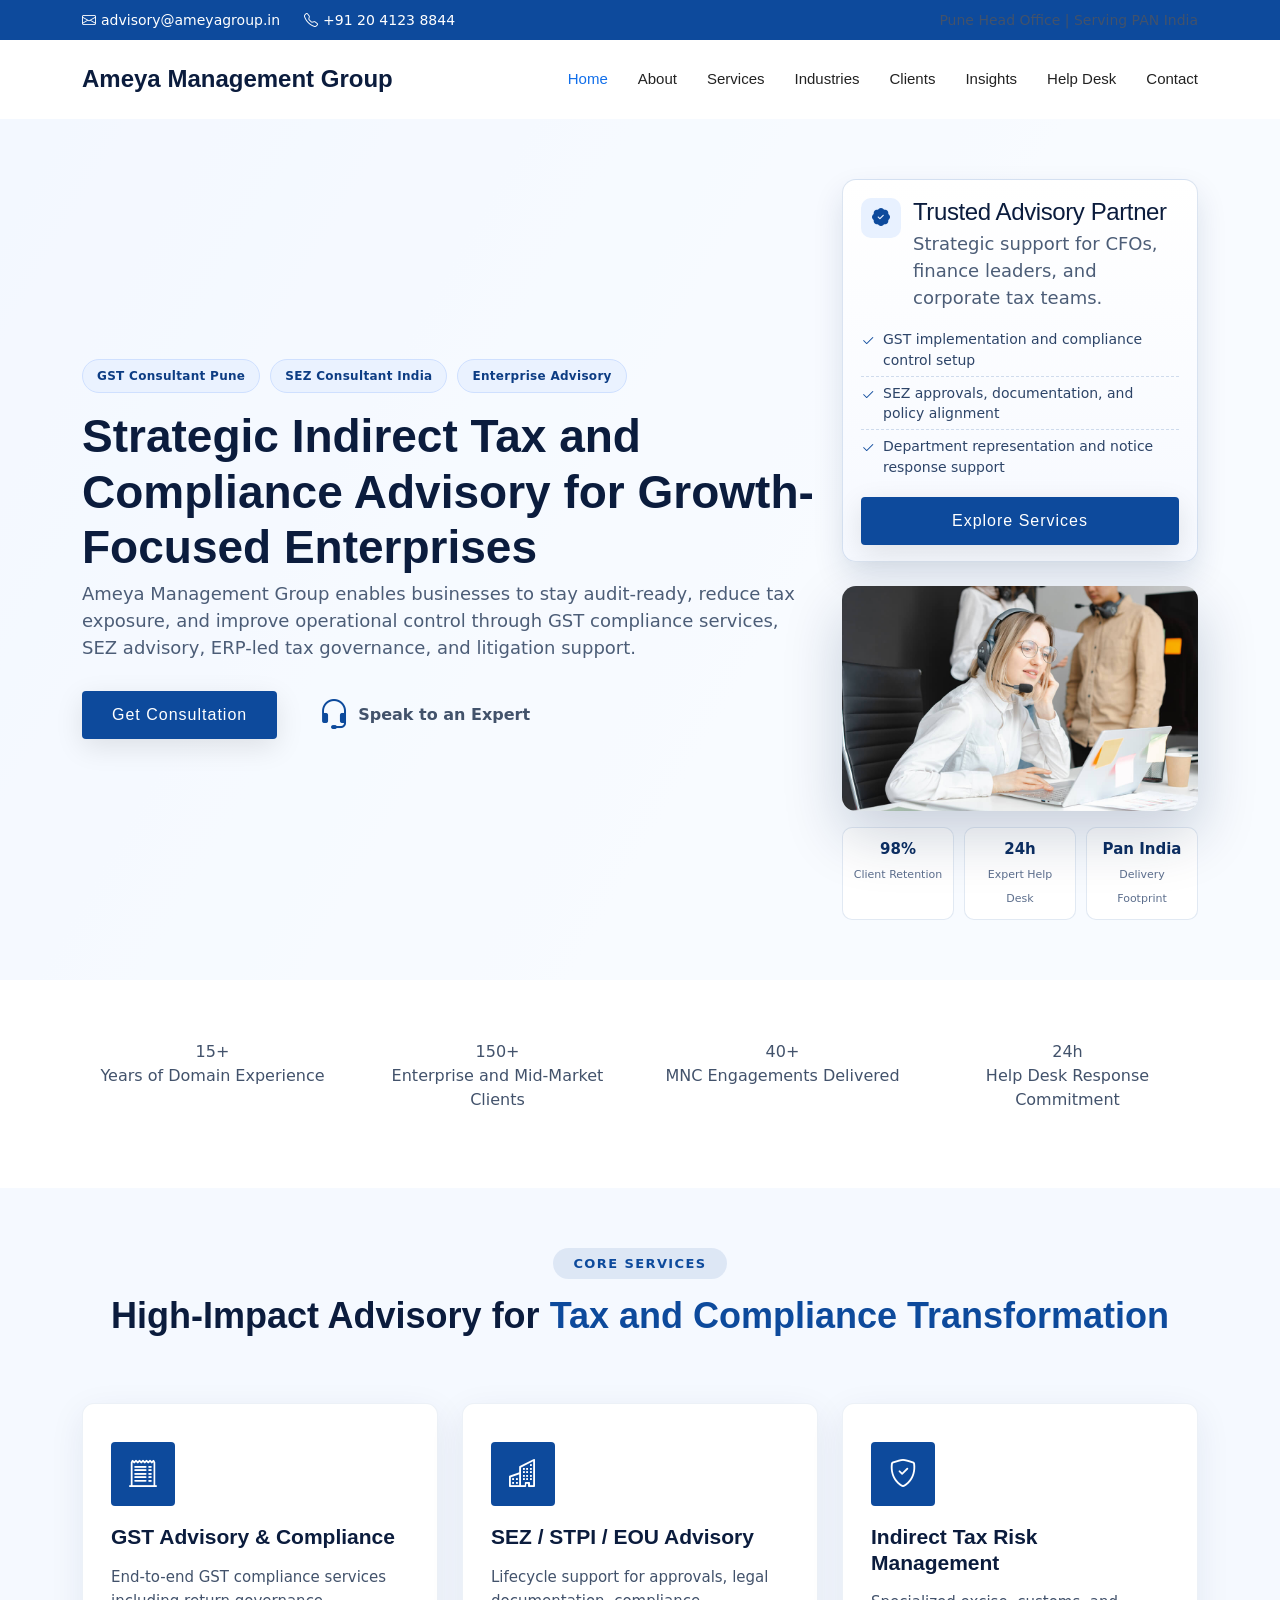
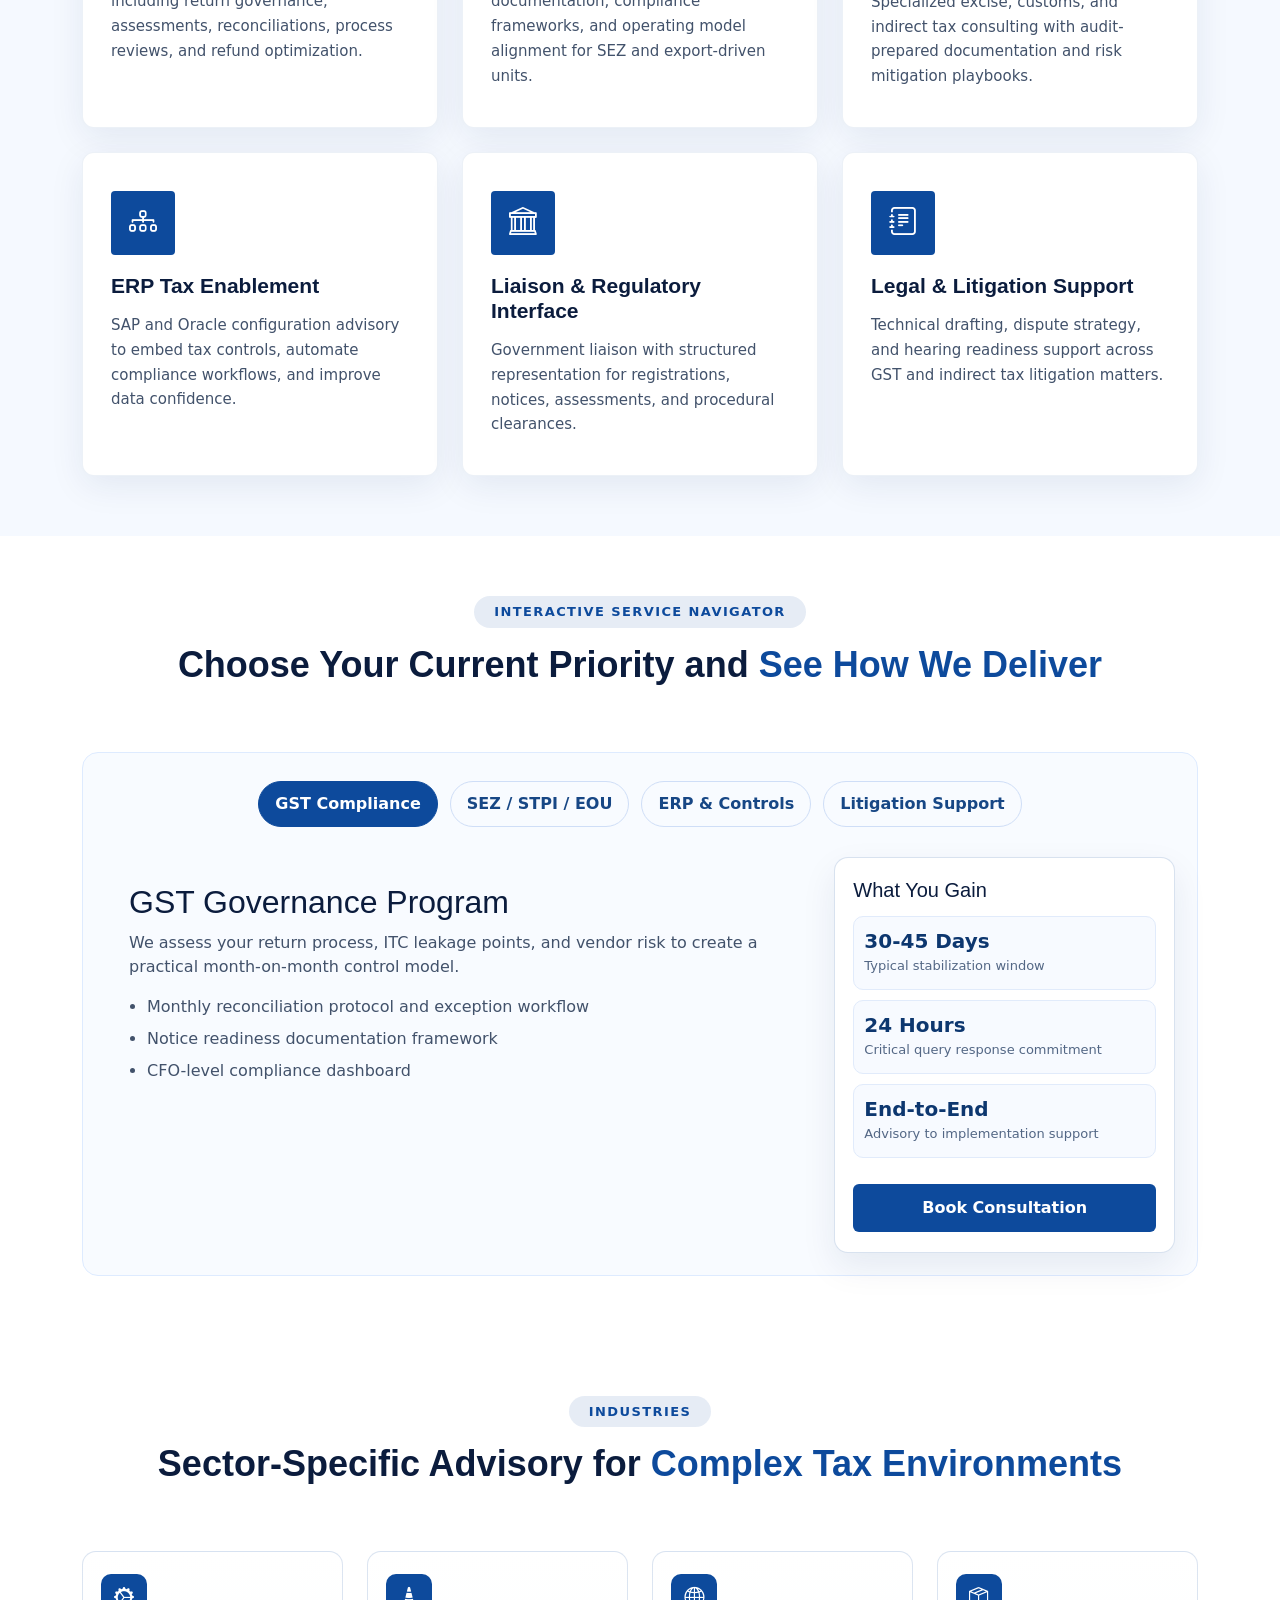
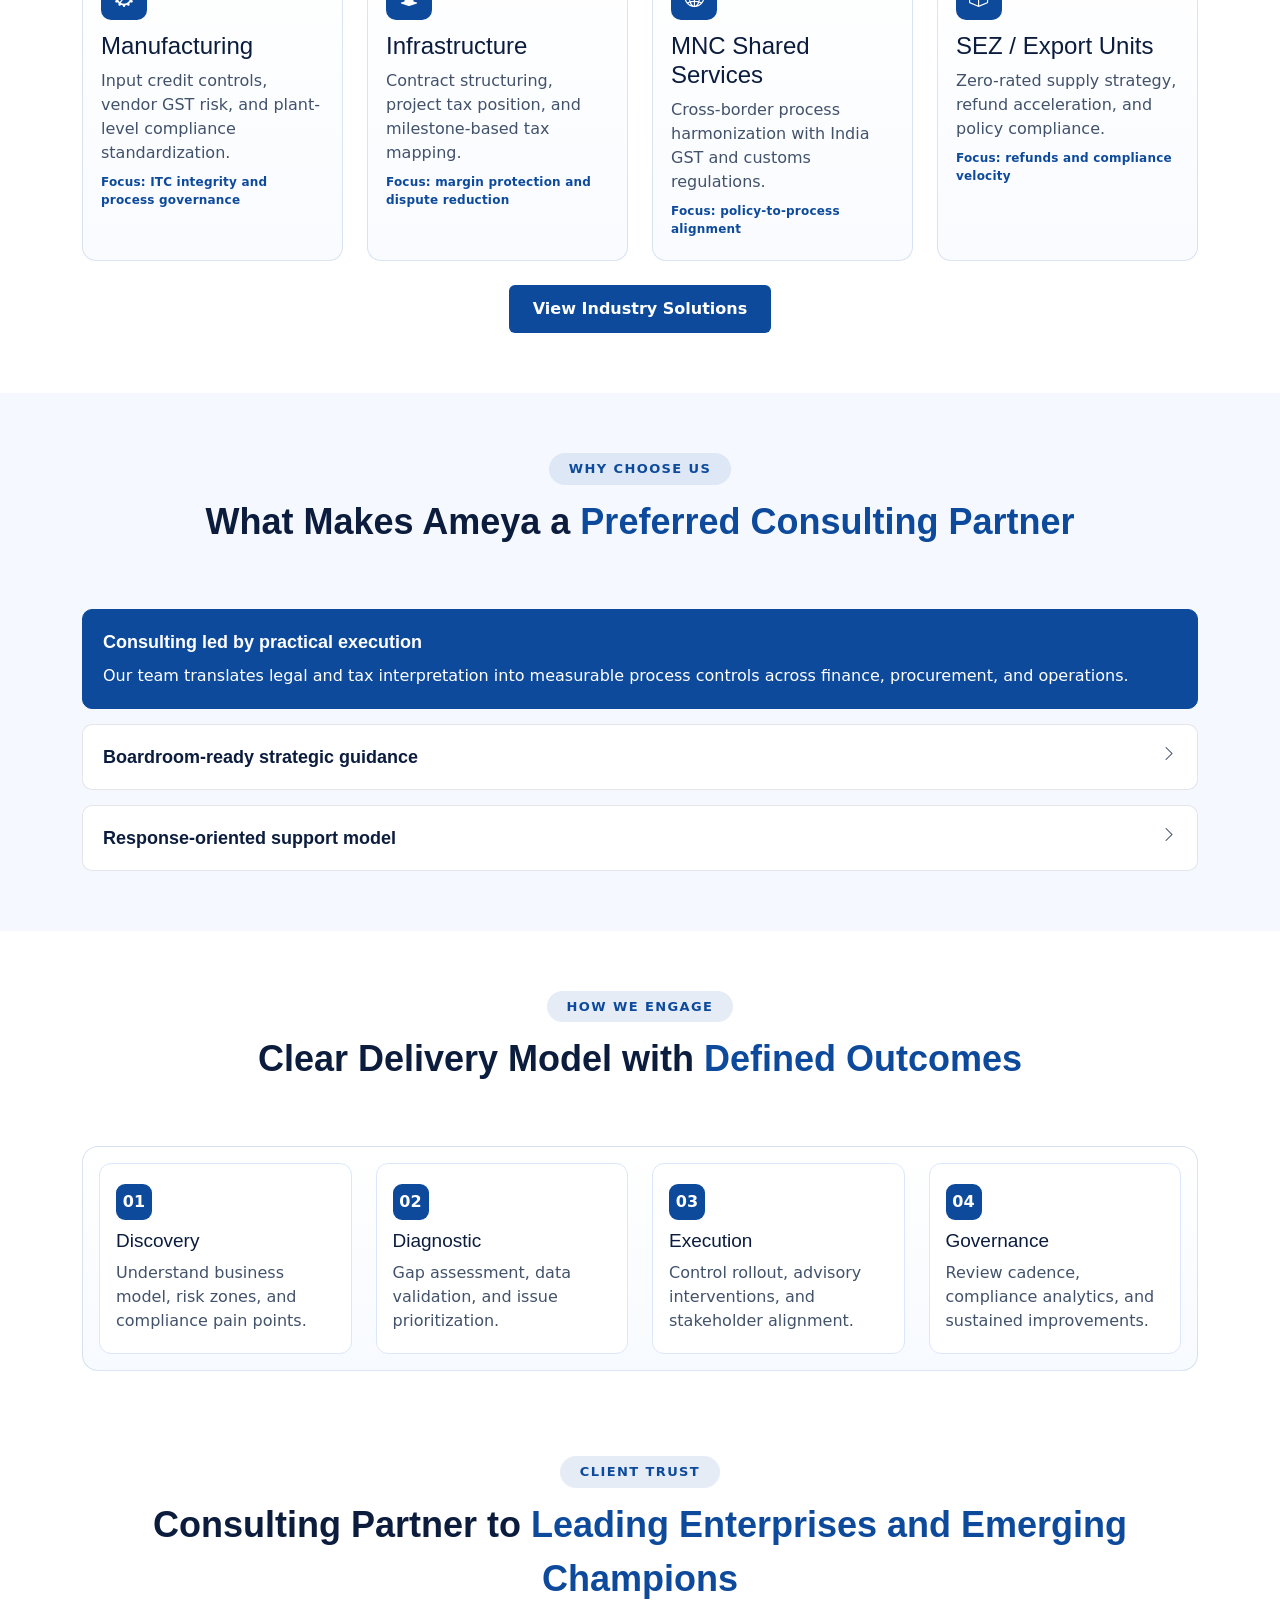
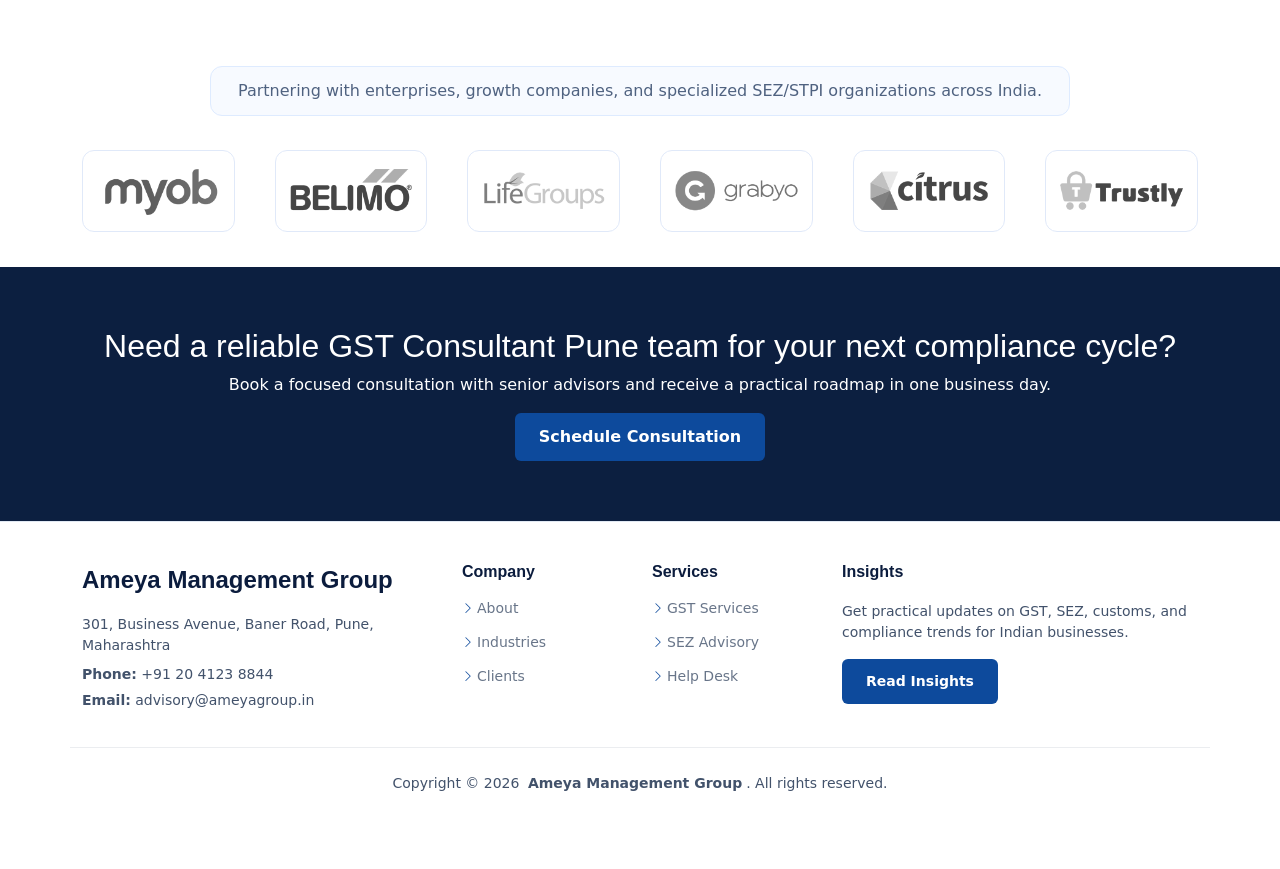
==== index.html @ 4662d4f9 "a" ====
<!DOCTYPE html>
<html lang="en">
<head>
  <meta charset="utf-8">
  <meta content="width=device-width, initial-scale=1.0" name="viewport">
  <title>Ameya Management Group | GST Consultant Pune | SEZ & Indirect Tax Advisory</title>
  <meta name="description" content="Ameya Management Group is a trusted GST Consultant Pune firm delivering SEZ Consultant India solutions, indirect tax advisory, ERP, compliance, and litigation support for enterprises.">
  <meta name="keywords" content="GST Consultant Pune, SEZ Consultant India, Indirect Tax Consultant, GST Compliance Services, ERP tax advisory">
  <link href="assets/img/favicon.png" rel="icon">
  <link href="assets/vendor/bootstrap/css/bootstrap.min.css" rel="stylesheet">
  <link href="assets/vendor/bootstrap-icons/bootstrap-icons.css" rel="stylesheet">
  <link href="assets/vendor/aos/aos.css" rel="stylesheet">
  <link href="assets/vendor/swiper/swiper-bundle.min.css" rel="stylesheet">
  <link href="assets/css/main.css" rel="stylesheet">
  <script type="application/ld+json" data-schema="organization">{"@context":"https://schema.org","@type":"Organization","name":"Ameya Management Group","url":"https://www.ameyagroup.in/","logo":"https://www.ameyagroup.in/assets/img/logo.png","email":"advisory@ameyagroup.in","telephone":"+91-20-4123-8844","sameAs":[]}</script>
  <script type="application/ld+json" data-schema="localbusiness">{"@context":"https://schema.org","@type":"LocalBusiness","name":"Ameya Management Group","image":"https://www.ameyagroup.in/assets/img/about.jpg","url":"https://www.ameyagroup.in/","telephone":"+91-20-4123-8844","email":"advisory@ameyagroup.in","address":{"@type":"PostalAddress","streetAddress":"301, Business Avenue, Baner Road","addressLocality":"Pune","addressRegion":"Maharashtra","postalCode":"411045","addressCountry":"IN"},"areaServed":"India","priceRange":"$$"}</script>
  <script type="application/ld+json" data-schema="service">{"@context":"https://schema.org","@type":"Service","provider":{"@type":"Organization","name":"Ameya Management Group"},"serviceType":"GST, SEZ, Indirect Tax, and Corporate Compliance Consulting","areaServed":"India","hasOfferCatalog":{"@type":"OfferCatalog","name":"Consulting Services","itemListElement":[{"@type":"Offer","itemOffered":{"@type":"Service","name":"GST Compliance Services"}},{"@type":"Offer","itemOffered":{"@type":"Service","name":"SEZ / STPI / EOU Advisory"}},{"@type":"Offer","itemOffered":{"@type":"Service","name":"Indirect Tax Consulting"}},{"@type":"Offer","itemOffered":{"@type":"Service","name":"ERP Tax Advisory (SAP / Oracle)"}},{"@type":"Offer","itemOffered":{"@type":"Service","name":"Legal and Litigation Support"}}]}}</script>
</head>
<body class="index-page">
  <header id="header" class="header sticky-top">
  <div class="topbar d-flex align-items-center">
    <div class="container d-flex justify-content-between">
      <div class="contact-info d-flex align-items-center">
        <i class="bi bi-envelope d-flex align-items-center"><a href="mailto:advisory@ameyagroup.in">advisory@ameyagroup.in</a></i>
        <i class="bi bi-telephone d-flex align-items-center ms-4"><span>+91 20 4123 8844</span></i>
      </div>
      <div class="d-none d-md-block">Pune Head Office | Serving PAN India</div>
    </div>
  </div>
  <div class="branding">
    <div class="container d-flex align-items-center justify-content-between">
      <a href="index.html" class="logo d-flex align-items-center">
        <h1 class="sitename">Ameya Management Group</h1>
      </a>
      <nav id="navmenu" class="navmenu">
        <ul>
          <li><a href="index.html" class="active">Home</a></li>
          <li><a href="about.html" >About</a></li>
          <li><a href="services.html" >Services</a></li>
          <li><a href="industries.html" >Industries</a></li>
          <li><a href="clients.html" >Clients</a></li>
          <li><a href="blog.html" >Insights</a></li>
          <li><a href="help-desk.html" >Help Desk</a></li>
          <li><a href="contact.html" >Contact</a></li>
        </ul>
        <i class="mobile-nav-toggle d-xl-none bi bi-list"></i>
      </nav>
    </div>
  </div>
</header>

  <main class="main">
    <section class="hero section light-background">
      <div class="container" data-aos="fade-up">
        <div class="row align-items-center gy-4">
          <div class="col-lg-8">
            <div class="hero-badges mb-3">
              <span>GST Consultant Pune</span>
              <span>SEZ Consultant India</span>
              <span>Enterprise Advisory</span>
            </div>
            <h1>Strategic Indirect Tax and Compliance Advisory for Growth-Focused Enterprises</h1>
            <p>Ameya Management Group enables businesses to stay audit-ready, reduce tax exposure, and improve operational control through GST compliance services, SEZ advisory, ERP-led tax governance, and litigation support.</p>
            <div class="d-flex flex-wrap gap-3">
              <a href="contact.html" class="btn-get-started">Get Consultation</a>
              <a href="help-desk.html" class="btn-watch-video d-flex align-items-center"><i class="bi bi-headset"></i><span>Speak to an Expert</span></a>
            </div>
          </div>
          <div class="col-lg-4">
            <div class="hero-trust-panel">
              <div class="hero-trust-head">
                <span class="hero-trust-icon"><i class="bi bi-patch-check-fill"></i></span>
                <div>
                  <h3>Trusted Advisory Partner</h3>
                  <p>Strategic support for CFOs, finance leaders, and corporate tax teams.</p>
                </div>
              </div>
              <ul class="hero-trust-list">
                <li><i class="bi bi-check2"></i> GST implementation and compliance control setup</li>
                <li><i class="bi bi-check2"></i> SEZ approvals, documentation, and policy alignment</li>
                <li><i class="bi bi-check2"></i> Department representation and notice response support</li>
              </ul>
              <a href="services.html" class="btn-get-started w-100 text-center">Explore Services</a>
            </div>
            <div class="hero-visual mt-4">
              <img src="assets/img/services.jpg" alt="Professional tax consulting meeting" class="img-fluid no-lazy" loading="eager" decoding="sync">
            </div>
            <div class="mini-kpi mt-3">
              <div><strong>98%</strong><span>Client Retention</span></div>
              <div><strong>24h</strong><span>Expert Help Desk</span></div>
              <div><strong>Pan India</strong><span>Delivery Footprint</span></div>
            </div>
          </div>
        </div>
      </div>
    </section>

    <section class="section">
      <div class="container">
        <div class="row gy-3 text-center">
          <div class="col-md-3"><div class="stats-item"><span>15+</span><p>Years of Domain Experience</p></div></div>
          <div class="col-md-3"><div class="stats-item"><span>150+</span><p>Enterprise and Mid-Market Clients</p></div></div>
          <div class="col-md-3"><div class="stats-item"><span>40+</span><p>MNC Engagements Delivered</p></div></div>
          <div class="col-md-3"><div class="stats-item"><span>24h</span><p>Help Desk Response Commitment</p></div></div>
        </div>
      </div>
    </section>

    <section class="services section light-background">
      <div class="container section-title"><h2>Core Services</h2><p>High-Impact Advisory for <span class="description-title">Tax and Compliance Transformation</span></p></div>
      <div class="container">
        <div class="row gy-4">
          <div class="col-lg-4 col-md-6"><div class="service-item"><div class="icon"><i class="bi bi-receipt-cutoff"></i></div><h3>GST Advisory & Compliance</h3><p>End-to-end GST compliance services including return governance, assessments, reconciliations, process reviews, and refund optimization.</p><a href="services.html" class="stretched-link" aria-label="GST services"></a></div></div>
          <div class="col-lg-4 col-md-6"><div class="service-item"><div class="icon"><i class="bi bi-buildings"></i></div><h3>SEZ / STPI / EOU Advisory</h3><p>Lifecycle support for approvals, legal documentation, compliance frameworks, and operating model alignment for SEZ and export-driven units.</p><a href="services.html" class="stretched-link" aria-label="SEZ advisory"></a></div></div>
          <div class="col-lg-4 col-md-6"><div class="service-item"><div class="icon"><i class="bi bi-shield-check"></i></div><h3>Indirect Tax Risk Management</h3><p>Specialized excise, customs, and indirect tax consulting with audit-prepared documentation and risk mitigation playbooks.</p><a href="services.html" class="stretched-link" aria-label="Indirect tax"></a></div></div>
          <div class="col-lg-4 col-md-6"><div class="service-item"><div class="icon"><i class="bi bi-diagram-3"></i></div><h3>ERP Tax Enablement</h3><p>SAP and Oracle configuration advisory to embed tax controls, automate compliance workflows, and improve data confidence.</p><a href="services.html" class="stretched-link" aria-label="ERP"></a></div></div>
          <div class="col-lg-4 col-md-6"><div class="service-item"><div class="icon"><i class="bi bi-bank"></i></div><h3>Liaison & Regulatory Interface</h3><p>Government liaison with structured representation for registrations, notices, assessments, and procedural clearances.</p><a href="services.html" class="stretched-link" aria-label="Liaison"></a></div></div>
          <div class="col-lg-4 col-md-6"><div class="service-item"><div class="icon"><i class="bi bi-journal-text"></i></div><h3>Legal & Litigation Support</h3><p>Technical drafting, dispute strategy, and hearing readiness support across GST and indirect tax litigation matters.</p><a href="services.html" class="stretched-link" aria-label="Legal"></a></div></div>
        </div>
      </div>
    </section>

    <section class="section">
      <div class="container section-title">
        <h2>Interactive Service Navigator</h2>
        <p>Choose Your Current Priority and <span class="description-title">See How We Deliver</span></p>
      </div>
      <div class="container">
        <div class="service-navigator-wrap">
          <ul class="nav nav-pills service-pills mb-4 justify-content-center" id="service-pill-tabs" role="tablist">
            <li class="nav-item" role="presentation"><button class="nav-link active" data-bs-toggle="pill" data-bs-target="#pill-gst" type="button" role="tab">GST Compliance</button></li>
            <li class="nav-item" role="presentation"><button class="nav-link" data-bs-toggle="pill" data-bs-target="#pill-sez" type="button" role="tab">SEZ / STPI / EOU</button></li>
            <li class="nav-item" role="presentation"><button class="nav-link" data-bs-toggle="pill" data-bs-target="#pill-erp" type="button" role="tab">ERP & Controls</button></li>
            <li class="nav-item" role="presentation"><button class="nav-link" data-bs-toggle="pill" data-bs-target="#pill-dispute" type="button" role="tab">Litigation Support</button></li>
          </ul>
          <div class="row g-4 align-items-stretch">
            <div class="col-lg-8">
              <div class="tab-content">
                <div class="tab-pane fade show active" id="pill-gst" role="tabpanel">
                  <div class="service-item interactive-panel">
                    <h3>GST Governance Program</h3>
                    <p>We assess your return process, ITC leakage points, and vendor risk to create a practical month-on-month control model.</p>
                    <ul>
                      <li>Monthly reconciliation protocol and exception workflow</li>
                      <li>Notice readiness documentation framework</li>
                      <li>CFO-level compliance dashboard</li>
                    </ul>
                  </div>
                </div>
                <div class="tab-pane fade" id="pill-sez" role="tabpanel">
                  <div class="service-item interactive-panel">
                    <h3>SEZ Lifecycle Advisory</h3>
                    <p>From application to operational compliance, we support approvals, documentation, and benefits optimization for export-led businesses.</p>
                    <ul>
                      <li>Eligibility and policy-mapping advisory</li>
                      <li>Documentation governance and liaison support</li>
                      <li>Refund and zero-rated supply process alignment</li>
                    </ul>
                  </div>
                </div>
                <div class="tab-pane fade" id="pill-erp" role="tabpanel">
                  <div class="service-item interactive-panel">
                    <h3>ERP Tax Control Enablement</h3>
                    <p>Our SAP/Oracle specialists align tax logic with business process so compliance is built into transaction flow, not managed manually.</p>
                    <ul>
                      <li>Tax code and transaction mapping</li>
                      <li>Automated reconciliation design</li>
                      <li>Audit trail and reporting reliability controls</li>
                    </ul>
                  </div>
                </div>
                <div class="tab-pane fade" id="pill-dispute" role="tabpanel">
                  <div class="service-item interactive-panel">
                    <h3>Notice and Litigation Support</h3>
                    <p>We help teams respond with confidence through structured technical notes, documentation strategy, and representation support.</p>
                    <ul>
                      <li>Risk-ranked response planning</li>
                      <li>Drafting and review for submissions</li>
                      <li>Hearing preparation and issue closure tracking</li>
                    </ul>
                  </div>
                </div>
              </div>
            </div>
            <div class="col-lg-4">
              <div class="navigator-side-card">
                <h4>What You Gain</h4>
                <div class="navigator-kpi"><strong>30-45 Days</strong><span>Typical stabilization window</span></div>
                <div class="navigator-kpi"><strong>24 Hours</strong><span>Critical query response commitment</span></div>
                <div class="navigator-kpi"><strong>End-to-End</strong><span>Advisory to implementation support</span></div>
                <a href="contact.html" class="btn-get-started w-100 text-center mt-3">Book Consultation</a>
              </div>
            </div>
          </div>
        </div>
      </div>
    </section>

    <section class="section">
      <div class="container section-title"><h2>Industries</h2><p>Sector-Specific Advisory for <span class="description-title">Complex Tax Environments</span></p></div>
      <div class="container">
        <div class="row gy-4">
          <div class="col-lg-3 col-md-6" data-aos="fade-up">
            <div class="service-item industry-pro-card">
              <div class="icon"><i class="bi bi-gear-wide-connected"></i></div>
              <h3>Manufacturing</h3>
              <p>Input credit controls, vendor GST risk, and plant-level compliance standardization.</p>
              <small>Focus: ITC integrity and process governance</small>
            </div>
          </div>
          <div class="col-lg-3 col-md-6" data-aos="fade-up" data-aos-delay="90">
            <div class="service-item industry-pro-card">
              <div class="icon"><i class="bi bi-cone-striped"></i></div>
              <h3>Infrastructure</h3>
              <p>Contract structuring, project tax position, and milestone-based tax mapping.</p>
              <small>Focus: margin protection and dispute reduction</small>
            </div>
          </div>
          <div class="col-lg-3 col-md-6" data-aos="fade-up" data-aos-delay="180">
            <div class="service-item industry-pro-card">
              <div class="icon"><i class="bi bi-globe2"></i></div>
              <h3>MNC Shared Services</h3>
              <p>Cross-border process harmonization with India GST and customs regulations.</p>
              <small>Focus: policy-to-process alignment</small>
            </div>
          </div>
          <div class="col-lg-3 col-md-6" data-aos="fade-up" data-aos-delay="270">
            <div class="service-item industry-pro-card">
              <div class="icon"><i class="bi bi-box-seam"></i></div>
              <h3>SEZ / Export Units</h3>
              <p>Zero-rated supply strategy, refund acceleration, and policy compliance.</p>
              <small>Focus: refunds and compliance velocity</small>
            </div>
          </div>
        </div>
        <div class="text-center mt-4"><a href="industries.html" class="btn-get-started">View Industry Solutions</a></div>
      </div>
    </section>

    <section class="faq section light-background">
      <div class="container section-title"><h2>Why Choose Us</h2><p>What Makes Ameya a <span class="description-title">Preferred Consulting Partner</span></p></div>
      <div class="container">
        <div class="faq-container">
          <div class="faq-item faq-active"><h3>Consulting led by practical execution</h3><div class="faq-content"><p>Our team translates legal and tax interpretation into measurable process controls across finance, procurement, and operations.</p></div><i class="faq-toggle bi bi-chevron-right"></i></div>
          <div class="faq-item"><h3>Boardroom-ready strategic guidance</h3><div class="faq-content"><p>We support CFOs and leadership teams with decision frameworks that reduce tax exposure and strengthen governance.</p></div><i class="faq-toggle bi bi-chevron-right"></i></div>
          <div class="faq-item"><h3>Response-oriented support model</h3><div class="faq-content"><p>Dedicated experts and a 24-hour help desk keep your business moving during audits, notices, and critical compliance events.</p></div><i class="faq-toggle bi bi-chevron-right"></i></div>
        </div>
      </div>
    </section>

    <section class="section">
      <div class="container section-title"><h2>How We Engage</h2><p>Clear Delivery Model with <span class="description-title">Defined Outcomes</span></p></div>
      <div class="container">
        <div class="engage-strip">
          <div class="row gy-4 timeline-grid">
            <div class="col-lg-3 col-sm-6" data-aos="fade-up">
              <div class="service-item engage-card">
                <span class="step-number">01</span>
                <h3>Discovery</h3>
                <p>Understand business model, risk zones, and compliance pain points.</p>
              </div>
            </div>
            <div class="col-lg-3 col-sm-6" data-aos="fade-up" data-aos-delay="90">
              <div class="service-item engage-card">
                <span class="step-number">02</span>
                <h3>Diagnostic</h3>
                <p>Gap assessment, data validation, and issue prioritization.</p>
              </div>
            </div>
            <div class="col-lg-3 col-sm-6" data-aos="fade-up" data-aos-delay="180">
              <div class="service-item engage-card">
                <span class="step-number">03</span>
                <h3>Execution</h3>
                <p>Control rollout, advisory interventions, and stakeholder alignment.</p>
              </div>
            </div>
            <div class="col-lg-3 col-sm-6" data-aos="fade-up" data-aos-delay="270">
              <div class="service-item engage-card">
                <span class="step-number">04</span>
                <h3>Governance</h3>
                <p>Review cadence, compliance analytics, and sustained improvements.</p>
              </div>
            </div>
          </div>
        </div>
      </div>
    </section>

    <section class="clients section">
      <div class="container section-title"><h2>Client Trust</h2><p>Consulting Partner to <span class="description-title">Leading Enterprises and Emerging Champions</span></p></div>
      <div class="container">
        <div class="client-strip">
          <p class="client-strip-note">Partnering with enterprises, growth companies, and specialized SEZ/STPI organizations across India.</p>
        </div>
        <div class="swiper init-swiper mt-4">
          <script type="application/json" class="swiper-config">{"loop":true,"speed":700,"autoplay":{"delay":2500},"slidesPerView":"auto","breakpoints":{"320":{"slidesPerView":2,"spaceBetween":20},"768":{"slidesPerView":4,"spaceBetween":30},"1200":{"slidesPerView":6,"spaceBetween":40}}}</script>
          <div class="swiper-wrapper align-items-center">
            <div class="swiper-slide"><div class="client-logo-card"><img src="assets/img/clients/client-1.png" class="img-fluid" alt="Client logo"></div></div>
            <div class="swiper-slide"><div class="client-logo-card"><img src="assets/img/clients/client-2.png" class="img-fluid" alt="Client logo"></div></div>
            <div class="swiper-slide"><div class="client-logo-card"><img src="assets/img/clients/client-3.png" class="img-fluid" alt="Client logo"></div></div>
            <div class="swiper-slide"><div class="client-logo-card"><img src="assets/img/clients/client-4.png" class="img-fluid" alt="Client logo"></div></div>
            <div class="swiper-slide"><div class="client-logo-card"><img src="assets/img/clients/client-5.png" class="img-fluid" alt="Client logo"></div></div>
            <div class="swiper-slide"><div class="client-logo-card"><img src="assets/img/clients/client-6.png" class="img-fluid" alt="Client logo"></div></div>
          </div>
        </div>
      </div>
    </section>

    <section class="section dark-background">
      <div class="container text-center">
        <h2>Need a reliable GST Consultant Pune team for your next compliance cycle?</h2>
        <p>Book a focused consultation with senior advisors and receive a practical roadmap in one business day.</p>
        <a href="contact.html" class="btn-get-started">Schedule Consultation</a>
      </div>
    </section>
  </main>
  <footer id="footer" class="footer">
  <div class="container footer-top">
    <div class="row gy-4">
      <div class="col-lg-4 footer-about">
        <a href="index.html" class="d-flex align-items-center">
          <span class="sitename">Ameya Management Group</span>
        </a>
        <div class="footer-contact pt-3">
          <p>301, Business Avenue, Baner Road, Pune, Maharashtra</p>
          <p class="mt-2"><strong>Phone:</strong> +91 20 4123 8844</p>
          <p><strong>Email:</strong> advisory@ameyagroup.in</p>
        </div>
      </div>
      <div class="col-lg-2 col-md-3 footer-links">
        <h4>Company</h4>
        <ul>
          <li><i class="bi bi-chevron-right"></i><a href="about.html">About</a></li>
          <li><i class="bi bi-chevron-right"></i><a href="industries.html">Industries</a></li>
          <li><i class="bi bi-chevron-right"></i><a href="clients.html">Clients</a></li>
        </ul>
      </div>
      <div class="col-lg-2 col-md-3 footer-links">
        <h4>Services</h4>
        <ul>
          <li><i class="bi bi-chevron-right"></i><a href="services.html">GST Services</a></li>
          <li><i class="bi bi-chevron-right"></i><a href="services.html">SEZ Advisory</a></li>
          <li><i class="bi bi-chevron-right"></i><a href="help-desk.html">Help Desk</a></li>
        </ul>
      </div>
      <div class="col-lg-4">
        <h4>Insights</h4>
        <p>Get practical updates on GST, SEZ, customs, and compliance trends for Indian businesses.</p>
        <a href="blog.html" class="btn-get-started">Read Insights</a>
      </div>
    </div>
  </div>
  <div class="container copyright text-center mt-4">
    <p>Copyright © 2026 <strong class="px-1 sitename">Ameya Management Group</strong>. All rights reserved.</p>
  </div>
</footer>

  <a href="#" id="scroll-top" class="scroll-top d-flex align-items-center justify-content-center"><i class="bi bi-arrow-up-short"></i></a>
  <div id="preloader"><div></div><div></div><div></div><div></div></div>
  <script src="assets/vendor/bootstrap/js/bootstrap.bundle.min.js"></script>
  <script src="assets/vendor/php-email-form/validate.js"></script>
  <script src="assets/vendor/aos/aos.js"></script>
  <script src="assets/vendor/swiper/swiper-bundle.min.js"></script>
  <script src="assets/vendor/waypoints/noframework.waypoints.js"></script>
  <script src="assets/vendor/purecounter/purecounter_vanilla.js"></script>
  <script src="assets/js/main.js"></script>
</body>
</html>
---- assets/css/main.css ----
/**
* Template Name: BizLand
* Template URL: https://bootstrapmade.com/bizland-bootstrap-business-template/
* Updated: Aug 07 2024 with Bootstrap v5.3.3
* Author: BootstrapMade.com
* License: https://bootstrapmade.com/license/
*/

/*--------------------------------------------------------------
# Font & Color Variables
# Help: https://bootstrapmade.com/color-system/
--------------------------------------------------------------*/
/* Fonts */
:root {
  --default-font: "Roboto",  system-ui, -apple-system, "Segoe UI", Roboto, "Helvetica Neue", Arial, "Noto Sans", "Liberation Sans", sans-serif, "Apple Color Emoji", "Segoe UI Emoji", "Segoe UI Symbol", "Noto Color Emoji";
  --heading-font: "Montserrat",  sans-serif;
  --nav-font: "Open Sans",  sans-serif;
}

/* Global Colors - The following color variables are used throughout the website. Updating them here will change the color scheme of the entire website */
:root { 
  --background-color: #ffffff; /* Background color for the entire website, including individual sections */
  --default-color: #444444; /* Default color used for the majority of the text content across the entire website */
  --heading-color: #222222; /* Color for headings, subheadings and title throughout the website */
  --accent-color: #106eea; /* Accent color that represents your brand on the website. It's used for buttons, links, and other elements that need to stand out */
  --surface-color: #ffffff; /* The surface color is used as a background of boxed elements within sections, such as cards, icon boxes, or other elements that require a visual separation from the global background. */
  --contrast-color: #ffffff; /* Contrast color for text, ensuring readability against backgrounds of accent, heading, or default colors. */
}

/* Nav Menu Colors - The following color variables are used specifically for the navigation menu. They are separate from the global colors to allow for more customization options */
:root {
  --nav-color: #222222;  /* The default color of the main navmenu links */
  --nav-hover-color: #106eea; /* Applied to main navmenu links when they are hovered over or active */
  --nav-mobile-background-color: #ffffff; /* Used as the background color for mobile navigation menu */
  --nav-dropdown-background-color: #ffffff; /* Used as the background color for dropdown items that appear when hovering over primary navigation items */
  --nav-dropdown-color: #222222; /* Used for navigation links of the dropdown items in the navigation menu. */
  --nav-dropdown-hover-color: #106eea; /* Similar to --nav-hover-color, this color is applied to dropdown navigation links when they are hovered over. */
}

/* Color Presets - These classes override global colors when applied to any section or element, providing reuse of the sam color scheme. */

.light-background {
  --background-color: #f5f9ff;
  --surface-color: #ffffff;
}

.dark-background {
  --background-color: #060606;
  --default-color: #ffffff;
  --heading-color: #ffffff;
  --surface-color: #252525;
  --contrast-color: #ffffff;
}

/* Smooth scroll */
:root {
  scroll-behavior: smooth;
}

/*--------------------------------------------------------------
# General Styling & Shared Classes
--------------------------------------------------------------*/
body {
  color: var(--default-color);
  background-color: var(--background-color);
  font-family: var(--default-font);
}

a {
  color: var(--accent-color);
  text-decoration: none;
  transition: 0.3s;
}

a:hover {
  color: color-mix(in srgb, var(--accent-color), transparent 25%);
  text-decoration: none;
}

h1,
h2,
h3,
h4,
h5,
h6 {
  color: var(--heading-color);
  font-family: var(--heading-font);
}

/* PHP Email Form Messages
------------------------------*/
.php-email-form .error-message {
  display: none;
  background: #df1529;
  color: #ffffff;
  text-align: left;
  padding: 15px;
  margin-bottom: 24px;
  font-weight: 600;
}

.php-email-form .sent-message {
  display: none;
  color: #ffffff;
  background: #059652;
  text-align: center;
  padding: 15px;
  margin-bottom: 24px;
  font-weight: 600;
}

.php-email-form .loading {
  display: none;
  background: var(--surface-color);
  text-align: center;
  padding: 15px;
  margin-bottom: 24px;
}

.php-email-form .loading:before {
  content: "";
  display: inline-block;
  border-radius: 50%;
  width: 24px;
  height: 24px;
  margin: 0 10px -6px 0;
  border: 3px solid var(--accent-color);
  border-top-color: var(--surface-color);
  animation: php-email-form-loading 1s linear infinite;
}

@keyframes php-email-form-loading {
  0% {
    transform: rotate(0deg);
  }

  100% {
    transform: rotate(360deg);
  }
}

/*--------------------------------------------------------------
# Global Header
--------------------------------------------------------------*/
.header {
  color: var(--default-color);
  transition: all 0.5s;
  z-index: 997;
  background-color: var(--background-color);
}

.header .topbar {
  background-color: var(--accent-color);
  height: 40px;
  padding: 0;
  font-size: 14px;
  transition: all 0.5s;
}

.header .topbar .contact-info i {
  font-style: normal;
  color: var(--contrast-color);
}

.header .topbar .contact-info i a,
.header .topbar .contact-info i span {
  padding-left: 5px;
  color: var(--contrast-color);
}

@media (max-width: 575px) {

  .header .topbar .contact-info i a,
  .header .topbar .contact-info i span {
    font-size: 13px;
  }
}

.header .topbar .contact-info i a {
  line-height: 0;
  transition: 0.3s;
}

.header .topbar .contact-info i a:hover {
  color: var(--contrast-color);
  text-decoration: underline;
}

.header .topbar .social-links a {
  color: color-mix(in srgb, var(--contrast-color), transparent 40%);
  line-height: 0;
  transition: 0.3s;
  margin-left: 20px;
}

.header .topbar .social-links a:hover {
  color: var(--contrast-color);
}

.header .branding {
  background-color: var(--background-color);
  min-height: 60px;
  padding: 10px 0;
}

.header .logo {
  line-height: 1;
}

.header .logo img {
  max-height: 36px;
  margin-right: 8px;
}

.header .logo h1 {
  font-size: 30px;
  margin: 0;
  font-weight: 700;
  color: var(--heading-color);
}

.scrolled .header {
  box-shadow: 0px 0 18px rgba(0, 0, 0, 0.1);
}

.scrolled .header .topbar {
  height: 0;
  visibility: hidden;
  overflow: hidden;
}

/*--------------------------------------------------------------
# Navigation Menu
--------------------------------------------------------------*/
/* Navmenu - Desktop */
@media (min-width: 1200px) {
  .navmenu {
    padding: 0;
  }

  .navmenu ul {
    margin: 0;
    padding: 0;
    display: flex;
    list-style: none;
    align-items: center;
  }

  .navmenu li {
    position: relative;
  }

  .navmenu a,
  .navmenu a:focus {
    color: var(--nav-color);
    padding: 18px 15px;
    font-size: 15px;
    font-family: var(--nav-font);
    font-weight: 500;
    display: flex;
    align-items: center;
    justify-content: space-between;
    white-space: nowrap;
    transition: 0.3s;
  }

  .navmenu a i,
  .navmenu a:focus i {
    font-size: 12px;
    line-height: 0;
    margin-left: 5px;
    transition: 0.3s;
  }

  .navmenu li:last-child a {
    padding-right: 0;
  }

  .navmenu li:hover>a,
  .navmenu .active,
  .navmenu .active:focus {
    color: var(--nav-hover-color);
  }

  .navmenu .dropdown ul {
    margin: 0;
    padding: 10px 0;
    background: var(--nav-dropdown-background-color);
    display: block;
    position: absolute;
    visibility: hidden;
    left: 14px;
    top: 130%;
    opacity: 0;
    transition: 0.3s;
    border-radius: 4px;
    z-index: 99;
    box-shadow: 0px 0px 30px rgba(0, 0, 0, 0.1);
  }

  .navmenu .dropdown ul li {
    min-width: 200px;
  }

  .navmenu .dropdown ul a {
    padding: 10px 20px;
    font-size: 15px;
    text-transform: none;
    color: var(--nav-dropdown-color);
  }

  .navmenu .dropdown ul a i {
    font-size: 12px;
  }

  .navmenu .dropdown ul a:hover,
  .navmenu .dropdown ul .active:hover,
  .navmenu .dropdown ul li:hover>a {
    color: var(--nav-dropdown-hover-color);
  }

  .navmenu .dropdown:hover>ul {
    opacity: 1;
    top: 100%;
    visibility: visible;
  }

  .navmenu .dropdown .dropdown ul {
    top: 0;
    left: -90%;
    visibility: hidden;
  }

  .navmenu .dropdown .dropdown:hover>ul {
    opacity: 1;
    top: 0;
    left: -100%;
    visibility: visible;
  }
}

/* Navmenu - Mobile */
@media (max-width: 1199px) {
  .mobile-nav-toggle {
    color: var(--nav-color);
    font-size: 28px;
    line-height: 0;
    margin-right: 10px;
    cursor: pointer;
    transition: color 0.3s;
  }

  .navmenu {
    padding: 0;
    z-index: 9997;
  }

  .navmenu ul {
    display: none;
    list-style: none;
    position: absolute;
    inset: 60px 20px 20px 20px;
    padding: 10px 0;
    margin: 0;
    border-radius: 6px;
    background-color: var(--nav-mobile-background-color);
    overflow-y: auto;
    transition: 0.3s;
    z-index: 9998;
    box-shadow: 0px 0px 30px rgba(0, 0, 0, 0.1);
  }

  .navmenu a,
  .navmenu a:focus {
    color: var(--nav-dropdown-color);
    padding: 10px 20px;
    font-family: var(--nav-font);
    font-size: 17px;
    font-weight: 500;
    display: flex;
    align-items: center;
    justify-content: space-between;
    white-space: nowrap;
    transition: 0.3s;
  }

  .navmenu a i,
  .navmenu a:focus i {
    font-size: 12px;
    line-height: 0;
    margin-left: 5px;
    width: 30px;
    height: 30px;
    display: flex;
    align-items: center;
    justify-content: center;
    border-radius: 50%;
    transition: 0.3s;
    background-color: color-mix(in srgb, var(--accent-color), transparent 90%);
  }

  .navmenu a i:hover,
  .navmenu a:focus i:hover {
    background-color: var(--accent-color);
    color: var(--contrast-color);
  }

  .navmenu a:hover,
  .navmenu .active,
  .navmenu .active:focus {
    color: var(--nav-dropdown-hover-color);
  }

  .navmenu .active i,
  .navmenu .active:focus i {
    background-color: var(--accent-color);
    color: var(--contrast-color);
    transform: rotate(180deg);
  }

  .navmenu .dropdown ul {
    position: static;
    display: none;
    z-index: 99;
    padding: 10px 0;
    margin: 10px 20px;
    background-color: var(--nav-dropdown-background-color);
    border: 1px solid color-mix(in srgb, var(--default-color), transparent 90%);
    box-shadow: none;
    transition: all 0.5s ease-in-out;
  }

  .navmenu .dropdown ul ul {
    background-color: rgba(33, 37, 41, 0.1);
  }

  .navmenu .dropdown>.dropdown-active {
    display: block;
    background-color: rgba(33, 37, 41, 0.03);
  }

  .mobile-nav-active {
    overflow: hidden;
  }

  .mobile-nav-active .mobile-nav-toggle {
    color: #fff;
    position: absolute;
    font-size: 32px;
    top: 15px;
    right: 15px;
    margin-right: 0;
    z-index: 9999;
  }

  .mobile-nav-active .navmenu {
    position: fixed;
    overflow: hidden;
    inset: 0;
    background: rgba(33, 37, 41, 0.8);
    transition: 0.3s;
  }

  .mobile-nav-active .navmenu>ul {
    display: block;
  }
}

/*--------------------------------------------------------------
# Global Footer
--------------------------------------------------------------*/
.footer {
  color: var(--default-color);
  background-color: var(--background-color);
  font-size: 14px;
  padding-bottom: 50px;
  position: relative;
}

.footer .footer-newsletter {
  background-color: color-mix(in srgb, var(--accent-color), transparent 96%);
  padding: 50px 0;
}

.footer .footer-newsletter h4 {
  font-size: 24px;
}

.footer .footer-newsletter .newsletter-form {
  margin-top: 30px;
  margin-bottom: 15px;
  padding: 6px 8px;
  position: relative;
  background-color: var(--surface-color);
  border: 1px solid color-mix(in srgb, var(--accent-color), transparent 80%);
  box-shadow: 0px 2px 25px rgba(0, 0, 0, 0.1);
  display: flex;
  transition: 0.3s;
  border-radius: 4px;
}

.footer .footer-newsletter .newsletter-form:focus-within {
  border-color: var(--accent-color);
}

.footer .footer-newsletter .newsletter-form input[type=email] {
  border: 0;
  padding: 4px;
  width: 100%;
  background-color: var(--surface-color);
  color: var(--default-color);
}

.footer .footer-newsletter .newsletter-form input[type=email]:focus-visible {
  outline: none;
}

.footer .footer-newsletter .newsletter-form input[type=submit] {
  border: 0;
  font-size: 16px;
  padding: 0 20px;
  margin: -7px -8px -7px 0;
  background: var(--accent-color);
  color: var(--contrast-color);
  transition: 0.3s;
  border-radius: 0 4px 4px 0;
}

.footer .footer-newsletter .newsletter-form input[type=submit]:hover {
  background: color-mix(in srgb, var(--accent-color), transparent 20%);
}

.footer .footer-top {
  padding-top: 50px;
}

.footer .social-links a {
  display: flex;
  align-items: center;
  justify-content: center;
  width: 40px;
  height: 40px;
  border-radius: 4px;
  border: 1px solid color-mix(in srgb, var(--default-color), transparent 50%);
  font-size: 16px;
  color: color-mix(in srgb, var(--default-color), transparent 20%);
  margin-right: 10px;
  transition: 0.3s;
}

.footer .social-links a:hover {
  color: var(--accent-color);
  border-color: var(--accent-color);
}

.footer h4 {
  font-size: 16px;
  font-weight: bold;
  position: relative;
  padding-bottom: 12px;
}

.footer .footer-links {
  margin-bottom: 30px;
}

.footer .footer-links ul {
  list-style: none;
  padding: 0;
  margin: 0;
}

.footer .footer-links ul i {
  margin-right: 3px;
  font-size: 12px;
  line-height: 0;
  color: var(--accent-color);
}

.footer .footer-links ul li {
  padding: 10px 0;
  display: flex;
  align-items: center;
}

.footer .footer-links ul li:first-child {
  padding-top: 0;
}

.footer .footer-links ul a {
  display: inline-block;
  color: color-mix(in srgb, var(--default-color), transparent 20%);
  line-height: 1;
}

.footer .footer-links ul a:hover {
  color: var(--accent-color);
}

.footer .footer-about a {
  color: var(--heading-color);
  font-size: 24px;
  font-weight: 600;
  font-family: var(--heading-font);
}

.footer .footer-contact p {
  margin-bottom: 5px;
}

.footer .copyright {
  padding-top: 25px;
  padding-bottom: 25px;
  border-top: 1px solid color-mix(in srgb, var(--default-color), transparent 90%);
}

.footer .copyright p {
  margin-bottom: 0;
}

.footer .credits {
  margin-top: 6px;
  font-size: 13px;
}

/*--------------------------------------------------------------
# Preloader
--------------------------------------------------------------*/
#preloader {
  position: fixed;
  inset: 0;
  z-index: 9999;
  overflow: hidden;
  background-color: var(--background-color);
  transition: all 0.6s ease-out;
  width: 100%;
  height: 100vh;
  display: flex;
  align-items: center;
  justify-content: center;
}

#preloader div {
  width: 13px;
  height: 13px;
  background-color: var(--accent-color);
  border-radius: 50%;
  animation-timing-function: cubic-bezier(0, 1, 1, 0);
  position: absolute;
  left: 50%;
}

#preloader div:nth-child(1) {
  left: calc(50% + 8px);
  animation: animate-preloader-1 0.6s infinite;
}

#preloader div:nth-child(2) {
  left: calc(50% + 8px);
  animation: animate-preloader-2 0.6s infinite;
}

#preloader div:nth-child(3) {
  left: calc(50% + 32px);
  animation: animate-preloader-2 0.6s infinite;
}

#preloader div:nth-child(4) {
  left: calc(50% + 56px);
  animation: animate-preloader-3 0.6s infinite;
}

@keyframes animate-preloader-1 {
  0% {
    transform: scale(0);
  }

  100% {
    transform: scale(1);
  }
}

@keyframes animate-preloader-3 {
  0% {
    transform: scale(1);
  }

  100% {
    transform: scale(0);
  }
}

@keyframes animate-preloader-2 {
  0% {
    transform: translate(0, 0);
  }

  100% {
    transform: translate(24px, 0);
  }
}

/*--------------------------------------------------------------
# Scroll Top Button
--------------------------------------------------------------*/
.scroll-top {
  position: fixed;
  visibility: hidden;
  opacity: 0;
  right: 15px;
  bottom: 15px;
  z-index: 99999;
  background-color: var(--accent-color);
  width: 40px;
  height: 40px;
  border-radius: 4px;
  transition: all 0.4s;
}

.scroll-top i {
  font-size: 24px;
  color: var(--contrast-color);
  line-height: 0;
}

.scroll-top:hover {
  background-color: color-mix(in srgb, var(--accent-color), transparent 20%);
  color: var(--contrast-color);
}

.scroll-top.active {
  visibility: visible;
  opacity: 1;
}

/*--------------------------------------------------------------
# Disable aos animation delay on mobile devices
--------------------------------------------------------------*/
@media screen and (max-width: 768px) {
  [data-aos-delay] {
    transition-delay: 0 !important;
  }
}

/*--------------------------------------------------------------
# Global Page Titles & Breadcrumbs
--------------------------------------------------------------*/
.page-title {
  --background-color: color-mix(in srgb, var(--default-color), transparent 96%);
  color: var(--default-color);
  background-color: var(--background-color);
  padding: 25px 0;
  position: relative;
}

.page-title h1 {
  font-size: 24px;
  font-weight: 600;
}

.page-title .breadcrumbs ol {
  display: flex;
  flex-wrap: wrap;
  list-style: none;
  padding: 0;
  margin: 0;
  font-size: 14px;
  font-weight: 400;
}

.page-title .breadcrumbs ol li+li {
  padding-left: 10px;
}

.page-title .breadcrumbs ol li+li::before {
  content: "/";
  display: inline-block;
  padding-right: 10px;
  color: color-mix(in srgb, var(--default-color), transparent 70%);
}

/*--------------------------------------------------------------
# Global Sections
--------------------------------------------------------------*/
section,
.section {
  color: var(--default-color);
  background-color: var(--background-color);
  padding: 60px 0;
  scroll-margin-top: 78px;
  overflow: clip;
}

@media (max-width: 1199px) {

  section,
  .section {
    scroll-margin-top: 60px;
  }
}

/*--------------------------------------------------------------
# Global Section Titles
--------------------------------------------------------------*/
.section-title {
  text-align: center;
  padding-bottom: 60px;
  position: relative;
}

.section-title h2 {
  font-size: 13px;
  letter-spacing: 1px;
  font-weight: 700;
  padding: 8px 20px;
  margin: 0;
  background: color-mix(in srgb, var(--accent-color), transparent 90%);
  color: var(--accent-color);
  display: inline-block;
  text-transform: uppercase;
  border-radius: 50px;
  font-family: var(--default-font);
}

.section-title p {
  color: var(--heading-color);
  margin: 10px 0 0 0;
  font-size: 32px;
  font-weight: 700;
  font-family: var(--heading-font);
}

.section-title p .description-title {
  color: var(--accent-color);
}

/*--------------------------------------------------------------
# Hero Section
--------------------------------------------------------------*/
.hero {
  width: 100%;
  min-height: 75vh;
  position: relative;
  padding: 60px 0;
  display: flex;
  align-items: center;
  background: url("../img/hero-bg.jpg") top left;
  background-size: cover;
}

.hero:before {
  content: "";
  background: color-mix(in srgb, var(--background-color), transparent 30%);
  position: absolute;
  bottom: 0;
  top: 0;
  left: 0;
  right: 0;
}

.hero .container {
  position: relative;
}

.hero h1 {
  margin: 0;
  font-size: 48px;
  font-weight: 700;
  line-height: 56px;
}

.hero h1 span {
  color: var(--accent-color);
}

.hero p {
  color: color-mix(in srgb, var(--default-color), transparent 30%);
  margin: 5px 0 30px 0;
  font-size: 20px;
  font-weight: 400;
}

.hero .btn-get-started {
  color: var(--contrast-color);
  background: var(--accent-color);
  font-family: var(--heading-font);
  font-weight: 400;
  font-size: 16px;
  letter-spacing: 1px;
  display: inline-block;
  padding: 12px 30px;
  border-radius: 4px;
  transition: 0.5s;
  box-shadow: 0 8px 28px rgba(0, 0, 0, 0.1);
}

.hero .btn-get-started:hover {
  color: var(--contrast-color);
  background: color-mix(in srgb, var(--accent-color), transparent 15%);
  box-shadow: 0 8px 28px rgba(0, 0, 0, 0.1);
}

.hero .btn-watch-video {
  font-size: 16px;
  transition: 0.5s;
  margin-left: 25px;
  color: var(--default-color);
  font-weight: 600;
}

.hero .btn-watch-video i {
  color: var(--accent-color);
  font-size: 32px;
  transition: 0.3s;
  line-height: 0;
  margin-right: 8px;
}

.hero .btn-watch-video:hover {
  color: var(--accent-color);
}

.hero .btn-watch-video:hover i {
  color: color-mix(in srgb, var(--accent-color), transparent 15%);
}

.hero .animated {
  animation: up-down 2s ease-in-out infinite alternate-reverse both;
}

@media (max-width: 640px) {
  .hero h1 {
    font-size: 28px;
    line-height: 36px;
  }

  .hero p {
    font-size: 18px;
    line-height: 24px;
    margin-bottom: 30px;
  }

  .hero .btn-get-started,
  .hero .btn-watch-video {
    font-size: 13px;
  }
}

@keyframes up-down {
  0% {
    transform: translateY(10px);
  }

  100% {
    transform: translateY(-10px);
  }
}

/*--------------------------------------------------------------
# Featured Services Section
--------------------------------------------------------------*/
.featured-services .service-item {
  background-color: var(--surface-color);
  box-shadow: 0px 0 25px 0 rgba(0, 0, 0, 0.1);
  padding: 50px 30px;
  transition: all 0.3s ease-in-out;
  height: 100%;
  position: relative;
  z-index: 1;
}

.featured-services .service-item:before {
  content: "";
  position: absolute;
  background: var(--accent-color);
  inset: 100% 0 0 0;
  transition: all 0.3s;
  z-index: -1;
}

.featured-services .service-item .icon {
  margin-bottom: 10px;
}

.featured-services .service-item .icon i {
  color: var(--accent-color);
  font-size: 36px;
  transition: ease-in-out 0.3s;
}

.featured-services .service-item h4 {
  font-weight: 700;
  margin-bottom: 15px;
  font-size: 20px;
}

.featured-services .service-item h4 a {
  color: var(--heading-color);
  transition: ease-in-out 0.3s;
}

.featured-services .service-item p {
  line-height: 24px;
  font-size: 14px;
  margin-bottom: 0;
  transition: ease-in-out 0.3s;
}

.featured-services .service-item:hover h4 a,
.featured-services .service-item:hover .icon i,
.featured-services .service-item:hover p {
  color: var(--contrast-color);
}

.featured-services .service-item:hover:before {
  background: var(--accent-color);
  inset: 0;
  border-radius: 0px;
}

/*--------------------------------------------------------------
# About Section
--------------------------------------------------------------*/
.about .about-content h3 {
  font-weight: 700;
  font-size: 26px;
}

.about .about-content ul {
  list-style: none;
  padding: 0;
}

.about .about-content ul li {
  display: flex;
  align-items: flex-start;
  margin-bottom: 35px;
}

.about .about-content ul li:first-child {
  margin-top: 35px;
}

.about .about-content ul i {
  background: var(--surface-color);
  box-shadow: 0px 6px 15px rgba(0, 0, 0, 0.1);
  display: flex;
  align-items: center;
  justify-content: center;
  flex-shrink: 0;
  width: 64px;
  height: 64px;
  font-size: 24px;
  margin-right: 15px;
  color: var(--accent-color);
  border-radius: 50px;
}

.about .about-content ul h4 {
  font-size: 18px;
  font-weight: 600;
}

.about .about-content ul p {
  font-size: 15px;
}

.about .about-content p:last-child {
  margin-bottom: 0;
}

/*--------------------------------------------------------------
# Skills Section
--------------------------------------------------------------*/
.skills .progress {
  height: 60px;
  display: block;
  background: none;
  border-radius: 0;
}

.skills .progress .skill {
  color: var(--heading-color);
  padding: 0;
  margin: 0 0 6px 0;
  text-transform: uppercase;
  display: block;
  font-weight: 600;
  font-family: var(--heading-font);
}

.skills .progress .skill .val {
  float: right;
  font-style: normal;
}

.skills .progress-bar-wrap {
  background: color-mix(in srgb, var(--default-color), transparent 90%);
  height: 10px;
}

.skills .progress-bar {
  width: 1px;
  height: 10px;
  transition: 0.9s;
  background-color: var(--accent-color);
}

/*--------------------------------------------------------------
# Stats Section
--------------------------------------------------------------*/
.stats i {
  background-color: var(--accent-color);
  color: var(--contrast-color);
  border: 6px solid var(--surface-color);
  width: 64px;
  height: 64px;
  font-size: 24px;
  border-radius: 50px;
  display: inline-flex;
  align-items: center;
  justify-content: center;
  position: relative;
  z-index: 1;
}

.stats .stats-item {
  background-color: color-mix(in srgb, var(--accent-color), transparent 95%);
  margin-top: -32px;
  padding: 40px 30px 35px 30px;
  width: 100%;
  position: relative;
  text-align: center;
  border-radius: 4px;
  z-index: 0;
}

.stats .stats-item span {
  font-size: 36px;
  display: block;
  font-weight: 700;
}

.stats .stats-item p {
  padding: 0;
  margin: 0;
  font-family: var(--heading-font);
  font-size: 16px;
}

/*--------------------------------------------------------------
# Clients Section
--------------------------------------------------------------*/
.clients {
  padding: 25px 0;
}

.clients .swiper {
  padding: 10px 0;
}

.clients .swiper-wrapper {
  height: auto;
}

.clients .swiper-slide img {
  transition: 0.3s;
}

.clients .swiper-slide img:hover {
  transform: scale(1.1);
}

/*--------------------------------------------------------------
# Services Section
--------------------------------------------------------------*/
.services .service-item {
  background-color: var(--surface-color);
  text-align: center;
  border: 1px solid color-mix(in srgb, var(--default-color), transparent 85%);
  padding: 80px 20px;
  transition: border ease-in-out 0.3s;
  height: 100%;
}

.services .service-item .icon {
  margin: 0 auto;
  width: 64px;
  height: 64px;
  background: var(--accent-color);
  border-radius: 4px;
  display: flex;
  align-items: center;
  justify-content: center;
  margin-bottom: 20px;
  transition: 0.3s;
}

.services .service-item .icon i {
  color: var(--contrast-color);
  font-size: 28px;
  transition: ease-in-out 0.3s;
}

.services .service-item h3 {
  font-weight: 700;
  margin: 10px 0 15px 0;
  font-size: 22px;
  transition: 0.3s;
}

.services .service-item p {
  line-height: 24px;
  font-size: 14px;
  margin-bottom: 0;
}

.services .service-item:hover {
  border-color: var(--accent-color);
}

.services .service-item:hover h3 {
  color: var(--accent-color);
}

/*--------------------------------------------------------------
# Testimonials Section
--------------------------------------------------------------*/
.testimonials {
  padding: 80px 0;
  position: relative;
}

.testimonials:before {
  content: "";
  background: color-mix(in srgb, var(--background-color), transparent 30%);
  position: absolute;
  inset: 0;
  z-index: 2;
}

.testimonials .testimonials-bg {
  position: absolute;
  inset: 0;
  display: block;
  width: 100%;
  height: 100%;
  object-fit: cover;
  z-index: 1;
}

.testimonials .container {
  position: relative;
  z-index: 3;
}

.testimonials .testimonials-carousel,
.testimonials .testimonials-slider {
  overflow: hidden;
}

.testimonials .testimonial-item {
  text-align: center;
}

.testimonials .testimonial-item .testimonial-img {
  width: 100px;
  border-radius: 50%;
  border: 6px solid color-mix(in srgb, var(--default-color), transparent 85%);
  margin: 0 auto;
}

.testimonials .testimonial-item h3 {
  font-size: 20px;
  font-weight: bold;
  margin: 10px 0 5px 0;
}

.testimonials .testimonial-item h4 {
  font-size: 14px;
  margin: 0 0 15px 0;
  color: color-mix(in srgb, var(--default-color), transparent 40%);
}

.testimonials .testimonial-item .stars {
  margin-bottom: 15px;
}

.testimonials .testimonial-item .stars i {
  color: #ffc107;
  margin: 0 1px;
}

.testimonials .testimonial-item .quote-icon-left,
.testimonials .testimonial-item .quote-icon-right {
  color: color-mix(in srgb, var(--default-color), transparent 40%);
  font-size: 26px;
  line-height: 0;
}

.testimonials .testimonial-item .quote-icon-left {
  display: inline-block;
  left: -5px;
  position: relative;
}

.testimonials .testimonial-item .quote-icon-right {
  display: inline-block;
  right: -5px;
  position: relative;
  top: 10px;
  transform: scale(-1, -1);
}

.testimonials .testimonial-item p {
  font-style: italic;
  margin: 0 auto 15px auto;
}

.testimonials .swiper-wrapper {
  height: auto;
}

.testimonials .swiper-pagination {
  margin-top: 20px;
  position: relative;
}

.testimonials .swiper-pagination .swiper-pagination-bullet {
  width: 12px;
  height: 12px;
  background-color: color-mix(in srgb, var(--default-color), transparent 50%);
  opacity: 0.5;
}

.testimonials .swiper-pagination .swiper-pagination-bullet-active {
  background-color: var(--default-color);
  opacity: 1;
}

@media (min-width: 992px) {
  .testimonials .testimonial-item p {
    width: 80%;
  }
}

/*--------------------------------------------------------------
# Portfolio Section
--------------------------------------------------------------*/
.portfolio .portfolio-filters {
  padding: 0;
  margin: 0 auto 20px auto;
  list-style: none;
  text-align: center;
}

.portfolio .portfolio-filters li {
  cursor: pointer;
  display: inline-block;
  padding: 8px 20px 10px 20px;
  margin: 0;
  font-size: 15px;
  font-weight: 500;
  line-height: 1;
  margin-bottom: 5px;
  border-radius: 4px;
  transition: all 0.3s ease-in-out;
  font-family: var(--heading-font);
}

.portfolio .portfolio-filters li:hover,
.portfolio .portfolio-filters li.filter-active {
  color: var(--contrast-color);
  background-color: var(--accent-color);
}

.portfolio .portfolio-filters li:first-child {
  margin-left: 0;
}

.portfolio .portfolio-filters li:last-child {
  margin-right: 0;
}

@media (max-width: 575px) {
  .portfolio .portfolio-filters li {
    font-size: 14px;
    margin: 0 0 10px 0;
  }
}

.portfolio .portfolio-item {
  position: relative;
  overflow: hidden;
}

.portfolio .portfolio-item .portfolio-info {
  opacity: 0;
  position: absolute;
  left: 12px;
  right: 12px;
  bottom: -100%;
  z-index: 3;
  transition: all ease-in-out 0.5s;
  background: color-mix(in srgb, var(--background-color), transparent 10%);
  padding: 15px;
}

.portfolio .portfolio-item .portfolio-info h4 {
  font-size: 18px;
  font-weight: 600;
  padding-right: 50px;
}

.portfolio .portfolio-item .portfolio-info p {
  color: color-mix(in srgb, var(--default-color), transparent 30%);
  font-size: 14px;
  margin-bottom: 0;
  padding-right: 50px;
}

.portfolio .portfolio-item .portfolio-info .preview-link,
.portfolio .portfolio-item .portfolio-info .details-link {
  position: absolute;
  right: 50px;
  font-size: 24px;
  top: calc(50% - 14px);
  color: color-mix(in srgb, var(--default-color), transparent 30%);
  transition: 0.3s;
  line-height: 0;
}

.portfolio .portfolio-item .portfolio-info .preview-link:hover,
.portfolio .portfolio-item .portfolio-info .details-link:hover {
  color: var(--accent-color);
}

.portfolio .portfolio-item .portfolio-info .details-link {
  right: 14px;
  font-size: 28px;
}

.portfolio .portfolio-item:hover .portfolio-info {
  opacity: 1;
  bottom: 0;
}

/*--------------------------------------------------------------
# Team Section
--------------------------------------------------------------*/
.team .team-member {
  background-color: var(--surface-color);
  box-shadow: 0px 2px 15px rgba(0, 0, 0, 0.1);
  overflow: hidden;
  border-radius: 5px;
}

.team .team-member .member-img {
  position: relative;
  overflow: hidden;
}

.team .team-member .social {
  position: absolute;
  left: 0;
  bottom: 0;
  right: 0;
  height: 40px;
  opacity: 0;
  transition: ease-in-out 0.3s;
  background: color-mix(in srgb, var(--background-color), transparent 20%);
  display: flex;
  align-items: center;
  justify-content: center;
}

.team .team-member .social a {
  transition: color 0.3s;
  color: var(--heading-color);
  margin: 0 10px;
  display: inline-flex;
  align-items: center;
  justify-content: center;
}

.team .team-member .social a i {
  line-height: 0;
}

.team .team-member .social a:hover {
  color: var(--accent-color);
}

.team .team-member .social i {
  font-size: 18px;
  margin: 0 2px;
}

.team .team-member .member-info {
  padding: 25px 15px;
  text-align: center;
}

.team .team-member .member-info h4 {
  font-weight: 700;
  margin-bottom: 5px;
  font-size: 18px;
  color: color-mix(in srgb, var(--default-color), transparent 20%);
}

.team .team-member .member-info span {
  display: block;
  font-size: 13px;
  font-weight: 400;
  color: color-mix(in srgb, var(--default-color), transparent 40%);
}

.team .team-member .member-info p {
  font-style: italic;
  font-size: 14px;
  line-height: 26px;
  color: color-mix(in srgb, var(--default-color), transparent 40%);
}

.team .team-member:hover .social {
  opacity: 1;
}

/*--------------------------------------------------------------
# Pricing Section
--------------------------------------------------------------*/
.pricing .pricing-item {
  background-color: var(--surface-color);
  box-shadow: 0px 0px 4px rgba(0, 0, 0, 0.1);
  padding: 20px;
  text-align: center;
  border-radius: 5px;
  position: relative;
  overflow: hidden;
}

.pricing .pricing-item h3 {
  font-weight: 400;
  margin: -20px -20px 20px -20px;
  padding: 20px 15px;
  font-size: 16px;
  font-weight: 600;
  color: color-mix(in srgb, var(--default-color), transparent 20%);
  background: color-mix(in srgb, var(--default-color), transparent 95%);
}

.pricing .pricing-item h4 {
  font-size: 36px;
  font-weight: 600;
  font-family: var(--heading-font);
}

.pricing .pricing-item h4 sup {
  font-size: 20px;
  top: -15px;
  left: -3px;
}

.pricing .pricing-item h4 span {
  color: color-mix(in srgb, var(--default-color), transparent 40%);
  font-size: 16px;
  font-weight: 300;
}

.pricing .pricing-item ul {
  padding: 15px 0;
  list-style: none;
  text-align: center;
  line-height: 20px;
  font-size: 14px;
}

.pricing .pricing-item ul li {
  padding-bottom: 16px;
}

.pricing .pricing-item ul i {
  color: var(--accent-color);
  font-size: 18px;
  padding-right: 4px;
}

.pricing .pricing-item ul .na {
  color: color-mix(in srgb, var(--default-color), transparent 40%);
  text-decoration: line-through;
}

.pricing .btn-wrap {
  background: color-mix(in srgb, var(--default-color), transparent 95%);
  margin: 0 -20px -20px -20px;
  padding: 20px 15px;
  text-align: center;
}

.pricing .btn-buy {
  background: var(--accent-color);
  color: var(--contrast-color);
  display: inline-block;
  padding: 8px 35px 10px 35px;
  border-radius: 4px;
  transition: none;
  font-size: 14px;
  font-weight: 400;
  font-family: var(--heading-font);
  font-weight: 600;
  transition: 0.3s;
}

.pricing .btn-buy:hover {
  background: color-mix(in srgb, var(--accent-color), transparent 20%);
}

.pricing .featured h3 {
  background: var(--accent-color);
  color: var(--contrast-color);
}

.pricing .advanced {
  background: var(--accent-color);
  color: var(--contrast-color);
  width: 200px;
  position: absolute;
  top: 18px;
  right: -68px;
  transform: rotate(45deg);
  z-index: 1;
  font-size: 14px;
  padding: 1px 0 3px 0;
}

/*--------------------------------------------------------------
# Faq Section
--------------------------------------------------------------*/
.faq .faq-container .faq-item {
  background-color: var(--surface-color);
  position: relative;
  padding: 20px;
  margin-bottom: 15px;
  border: 1px solid color-mix(in srgb, var(--default-color), transparent 85%);
  border-radius: 5px;
  overflow: hidden;
}

.faq .faq-container .faq-item:last-child {
  margin-bottom: 0;
}

.faq .faq-container .faq-item h3 {
  font-weight: 600;
  font-size: 18px;
  line-height: 24px;
  margin: 0 30px 0 0;
  transition: 0.3s;
  cursor: pointer;
  display: flex;
  align-items: center;
}

.faq .faq-container .faq-item h3 .num {
  color: var(--accent-color);
  padding-right: 5px;
}

.faq .faq-container .faq-item h3:hover {
  color: var(--accent-color);
}

.faq .faq-container .faq-item .faq-content {
  display: grid;
  grid-template-rows: 0fr;
  transition: 0.3s ease-in-out;
  visibility: hidden;
  opacity: 0;
}

.faq .faq-container .faq-item .faq-content p {
  margin-bottom: 0;
  overflow: hidden;
}

.faq .faq-container .faq-item .faq-toggle {
  position: absolute;
  top: 20px;
  right: 20px;
  font-size: 16px;
  line-height: 0;
  transition: 0.3s;
  cursor: pointer;
}

.faq .faq-container .faq-item .faq-toggle:hover {
  color: var(--accent-color);
}

.faq .faq-container .faq-active {
  background-color: var(--accent-color);
  border-color: var(--accent-color);
  color: var(--contrast-color);
}

.faq .faq-container .faq-active h3 {
  color: var(--contrast-color);
}

.faq .faq-container .faq-active .faq-content {
  grid-template-rows: 1fr;
  visibility: visible;
  opacity: 1;
  padding-top: 10px;
}

.faq .faq-container .faq-active .faq-toggle {
  transform: rotate(90deg);
  color: var(--accent-color);
}

/*--------------------------------------------------------------
# Contact Section
--------------------------------------------------------------*/
.contact .info-wrap {
  background-color: var(--surface-color);
  box-shadow: 0px 0px 20px rgba(0, 0, 0, 0.1);
  padding: 30px;
}

@media (max-width: 575px) {
  .contact .info-wrap {
    padding: 20px;
  }
}

.contact .info-item {
  margin-bottom: 40px;
}

.contact .info-item i {
  font-size: 20px;
  color: var(--accent-color);
  background: color-mix(in srgb, var(--accent-color), transparent 92%);
  width: 44px;
  height: 44px;
  display: flex;
  justify-content: center;
  align-items: center;
  border-radius: 50px;
  transition: all 0.3s ease-in-out;
  margin-right: 15px;
}

.contact .info-item h3 {
  padding: 0;
  font-size: 18px;
  font-weight: 700;
  margin-bottom: 5px;
}

.contact .info-item p {
  padding: 0;
  margin-bottom: 0;
  font-size: 14px;
}

.contact .info-item:hover i {
  background: var(--accent-color);
  color: var(--contrast-color);
}

.contact .php-email-form {
  background-color: var(--surface-color);
  height: 100%;
  padding: 30px;
  box-shadow: 0px 0px 20px rgba(0, 0, 0, 0.1);
}

@media (max-width: 575px) {
  .contact .php-email-form {
    padding: 20px;
  }
}

.contact .php-email-form input[type=text],
.contact .php-email-form input[type=email],
.contact .php-email-form textarea {
  font-size: 14px;
  padding: 10px 15px;
  box-shadow: none;
  border-radius: 0;
  color: var(--default-color);
  background-color: var(--surface-color);
  border-color: color-mix(in srgb, var(--default-color), transparent 80%);
}

.contact .php-email-form input[type=text]:focus,
.contact .php-email-form input[type=email]:focus,
.contact .php-email-form textarea:focus {
  border-color: var(--accent-color);
}

.contact .php-email-form input[type=text]::placeholder,
.contact .php-email-form input[type=email]::placeholder,
.contact .php-email-form textarea::placeholder {
  color: color-mix(in srgb, var(--default-color), transparent 70%);
}

.contact .php-email-form button[type=submit] {
  color: var(--contrast-color);
  background: var(--accent-color);
  border: 0;
  padding: 10px 30px;
  transition: 0.4s;
  border-radius: 50px;
}

.contact .php-email-form button[type=submit]:hover {
  background: color-mix(in srgb, var(--accent-color), transparent 25%);
}

/*--------------------------------------------------------------
# Service Details Section
--------------------------------------------------------------*/
.service-details .services-list {
  background-color: var(--surface-color);
  padding: 10px 30px;
  border: 1px solid color-mix(in srgb, var(--default-color), transparent 90%);
  margin-bottom: 20px;
}

.service-details .services-list a {
  display: block;
  line-height: 1;
  padding: 8px 0 8px 15px;
  border-left: 3px solid color-mix(in srgb, var(--default-color), transparent 70%);
  margin: 20px 0;
  color: color-mix(in srgb, var(--default-color), transparent 20%);
  transition: 0.3s;
}

.service-details .services-list a.active {
  color: var(--heading-color);
  font-weight: 700;
  border-color: var(--accent-color);
}

.service-details .services-list a:hover {
  border-color: var(--accent-color);
}

.service-details .services-img {
  margin-bottom: 20px;
}

.service-details h3 {
  font-size: 26px;
  font-weight: 700;
}

.service-details h4 {
  font-size: 20px;
  font-weight: 700;
}

.service-details p {
  font-size: 15px;
}

.service-details ul {
  list-style: none;
  padding: 0;
  font-size: 15px;
}

.service-details ul li {
  padding: 5px 0;
  display: flex;
  align-items: center;
}

.service-details ul i {
  font-size: 20px;
  margin-right: 8px;
  color: var(--accent-color);
}

/*--------------------------------------------------------------
# Portfolio Details Section
--------------------------------------------------------------*/
.portfolio-details .portfolio-details-slider img {
  width: 100%;
}

.portfolio-details .portfolio-details-slider .swiper-pagination {
  margin-top: 20px;
  position: relative;
}

.portfolio-details .portfolio-details-slider .swiper-pagination .swiper-pagination-bullet {
  width: 12px;
  height: 12px;
  background-color: color-mix(in srgb, var(--default-color), transparent 85%);
  opacity: 1;
}

.portfolio-details .portfolio-details-slider .swiper-pagination .swiper-pagination-bullet-active {
  background-color: var(--accent-color);
}

.portfolio-details .portfolio-info {
  background-color: var(--surface-color);
  padding: 30px;
  box-shadow: 0px 0 30px rgba(0, 0, 0, 0.1);
}

.portfolio-details .portfolio-info h3 {
  font-size: 22px;
  font-weight: 700;
  margin-bottom: 20px;
  padding-bottom: 20px;
  border-bottom: 1px solid color-mix(in srgb, var(--default-color), transparent 85%);
}

.portfolio-details .portfolio-info ul {
  list-style: none;
  padding: 0;
  font-size: 15px;
}

.portfolio-details .portfolio-info ul li+li {
  margin-top: 10px;
}

.portfolio-details .portfolio-description {
  padding-top: 30px;
}

.portfolio-details .portfolio-description h2 {
  font-size: 26px;
  font-weight: 700;
  margin-bottom: 20px;
}

.portfolio-details .portfolio-description p {
  padding: 0;
  color: color-mix(in srgb, var(--default-color), transparent 30%);
}

/*--------------------------------------------------------------
# Starter Section Section
--------------------------------------------------------------*/
.starter-section {
  /* Add your styles here */
}

/* Enterprise refresh overrides */
:root {
  --accent-color: #0d4a9c;
  --heading-color: #0b1c3d;
  --default-color: #42526b;
}

.header .logo h1 {
  font-size: 24px;
}

.hero {
  background: linear-gradient(120deg, #eff5ff 0%, #ffffff 60%);
  min-height: 62vh;
}

.hero .hero-visual {
  position: relative;
  overflow: hidden;
  border-radius: 14px;
  box-shadow: 0 24px 60px rgba(11, 34, 74, 0.2);
}

.hero .hero-visual img {
  width: 100%;
  height: auto;
  display: block;
  transform: scale(1.02);
  transition: transform 700ms ease;
}

.hero .hero-visual:hover img {
  transform: scale(1.07);
}

.hero-badges {
  display: flex;
  flex-wrap: wrap;
  gap: 10px;
}

.hero-badges span {
  background: #eaf2ff;
  color: #0d3d84;
  border: 1px solid #cfe0ff;
  border-radius: 30px;
  padding: 7px 14px;
  font-size: 12px;
  font-weight: 700;
  letter-spacing: 0.3px;
}

.mini-kpi {
  display: grid;
  grid-template-columns: repeat(3, 1fr);
  gap: 10px;
}

.mini-kpi > div {
  background: #fff;
  border: 1px solid rgba(13, 74, 156, 0.12);
  border-radius: 10px;
  padding: 10px 8px;
  text-align: center;
}

.mini-kpi strong {
  display: block;
  color: #0c2e62;
  font-size: 15px;
}

.mini-kpi span {
  font-size: 11px;
  color: #5d6f8d;
}

.hero-trust-panel {
  background: linear-gradient(180deg, #ffffff 0%, #f6f9ff 100%);
  border: 1px solid rgba(13, 74, 156, 0.14);
  border-radius: 14px;
  padding: 18px 18px 16px;
  box-shadow: 0 14px 30px rgba(12, 44, 90, 0.12);
}

.hero-trust-head {
  display: flex;
  align-items: flex-start;
  gap: 12px;
  margin-bottom: 12px;
}

.hero-trust-icon {
  width: 40px;
  height: 40px;
  border-radius: 10px;
  background: #e8f1ff;
  color: #0d4a9c;
  display: inline-flex;
  align-items: center;
  justify-content: center;
  font-size: 18px;
  flex-shrink: 0;
}

.hero-trust-panel h3 {
  font-size: 24px;
  margin: 0;
  letter-spacing: -0.4px;
}

.hero-trust-panel p {
  margin: 4px 0 0;
  font-size: 14px;
  line-height: 1.5;
  color: #4d5f7d;
}

.hero-trust-list {
  list-style: none;
  padding: 0;
  margin: 0 0 14px;
}

.hero-trust-list li {
  display: flex;
  align-items: flex-start;
  gap: 8px;
  font-size: 14px;
  line-height: 1.45;
  color: #2d4468;
  padding: 6px 0;
  border-bottom: 1px dashed rgba(13, 74, 156, 0.18);
}

.hero-trust-list li:last-child {
  border-bottom: 0;
}

.hero-trust-list i {
  color: #0d4a9c;
  margin-top: 2px;
}

.hero h1 {
  font-size: 46px;
  line-height: 1.2;
}

.hero p {
  color: #4c5d77;
  font-size: 18px;
}

.btn-get-started {
  color: #fff;
  background: var(--accent-color);
  padding: 12px 24px;
  border-radius: 6px;
  display: inline-block;
  font-weight: 600;
}

.btn-get-started:hover {
  color: #fff;
  background: #0a3e84;
}

.services .service-item,
.service-details .service-item,
.stats .stats-item,
.info-wrap,
.contact .php-email-form {
  border-radius: 12px;
  box-shadow: 0 10px 35px rgba(12, 44, 90, 0.08);
  border: 1px solid rgba(13, 74, 156, 0.08);
}

.service-item,
.stats-item,
.info-wrap,
.testimonial-item {
  opacity: 0;
  transform: translateY(18px);
  transition: transform 450ms ease, opacity 450ms ease, box-shadow 300ms ease;
}

.service-item.in-view,
.stats-item.in-view,
.info-wrap.in-view,
.testimonial-item.in-view,
.no-js .service-item,
.no-js .stats-item,
.no-js .info-wrap,
.no-js .testimonial-item {
  opacity: 1;
  transform: translateY(0);
}

.services .service-item {
  text-align: left;
  padding: 38px 28px;
}

.services .service-item:hover,
.service-details .service-item:hover {
  transform: translateY(-8px);
  box-shadow: 0 18px 42px rgba(11, 48, 99, 0.14);
}

.services .service-item .icon {
  margin: 0 0 18px;
}

.services .service-item h3 {
  font-size: 21px;
}

.services .service-item p {
  font-size: 15px;
  line-height: 1.65;
}

.service-pills .nav-link {
  border-radius: 999px;
  border: 1px solid #cfdef7;
  color: #174785;
  font-weight: 600;
  margin: 6px;
  padding: 10px 16px;
}

.service-pills .nav-link.active {
  background: #0d4a9c;
  border-color: #0d4a9c;
}

.service-navigator-wrap {
  background: #f8fbff;
  border: 1px solid #deebff;
  border-radius: 16px;
  padding: 22px;
}

.interactive-panel {
  max-width: 100%;
  margin: 0;
  padding: 26px 24px;
  min-height: 100%;
}

.interactive-panel ul {
  margin: 14px 0 0;
  padding-left: 18px;
}

.interactive-panel li {
  margin-bottom: 8px;
}

.interactive-panel h3 {
  font-size: 32px;
  margin-bottom: 10px;
}

.navigator-side-card {
  background: #ffffff;
  border: 1px solid rgba(13, 74, 156, 0.16);
  border-radius: 14px;
  height: 100%;
  padding: 20px 18px;
  box-shadow: 0 14px 35px rgba(12, 44, 90, 0.08);
}

.navigator-side-card h4 {
  font-size: 20px;
  margin-bottom: 14px;
}

.navigator-kpi {
  border: 1px solid #e1ebfb;
  border-radius: 10px;
  background: #f7faff;
  padding: 12px 10px;
  margin-bottom: 10px;
}

.navigator-kpi strong {
  display: block;
  color: #0d376f;
  font-size: 20px;
  line-height: 1.2;
}

.navigator-kpi span {
  color: #536785;
  font-size: 13px;
}

.timeline-grid .service-item {
  height: 100%;
  position: relative;
}

.timeline-grid .service-item h3 {
  font-size: 19px;
}

.section-title p {
  font-size: 36px;
}

.section-title h2 {
  letter-spacing: 1.4px;
}

.page-title {
  background: #f3f7fd;
}

.page-title h1 {
  font-size: 32px;
  color: #0d2c5d;
}

.dark-background {
  --background-color: #0c1f40;
}

.dark-background h2,
.dark-background p {
  color: #fff;
}

.clients .swiper-slide img {
  filter: grayscale(100%);
  opacity: 0.72;
}

.clients .swiper-slide img:hover {
  filter: grayscale(0);
  opacity: 1;
}

.faq .faq-container .faq-item {
  border-radius: 10px;
}

.footer {
  border-top: 1px solid rgba(13, 74, 156, 0.12);
}

.footer .footer-top {
  padding-top: 40px;
}

.info-wrap ul {
  padding-left: 18px;
}

.info-wrap ul li {
  margin-bottom: 10px;
}

img {
  max-width: 100%;
  height: auto;
}

.contact .php-email-form input,
.contact .php-email-form textarea {
  border-radius: 8px;
  min-height: 46px;
}

.contact .php-email-form textarea {
  min-height: 160px;
}

.table-responsive {
  border-radius: 12px;
  box-shadow: 0 12px 30px rgba(13, 41, 82, 0.08);
  overflow: hidden;
}

.table {
  margin-bottom: 0;
  background: #fff;
}

.table thead th {
  background: #eef4ff;
  color: #0d2f64;
  font-weight: 700;
  border-color: #d8e5fb;
}

.table td,
.table th {
  padding: 0.9rem 0.95rem;
  vertical-align: middle;
}

.page-title + .section .service-item h3 {
  margin-bottom: 12px;
}

.service-details .service-pro-card {
  background: #ffffff;
  border: 1px solid rgba(13, 74, 156, 0.14);
  border-radius: 14px;
  padding: 24px 22px;
  height: 100%;
}

.service-details .service-pro-card .service-card-top {
  display: flex;
  align-items: center;
  justify-content: space-between;
  margin-bottom: 14px;
}

.service-details .service-pro-card .service-card-top .icon {
  width: 48px;
  height: 48px;
  border-radius: 10px;
  display: inline-flex;
  align-items: center;
  justify-content: center;
  background: #0d4a9c;
}

.service-details .service-pro-card .service-card-top .icon i {
  color: #fff;
  font-size: 20px;
}

.service-details .service-pro-card .service-card-top span {
  font-size: 12px;
  font-weight: 700;
  color: #0d4a9c;
  letter-spacing: 0.5px;
  background: #edf4ff;
  border: 1px solid #d7e5ff;
  border-radius: 999px;
  padding: 6px 10px;
}

.service-details .service-pro-card h3 {
  font-size: 24px;
  line-height: 1.3;
}

.service-details .service-pro-card ul {
  margin-bottom: 14px;
}

.service-details .service-pro-card li {
  gap: 7px;
}

.service-details .service-pro-card p {
  margin-bottom: 0;
  color: #435370;
}

.industry-pro-card {
  border: 1px solid rgba(13, 74, 156, 0.14);
  border-radius: 14px;
  padding: 22px 18px !important;
  background: linear-gradient(180deg, #ffffff 0%, #f9fbff 100%);
  height: 100%;
}

.industry-pro-card .icon {
  width: 46px;
  height: 46px;
  border-radius: 10px;
  display: inline-flex;
  align-items: center;
  justify-content: center;
  background: #0d4a9c;
  margin-bottom: 12px;
}

.industry-pro-card .icon i {
  color: #fff;
  font-size: 20px;
}

.industry-pro-card h3 {
  font-size: 24px;
  margin-bottom: 8px;
}

.industry-pro-card p {
  margin-bottom: 8px;
}

.industry-pro-card small {
  display: block;
  color: #0d4a9c;
  font-weight: 600;
  font-size: 12px;
  letter-spacing: 0.2px;
}

.industry-pro-card:hover {
  transform: translateY(-8px);
  box-shadow: 0 18px 42px rgba(11, 48, 99, 0.14);
}

.engage-strip {
  background: linear-gradient(180deg, #ffffff 0%, #f7faff 100%);
  border: 1px solid rgba(13, 74, 156, 0.14);
  border-radius: 16px;
  padding: 16px;
}

.engage-card {
  border: 1px solid #dbe7fb;
  border-radius: 12px;
  background: #fff;
  padding: 20px 16px !important;
  height: 100%;
  position: relative;
}

.engage-card .step-number {
  width: 36px;
  height: 36px;
  border-radius: 9px;
  background: #0d4a9c;
  color: #fff;
  display: inline-flex;
  align-items: center;
  justify-content: center;
  font-weight: 700;
  margin-bottom: 10px;
}

.engage-card h3 {
  font-size: 22px;
  margin-bottom: 8px;
}

.engage-card p {
  margin-bottom: 0;
}

.client-strip {
  max-width: 860px;
  margin: 0 auto;
  text-align: center;
  background: #f7faff;
  border: 1px solid #deebff;
  border-radius: 12px;
  padding: 12px 16px;
}

.client-strip-note {
  margin: 0;
  color: #4f6280;
}

.client-logo-card {
  background: #fff;
  border: 1px solid #e0e9f9;
  border-radius: 12px;
  height: 82px;
  display: flex;
  align-items: center;
  justify-content: center;
  padding: 14px;
  transition: all 0.3s ease;
}

.client-logo-card img {
  filter: grayscale(100%);
  opacity: 0.72;
}

.client-logo-card:hover {
  transform: translateY(-6px);
  box-shadow: 0 14px 28px rgba(12, 44, 90, 0.1);
}

.client-logo-card:hover img {
  filter: grayscale(0);
  opacity: 1;
}

.pro-accordion .accordion-item {
  border: 1px solid #dbe7fb;
  border-radius: 10px;
  overflow: hidden;
  margin-bottom: 10px;
}

.pro-accordion .accordion-button {
  font-weight: 600;
  color: #123a72;
  background: #f8fbff;
}

.pro-accordion .accordion-button:not(.collapsed) {
  color: #0d4a9c;
  background: #edf4ff;
}

.blog-card-pro {
  border: 1px solid #dbe7fb;
  border-radius: 12px;
  padding: 24px 20px !important;
}

.blog-card-pro a {
  font-weight: 600;
}

.industry-detail-card {
  border: 1px solid #dbe7fb;
  border-radius: 14px;
  background: #fff;
  padding: 22px 20px !important;
  height: 100%;
}

.industry-card-head {
  display: flex;
  align-items: center;
  gap: 10px;
  margin-bottom: 10px;
}

.industry-card-head .icon {
  width: 42px;
  height: 42px;
  border-radius: 10px;
  display: inline-flex;
  align-items: center;
  justify-content: center;
  background: #0d4a9c;
}

.industry-card-head .icon i {
  color: #fff;
}

.industry-detail-card h3 {
  margin: 0;
}

.client-sector-card {
  border: 1px solid #dbe7fb;
  border-radius: 14px;
  background: #fff;
  padding: 20px 18px !important;
  height: 100%;
}

.client-sector-head {
  display: flex;
  align-items: center;
  gap: 10px;
  margin-bottom: 10px;
}

.client-sector-head .icon {
  width: 40px;
  height: 40px;
  border-radius: 10px;
  background: #edf4ff;
  color: #0d4a9c;
  display: inline-flex;
  align-items: center;
  justify-content: center;
}

@media (max-width: 991px) {
  .hero h1 {
    font-size: 34px;
  }

  .section-title p {
    font-size: 28px;
  }

  .header .logo h1 {
    font-size: 20px;
  }

  .mini-kpi {
    grid-template-columns: 1fr 1fr;
  }

  .hero-trust-panel h3 {
    font-size: 22px;
  }

  section,
  .section {
    padding: 44px 0;
  }

  .services .service-item,
  .service-details .service-item {
    padding: 28px 22px;
  }

  .service-navigator-wrap {
    padding: 16px;
  }

  .interactive-panel h3 {
    font-size: 26px;
  }
}

@media (max-width: 575px) {
  .hero {
    min-height: 55vh;
  }

  .hero h1 {
    font-size: 30px;
  }

  .hero p {
    font-size: 16px;
  }

  .hero-badges span {
    font-size: 11px;
    padding: 6px 12px;
  }

  .mini-kpi {
    grid-template-columns: 1fr;
  }

  .hero-trust-head {
    flex-direction: column;
    gap: 8px;
  }

  .hero-trust-panel h3 {
    font-size: 20px;
  }

  .btn-get-started {
    width: 100%;
    text-align: center;
  }

  .service-pills {
    justify-content: flex-start !important;
    overflow-x: auto;
    flex-wrap: nowrap;
    padding-bottom: 4px;
  }

  .service-pills .nav-item {
    flex: 0 0 auto;
  }

  .interactive-panel h3 {
    font-size: 22px;
  }
}

@media (prefers-reduced-motion: reduce) {
  * {
    animation: none !important;
    transition: none !important;
    scroll-behavior: auto !important;
  }

  .service-item,
  .stats-item,
  .info-wrap,
  .testimonial-item {
    opacity: 1;
    transform: none;
  }
}
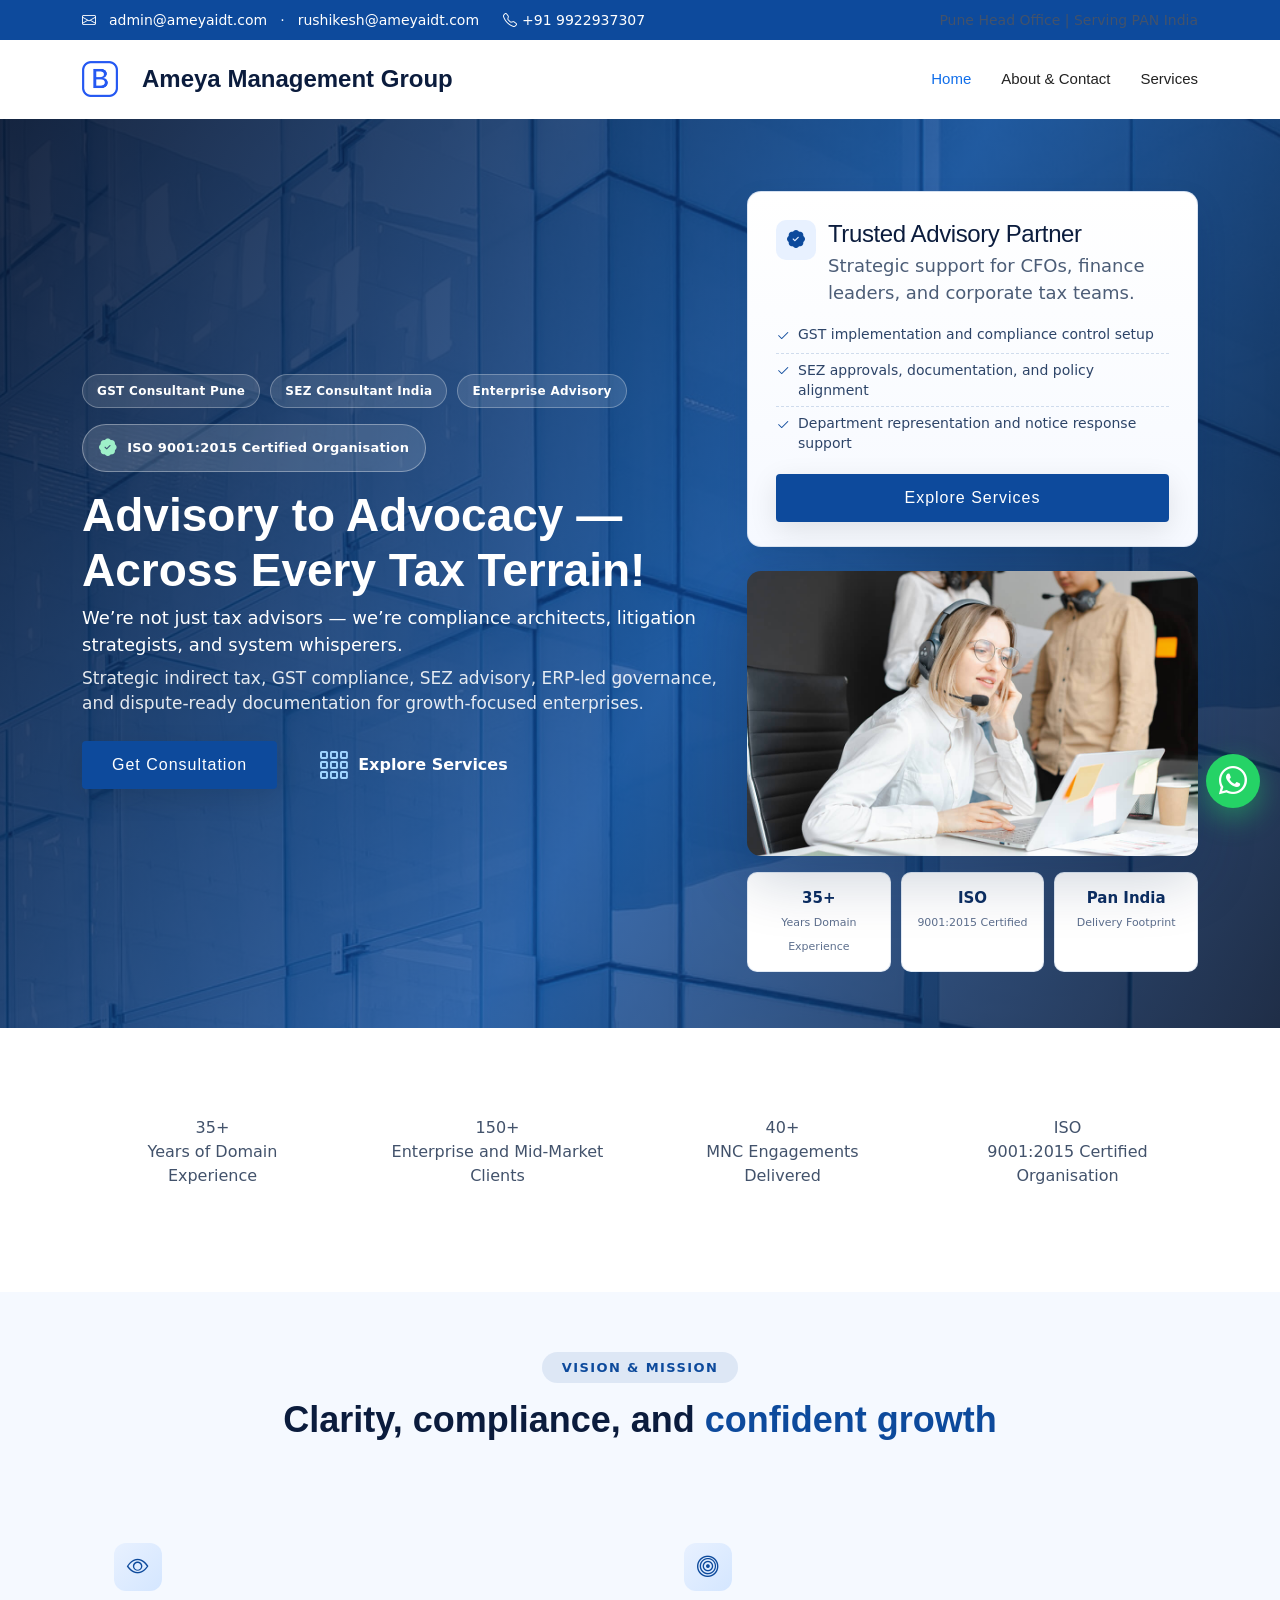
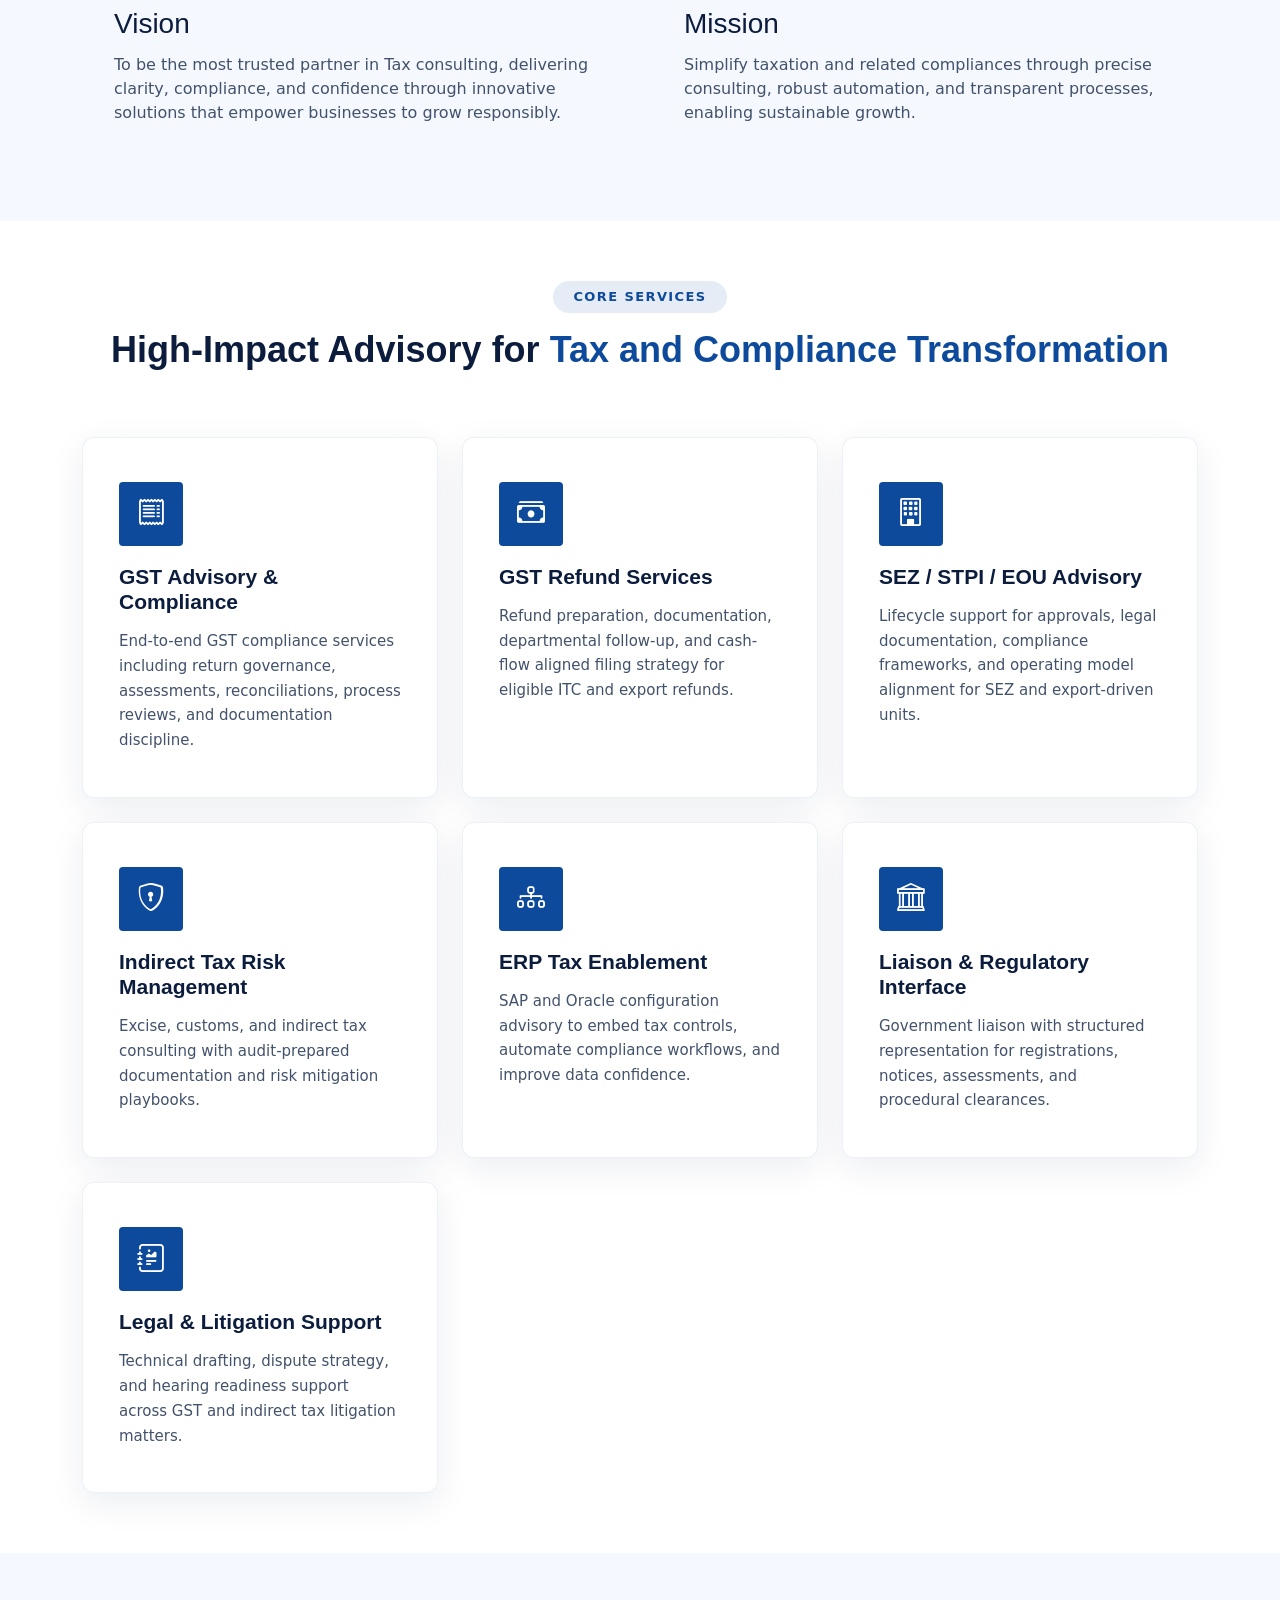
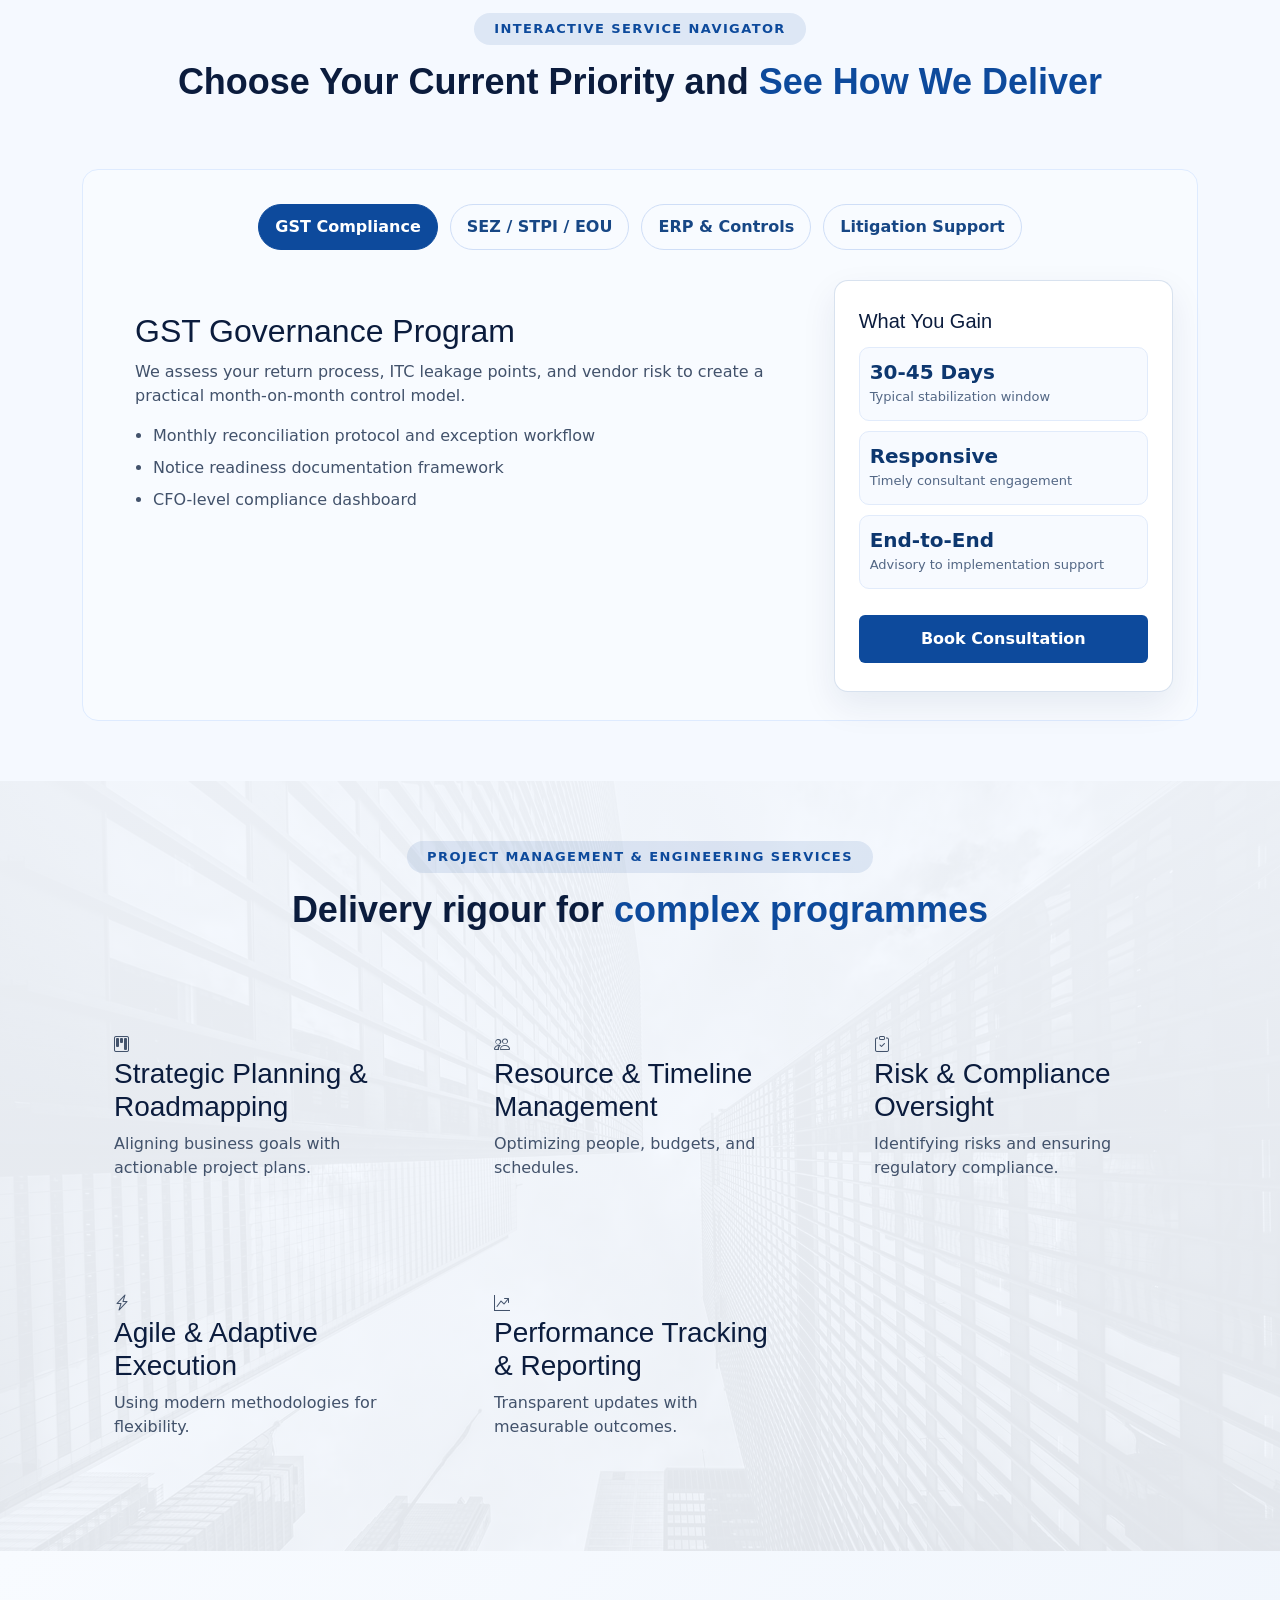
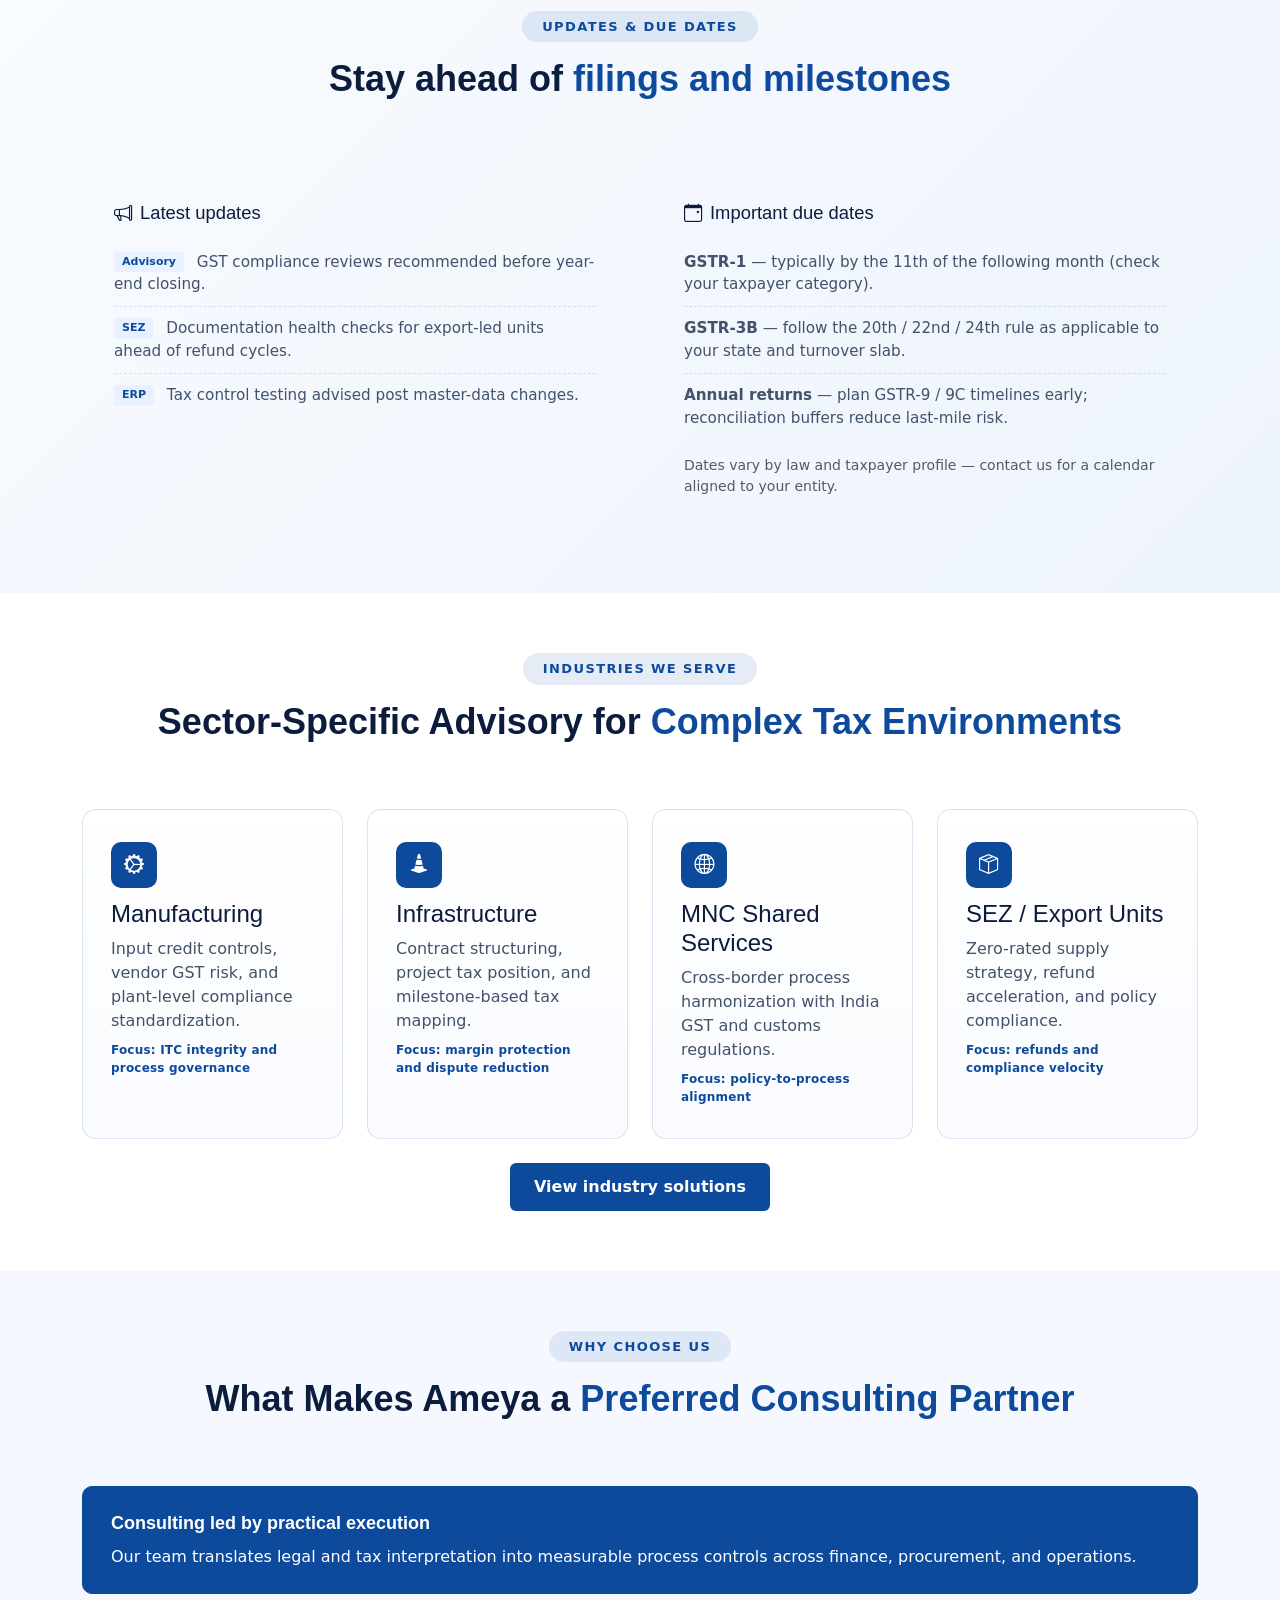
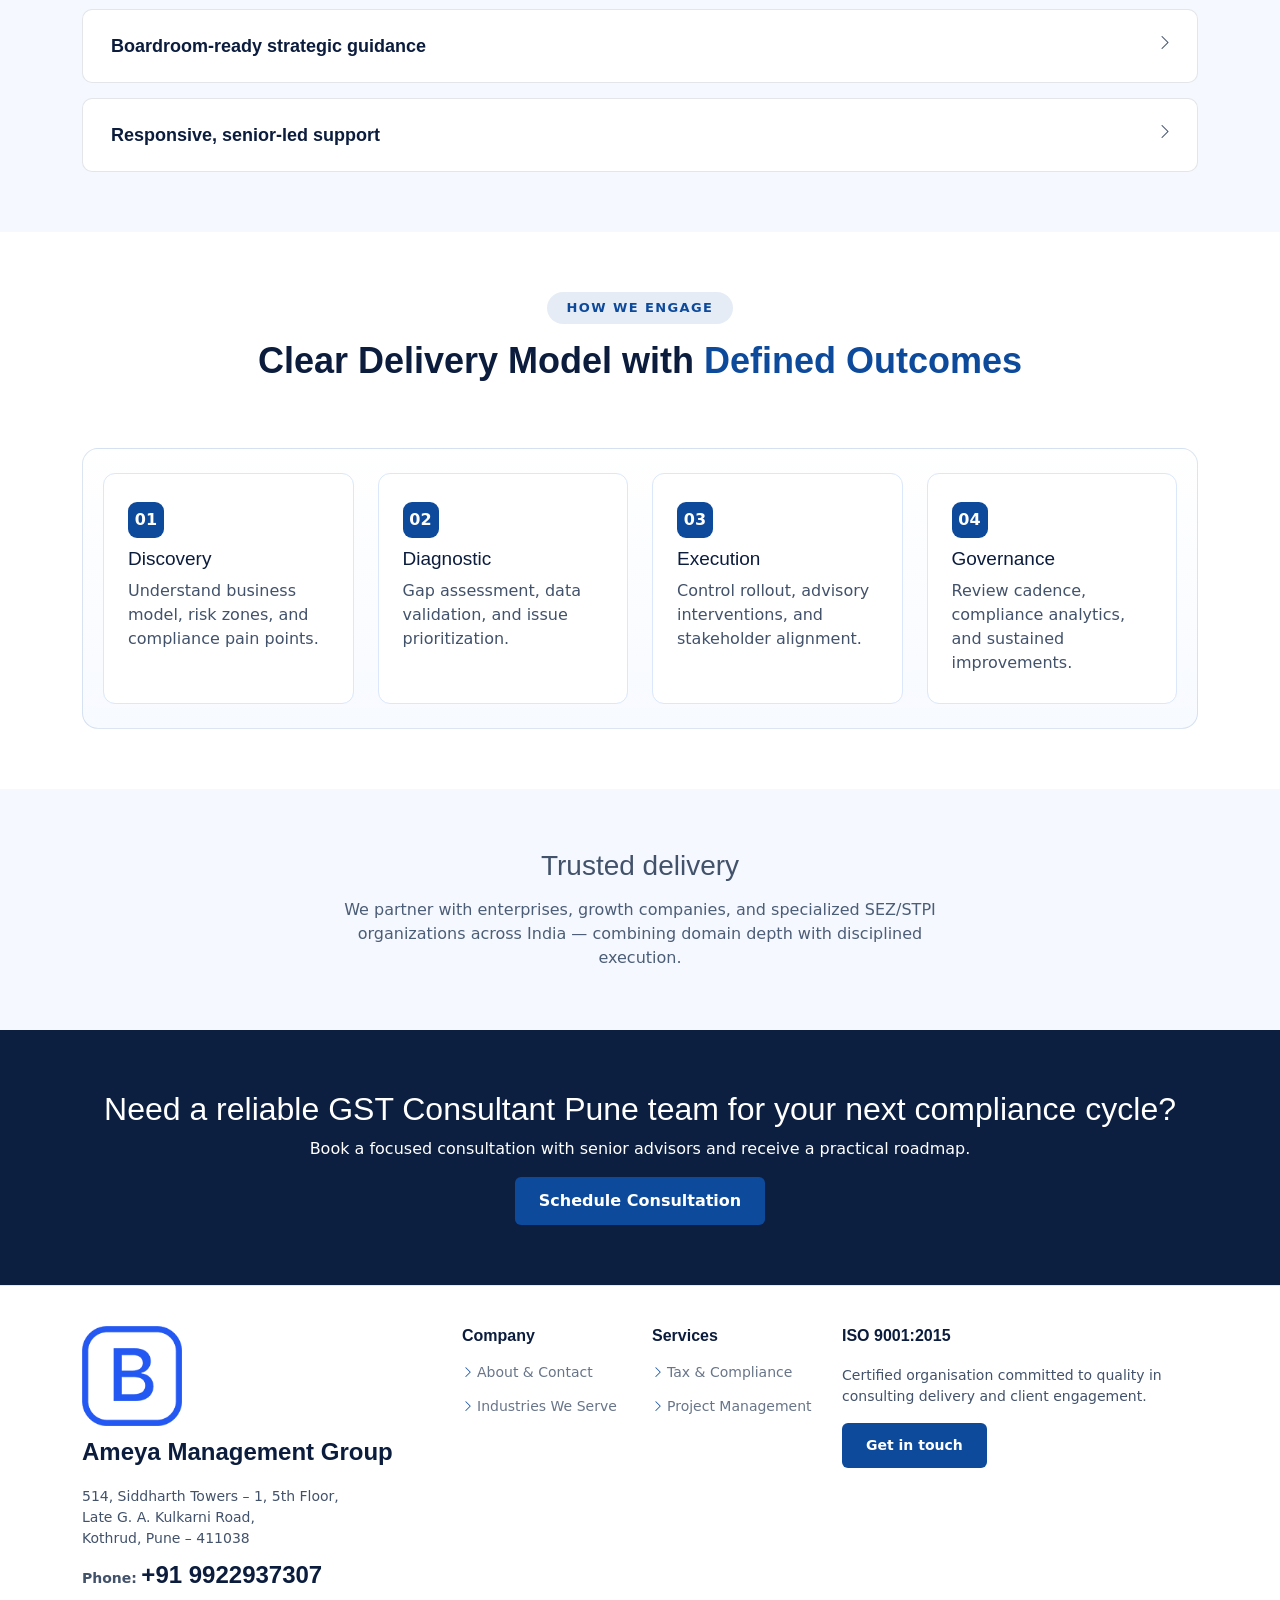
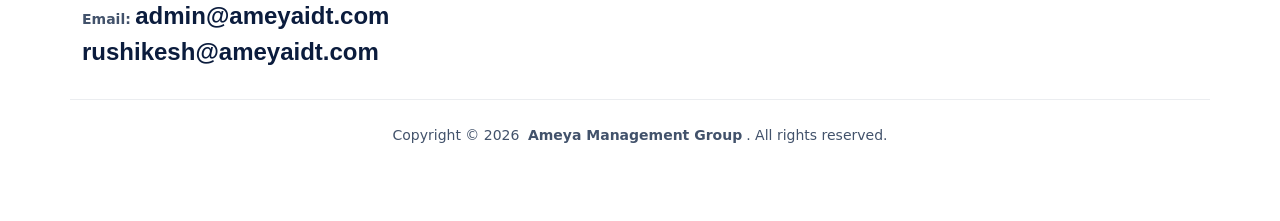
==== commit e7003dd4: "3rd day changes" ====
--- a/index.html
+++ b/index.html
@@ -3,45 +3,44 @@
 <head>
   <meta charset="utf-8">
   <meta content="width=device-width, initial-scale=1.0" name="viewport">
-  <title>Ameya Management Group | GST Consultant Pune | SEZ & Indirect Tax Advisory</title>
-  <meta name="description" content="Ameya Management Group is a trusted GST Consultant Pune firm delivering SEZ Consultant India solutions, indirect tax advisory, ERP, compliance, and litigation support for enterprises.">
-  <meta name="keywords" content="GST Consultant Pune, SEZ Consultant India, Indirect Tax Consultant, GST Compliance Services, ERP tax advisory">
-  <link href="assets/img/favicon.png" rel="icon">
+  <title>Ameya Management Group | GST Consultant Pune | SEZ &amp; Indirect Tax Advisory</title>
+  <meta name="description" content="Ameya Management Group is an ISO 9001:2015 certified GST Consultant Pune firm delivering SEZ advisory, indirect tax, ERP, compliance, litigation, and project management services across India.">
+  <meta name="keywords" content="GST Consultant Pune, SEZ Consultant India, Indirect Tax Consultant, GST Compliance Services, ERP tax advisory, ISO 9001 consulting">
   <link href="assets/vendor/bootstrap/css/bootstrap.min.css" rel="stylesheet">
   <link href="assets/vendor/bootstrap-icons/bootstrap-icons.css" rel="stylesheet">
   <link href="assets/vendor/aos/aos.css" rel="stylesheet">
   <link href="assets/vendor/swiper/swiper-bundle.min.css" rel="stylesheet">
   <link href="assets/css/main.css" rel="stylesheet">
-  <script type="application/ld+json" data-schema="organization">{"@context":"https://schema.org","@type":"Organization","name":"Ameya Management Group","url":"https://www.ameyagroup.in/","logo":"https://www.ameyagroup.in/assets/img/logo.png","email":"advisory@ameyagroup.in","telephone":"+91-20-4123-8844","sameAs":[]}</script>
-  <script type="application/ld+json" data-schema="localbusiness">{"@context":"https://schema.org","@type":"LocalBusiness","name":"Ameya Management Group","image":"https://www.ameyagroup.in/assets/img/about.jpg","url":"https://www.ameyagroup.in/","telephone":"+91-20-4123-8844","email":"advisory@ameyagroup.in","address":{"@type":"PostalAddress","streetAddress":"301, Business Avenue, Baner Road","addressLocality":"Pune","addressRegion":"Maharashtra","postalCode":"411045","addressCountry":"IN"},"areaServed":"India","priceRange":"$$"}</script>
-  <script type="application/ld+json" data-schema="service">{"@context":"https://schema.org","@type":"Service","provider":{"@type":"Organization","name":"Ameya Management Group"},"serviceType":"GST, SEZ, Indirect Tax, and Corporate Compliance Consulting","areaServed":"India","hasOfferCatalog":{"@type":"OfferCatalog","name":"Consulting Services","itemListElement":[{"@type":"Offer","itemOffered":{"@type":"Service","name":"GST Compliance Services"}},{"@type":"Offer","itemOffered":{"@type":"Service","name":"SEZ / STPI / EOU Advisory"}},{"@type":"Offer","itemOffered":{"@type":"Service","name":"Indirect Tax Consulting"}},{"@type":"Offer","itemOffered":{"@type":"Service","name":"ERP Tax Advisory (SAP / Oracle)"}},{"@type":"Offer","itemOffered":{"@type":"Service","name":"Legal and Litigation Support"}}]}}</script>
+  <script type="application/ld+json" data-schema="organization">{"@context":"https://schema.org","@type":"Organization","name":"Ameya Management Group","url":"https://www.ameyagroup.in/","logo":"https://www.ameyagroup.in/assets/img/logo.png","email":"admin@ameyaidt.com","telephone":"+91-9922937307","sameAs":[]}</script>
+  <script type="application/ld+json" data-schema="localbusiness">{"@context":"https://schema.org","@type":"LocalBusiness","name":"Ameya Management Group","image":"https://www.ameyagroup.in/assets/img/about.jpg","url":"https://www.ameyagroup.in/","telephone":"+91-9922937307","email":"admin@ameyaidt.com","address":{"@type":"PostalAddress","streetAddress":"514, Siddharth Towers – 1, 5th Floor, Late G. A. Kulkarni Road, Kothrud","addressLocality":"Pune","addressRegion":"Maharashtra","postalCode":"411038","addressCountry":"IN"},"areaServed":"India","priceRange":"$$"}</script>
+  <script type="application/ld+json" data-schema="service">{"@context":"https://schema.org","@type":"Service","provider":{"@type":"Organization","name":"Ameya Management Group"},"serviceType":"GST, SEZ, Indirect Tax, Corporate Compliance, and Project Management Consulting","areaServed":"India","hasOfferCatalog":{"@type":"OfferCatalog","name":"Consulting Services","itemListElement":[{"@type":"Offer","itemOffered":{"@type":"Service","name":"GST Compliance Services"}},{"@type":"Offer","itemOffered":{"@type":"Service","name":"GST Refund Services"}},{"@type":"Offer","itemOffered":{"@type":"Service","name":"SEZ / STPI / EOU Advisory"}},{"@type":"Offer","itemOffered":{"@type":"Service","name":"Indirect Tax Consulting"}},{"@type":"Offer","itemOffered":{"@type":"Service","name":"ERP Tax Advisory (SAP / Oracle)"}},{"@type":"Offer","itemOffered":{"@type":"Service","name":"Legal and Litigation Support"}},{"@type":"Offer","itemOffered":{"@type":"Service","name":"Project Management & Engineering Services"}}]}}</script>
 </head>
 <body class="index-page">
   <header id="header" class="header sticky-top">
   <div class="topbar d-flex align-items-center">
-    <div class="container d-flex justify-content-between">
-      <div class="contact-info d-flex align-items-center">
-        <i class="bi bi-envelope d-flex align-items-center"><a href="mailto:advisory@ameyagroup.in">advisory@ameyagroup.in</a></i>
-        <i class="bi bi-telephone d-flex align-items-center ms-4"><span>+91 20 4123 8844</span></i>
+    <div class="container d-flex justify-content-between flex-wrap gap-2 py-1 py-md-0">
+      <div class="contact-info d-flex align-items-center flex-wrap gap-2 gap-xl-3">
+        <i class="bi bi-envelope d-flex align-items-center flex-wrap gap-2 topbar-email-line">
+          <a href="mailto:admin@ameyaidt.com">admin@ameyaidt.com</a>
+          <span class="topbar-email-sep d-none d-sm-inline" aria-hidden="true">·</span>
+          <a href="mailto:rushikesh@ameyaidt.com" class="d-none d-sm-inline">rushikesh@ameyaidt.com</a>
+        </i>
+        <i class="bi bi-telephone d-flex align-items-center ms-xl-2"><a href="tel:+919922937307">+91 9922937307</a></i>
       </div>
       <div class="d-none d-md-block">Pune Head Office | Serving PAN India</div>
     </div>
   </div>
   <div class="branding">
     <div class="container d-flex align-items-center justify-content-between">
-      <a href="index.html" class="logo d-flex align-items-center">
-        <h1 class="sitename">Ameya Management Group</h1>
+      <a href="index.html" class="logo d-flex align-items-center gap-2 gap-md-3">
+        <img src="assets/img/logo.png" alt="Ameya Management Group" class="site-logo-img" width="132" height="44" decoding="async">
+        <h1 class="sitename mb-0">Ameya Management Group</h1>
       </a>
       <nav id="navmenu" class="navmenu">
         <ul>
           <li><a href="index.html" class="active">Home</a></li>
-          <li><a href="about.html" >About</a></li>
+          <li><a href="about.html" >About &amp; Contact</a></li>
           <li><a href="services.html" >Services</a></li>
-          <li><a href="industries.html" >Industries</a></li>
-          <li><a href="clients.html" >Clients</a></li>
-          <li><a href="blog.html" >Insights</a></li>
-          <li><a href="help-desk.html" >Help Desk</a></li>
-          <li><a href="contact.html" >Contact</a></li>
         </ul>
         <i class="mobile-nav-toggle d-xl-none bi bi-list"></i>
       </nav>
@@ -49,24 +48,35 @@
   </div>
 </header>
 
+
+
+
+
   <main class="main">
-    <section class="hero section light-background">
-      <div class="container" data-aos="fade-up">
+    <section class="hero hero-home section position-relative">
+      <div class="hero-bg" aria-hidden="true"></div>
+      <div class="hero-overlay" aria-hidden="true"></div>
+      <div class="container position-relative">
         <div class="row align-items-center gy-4">
-          <div class="col-lg-8">
+          <div class="col-lg-7">
             <div class="hero-badges mb-3">
               <span>GST Consultant Pune</span>
               <span>SEZ Consultant India</span>
               <span>Enterprise Advisory</span>
             </div>
-            <h1>Strategic Indirect Tax and Compliance Advisory for Growth-Focused Enterprises</h1>
-            <p>Ameya Management Group enables businesses to stay audit-ready, reduce tax exposure, and improve operational control through GST compliance services, SEZ advisory, ERP-led tax governance, and litigation support.</p>
+            <div class="iso-badge mb-3" role="status">
+              <i class="bi bi-patch-check-fill" aria-hidden="true"></i>
+              <span>ISO 9001:2015 Certified Organisation</span>
+            </div>
+            <h1>Advisory to Advocacy — Across Every Tax Terrain!</h1>
+            <p class="hero-lead mb-2">We’re not just tax advisors — we’re compliance architects, litigation strategists, and system whisperers.</p>
+            <p class="hero-subtext mb-4">Strategic indirect tax, GST compliance, SEZ advisory, ERP-led governance, and dispute-ready documentation for growth-focused enterprises.</p>
             <div class="d-flex flex-wrap gap-3">
-              <a href="contact.html" class="btn-get-started">Get Consultation</a>
-              <a href="help-desk.html" class="btn-watch-video d-flex align-items-center"><i class="bi bi-headset"></i><span>Speak to an Expert</span></a>
-            </div>
-          </div>
-          <div class="col-lg-4">
+              <a href="about.html#contact" class="btn-get-started hero-cta-primary">Get Consultation</a>
+              <a href="services.html" class="btn-watch-video d-flex align-items-center"><i class="bi bi-grid-3x3-gap"></i><span>Explore Services</span></a>
+            </div>
+          </div>
+          <div class="col-lg-5">
             <div class="hero-trust-panel">
               <div class="hero-trust-head">
                 <span class="hero-trust-icon"><i class="bi bi-patch-check-fill"></i></span>
@@ -86,8 +96,8 @@
               <img src="assets/img/services.jpg" alt="Professional tax consulting meeting" class="img-fluid no-lazy" loading="eager" decoding="sync">
             </div>
             <div class="mini-kpi mt-3">
-              <div><strong>98%</strong><span>Client Retention</span></div>
-              <div><strong>24h</strong><span>Expert Help Desk</span></div>
+              <div><strong>35+</strong><span>Years Domain Experience</span></div>
+              <div><strong>ISO</strong><span>9001:2015 Certified</span></div>
               <div><strong>Pan India</strong><span>Delivery Footprint</span></div>
             </div>
           </div>
@@ -98,39 +108,65 @@
     <section class="section">
       <div class="container">
         <div class="row gy-3 text-center">
-          <div class="col-md-3"><div class="stats-item"><span>15+</span><p>Years of Domain Experience</p></div></div>
+          <div class="col-md-3"><div class="stats-item"><span>35+</span><p>Years of Domain Experience</p></div></div>
           <div class="col-md-3"><div class="stats-item"><span>150+</span><p>Enterprise and Mid-Market Clients</p></div></div>
           <div class="col-md-3"><div class="stats-item"><span>40+</span><p>MNC Engagements Delivered</p></div></div>
-          <div class="col-md-3"><div class="stats-item"><span>24h</span><p>Help Desk Response Commitment</p></div></div>
-        </div>
-      </div>
-    </section>
-
-    <section class="services section light-background">
+          <div class="col-md-3"><div class="stats-item"><span>ISO</span><p>9001:2015 Certified Organisation</p></div></div>
+        </div>
+      </div>
+    </section>
+
+    <section class="section vm-section light-background" id="vision-mission">
+      <div class="container section-title">
+        <h2>Vision &amp; Mission</h2>
+        <p>Clarity, compliance, and <span class="description-title">confident growth</span></p>
+      </div>
+      <div class="container">
+        <div class="row g-4">
+          <div class="col-lg-6" data-aos="fade-up">
+            <div class="vm-card service-item h-100">
+              <div class="vm-card-icon"><i class="bi bi-eye"></i></div>
+              <h3>Vision</h3>
+              <p>To be the most trusted partner in Tax consulting, delivering clarity, compliance, and confidence through innovative solutions that empower businesses to grow responsibly.</p>
+            </div>
+          </div>
+          <div class="col-lg-6" data-aos="fade-up" data-aos-delay="80">
+            <div class="vm-card service-item h-100">
+              <div class="vm-card-icon"><i class="bi bi-bullseye"></i></div>
+              <h3>Mission</h3>
+              <p>Simplify taxation and related compliances through precise consulting, robust automation, and transparent processes, enabling sustainable growth.</p>
+            </div>
+          </div>
+        </div>
+      </div>
+    </section>
+
+    <section class="services section">
       <div class="container section-title"><h2>Core Services</h2><p>High-Impact Advisory for <span class="description-title">Tax and Compliance Transformation</span></p></div>
       <div class="container">
         <div class="row gy-4">
-          <div class="col-lg-4 col-md-6"><div class="service-item"><div class="icon"><i class="bi bi-receipt-cutoff"></i></div><h3>GST Advisory & Compliance</h3><p>End-to-end GST compliance services including return governance, assessments, reconciliations, process reviews, and refund optimization.</p><a href="services.html" class="stretched-link" aria-label="GST services"></a></div></div>
-          <div class="col-lg-4 col-md-6"><div class="service-item"><div class="icon"><i class="bi bi-buildings"></i></div><h3>SEZ / STPI / EOU Advisory</h3><p>Lifecycle support for approvals, legal documentation, compliance frameworks, and operating model alignment for SEZ and export-driven units.</p><a href="services.html" class="stretched-link" aria-label="SEZ advisory"></a></div></div>
-          <div class="col-lg-4 col-md-6"><div class="service-item"><div class="icon"><i class="bi bi-shield-check"></i></div><h3>Indirect Tax Risk Management</h3><p>Specialized excise, customs, and indirect tax consulting with audit-prepared documentation and risk mitigation playbooks.</p><a href="services.html" class="stretched-link" aria-label="Indirect tax"></a></div></div>
+          <div class="col-lg-4 col-md-6"><div class="service-item"><div class="icon"><i class="bi bi-receipt"></i></div><h3>GST Advisory &amp; Compliance</h3><p>End-to-end GST compliance services including return governance, assessments, reconciliations, process reviews, and documentation discipline.</p><a href="services.html" class="stretched-link" aria-label="GST services"></a></div></div>
+          <div class="col-lg-4 col-md-6"><div class="service-item"><div class="icon"><i class="bi bi-cash-stack"></i></div><h3>GST Refund Services</h3><p>Refund preparation, documentation, departmental follow-up, and cash-flow aligned filing strategy for eligible ITC and export refunds.</p><a href="services.html" class="stretched-link" aria-label="GST refund services"></a></div></div>
+          <div class="col-lg-4 col-md-6"><div class="service-item"><div class="icon"><i class="bi bi-building"></i></div><h3>SEZ / STPI / EOU Advisory</h3><p>Lifecycle support for approvals, legal documentation, compliance frameworks, and operating model alignment for SEZ and export-driven units.</p><a href="services.html" class="stretched-link" aria-label="SEZ advisory"></a></div></div>
+          <div class="col-lg-4 col-md-6"><div class="service-item"><div class="icon"><i class="bi bi-shield-lock"></i></div><h3>Indirect Tax Risk Management</h3><p>Excise, customs, and indirect tax consulting with audit-prepared documentation and risk mitigation playbooks.</p><a href="services.html" class="stretched-link" aria-label="Indirect tax"></a></div></div>
           <div class="col-lg-4 col-md-6"><div class="service-item"><div class="icon"><i class="bi bi-diagram-3"></i></div><h3>ERP Tax Enablement</h3><p>SAP and Oracle configuration advisory to embed tax controls, automate compliance workflows, and improve data confidence.</p><a href="services.html" class="stretched-link" aria-label="ERP"></a></div></div>
-          <div class="col-lg-4 col-md-6"><div class="service-item"><div class="icon"><i class="bi bi-bank"></i></div><h3>Liaison & Regulatory Interface</h3><p>Government liaison with structured representation for registrations, notices, assessments, and procedural clearances.</p><a href="services.html" class="stretched-link" aria-label="Liaison"></a></div></div>
-          <div class="col-lg-4 col-md-6"><div class="service-item"><div class="icon"><i class="bi bi-journal-text"></i></div><h3>Legal & Litigation Support</h3><p>Technical drafting, dispute strategy, and hearing readiness support across GST and indirect tax litigation matters.</p><a href="services.html" class="stretched-link" aria-label="Legal"></a></div></div>
-        </div>
-      </div>
-    </section>
-
-    <section class="section">
+          <div class="col-lg-4 col-md-6"><div class="service-item"><div class="icon"><i class="bi bi-bank"></i></div><h3>Liaison &amp; Regulatory Interface</h3><p>Government liaison with structured representation for registrations, notices, assessments, and procedural clearances.</p><a href="services.html" class="stretched-link" aria-label="Liaison"></a></div></div>
+          <div class="col-lg-4 col-md-6"><div class="service-item"><div class="icon"><i class="bi bi-journal-richtext"></i></div><h3>Legal &amp; Litigation Support</h3><p>Technical drafting, dispute strategy, and hearing readiness support across GST and indirect tax litigation matters.</p><a href="services.html" class="stretched-link" aria-label="Legal"></a></div></div>
+        </div>
+      </div>
+    </section>
+
+    <section class="section light-background">
       <div class="container section-title">
         <h2>Interactive Service Navigator</h2>
         <p>Choose Your Current Priority and <span class="description-title">See How We Deliver</span></p>
       </div>
       <div class="container">
         <div class="service-navigator-wrap">
-          <ul class="nav nav-pills service-pills mb-4 justify-content-center" id="service-pill-tabs" role="tablist">
+          <ul class="nav nav-pills service-pills mb-4 justify-content-center flex-wrap" id="service-pill-tabs" role="tablist">
             <li class="nav-item" role="presentation"><button class="nav-link active" data-bs-toggle="pill" data-bs-target="#pill-gst" type="button" role="tab">GST Compliance</button></li>
             <li class="nav-item" role="presentation"><button class="nav-link" data-bs-toggle="pill" data-bs-target="#pill-sez" type="button" role="tab">SEZ / STPI / EOU</button></li>
-            <li class="nav-item" role="presentation"><button class="nav-link" data-bs-toggle="pill" data-bs-target="#pill-erp" type="button" role="tab">ERP & Controls</button></li>
+            <li class="nav-item" role="presentation"><button class="nav-link" data-bs-toggle="pill" data-bs-target="#pill-erp" type="button" role="tab">ERP &amp; Controls</button></li>
             <li class="nav-item" role="presentation"><button class="nav-link" data-bs-toggle="pill" data-bs-target="#pill-dispute" type="button" role="tab">Litigation Support</button></li>
           </ul>
           <div class="row g-4 align-items-stretch">
@@ -186,10 +222,93 @@
               <div class="navigator-side-card">
                 <h4>What You Gain</h4>
                 <div class="navigator-kpi"><strong>30-45 Days</strong><span>Typical stabilization window</span></div>
-                <div class="navigator-kpi"><strong>24 Hours</strong><span>Critical query response commitment</span></div>
+                <div class="navigator-kpi"><strong>Responsive</strong><span>Timely consultant engagement</span></div>
                 <div class="navigator-kpi"><strong>End-to-End</strong><span>Advisory to implementation support</span></div>
-                <a href="contact.html" class="btn-get-started w-100 text-center mt-3">Book Consultation</a>
-              </div>
+                <a href="about.html#contact" class="btn-get-started w-100 text-center mt-3">Book Consultation</a>
+              </div>
+            </div>
+          </div>
+        </div>
+      </div>
+    </section>
+
+    <section class="section pm-home-section" id="pm-engineering">
+      <div class="container section-title">
+        <h2>Project Management &amp; Engineering Services</h2>
+        <p>Delivery rigour for <span class="description-title">complex programmes</span></p>
+      </div>
+      <div class="container">
+        <div class="row g-4">
+          <div class="col-lg-4 col-md-6" data-aos="fade-up">
+            <div class="service-item pm-hover-card h-100">
+              <div class="icon"><i class="bi bi-kanban"></i></div>
+              <h3>Strategic Planning &amp; Roadmapping</h3>
+              <p>Aligning business goals with actionable project plans.</p>
+              <a href="services.html#pm-engineering" class="stretched-link" aria-label="Strategic planning"></a>
+            </div>
+          </div>
+          <div class="col-lg-4 col-md-6" data-aos="fade-up" data-aos-delay="60">
+            <div class="service-item pm-hover-card h-100">
+              <div class="icon"><i class="bi bi-people"></i></div>
+              <h3>Resource &amp; Timeline Management</h3>
+              <p>Optimizing people, budgets, and schedules.</p>
+              <a href="services.html#pm-engineering" class="stretched-link" aria-label="Resource management"></a>
+            </div>
+          </div>
+          <div class="col-lg-4 col-md-6" data-aos="fade-up" data-aos-delay="120">
+            <div class="service-item pm-hover-card h-100">
+              <div class="icon"><i class="bi bi-clipboard-check"></i></div>
+              <h3>Risk &amp; Compliance Oversight</h3>
+              <p>Identifying risks and ensuring regulatory compliance.</p>
+              <a href="services.html#pm-engineering" class="stretched-link" aria-label="Risk oversight"></a>
+            </div>
+          </div>
+          <div class="col-lg-4 col-md-6" data-aos="fade-up">
+            <div class="service-item pm-hover-card h-100">
+              <div class="icon"><i class="bi bi-lightning-charge"></i></div>
+              <h3>Agile &amp; Adaptive Execution</h3>
+              <p>Using modern methodologies for flexibility.</p>
+              <a href="services.html#pm-engineering" class="stretched-link" aria-label="Agile execution"></a>
+            </div>
+          </div>
+          <div class="col-lg-4 col-md-6" data-aos="fade-up" data-aos-delay="60">
+            <div class="service-item pm-hover-card h-100">
+              <div class="icon"><i class="bi bi-graph-up-arrow"></i></div>
+              <h3>Performance Tracking &amp; Reporting</h3>
+              <p>Transparent updates with measurable outcomes.</p>
+              <a href="services.html#pm-engineering" class="stretched-link" aria-label="Performance tracking"></a>
+            </div>
+          </div>
+        </div>
+      </div>
+    </section>
+
+    <section class="section light-background updates-section" id="updates-due-dates">
+      <div class="container section-title">
+        <h2>Updates &amp; Due Dates</h2>
+        <p>Stay ahead of <span class="description-title">filings and milestones</span></p>
+      </div>
+      <div class="container">
+        <div class="row g-4">
+          <div class="col-lg-6" data-aos="fade-up">
+            <div class="updates-card service-item h-100">
+              <h3><i class="bi bi-megaphone me-2"></i>Latest updates</h3>
+              <ul class="updates-list mb-0">
+                <li><span class="updates-badge">Advisory</span> GST compliance reviews recommended before year-end closing.</li>
+                <li><span class="updates-badge">SEZ</span> Documentation health checks for export-led units ahead of refund cycles.</li>
+                <li><span class="updates-badge">ERP</span> Tax control testing advised post master-data changes.</li>
+              </ul>
+            </div>
+          </div>
+          <div class="col-lg-6" data-aos="fade-up" data-aos-delay="80">
+            <div class="updates-card service-item h-100">
+              <h3><i class="bi bi-calendar-event me-2"></i>Important due dates</h3>
+              <ul class="updates-list mb-0">
+                <li><strong>GSTR-1</strong> — typically by the 11th of the following month (check your taxpayer category).</li>
+                <li><strong>GSTR-3B</strong> — follow the 20th / 22nd / 24th rule as applicable to your state and turnover slab.</li>
+                <li><strong>Annual returns</strong> — plan GSTR-9 / 9C timelines early; reconciliation buffers reduce last-mile risk.</li>
+              </ul>
+              <p class="small text-muted mb-0 mt-3">Dates vary by law and taxpayer profile — contact us for a calendar aligned to your entity.</p>
             </div>
           </div>
         </div>
@@ -197,7 +316,7 @@
     </section>
 
     <section class="section">
-      <div class="container section-title"><h2>Industries</h2><p>Sector-Specific Advisory for <span class="description-title">Complex Tax Environments</span></p></div>
+      <div class="container section-title"><h2>Industries We Serve</h2><p>Sector-Specific Advisory for <span class="description-title">Complex Tax Environments</span></p></div>
       <div class="container">
         <div class="row gy-4">
           <div class="col-lg-3 col-md-6" data-aos="fade-up">
@@ -233,7 +352,7 @@
             </div>
           </div>
         </div>
-        <div class="text-center mt-4"><a href="industries.html" class="btn-get-started">View Industry Solutions</a></div>
+        <div class="text-center mt-4"><a href="services.html#industries-we-serve" class="btn-get-started">View industry solutions</a></div>
       </div>
     </section>
 
@@ -243,7 +362,7 @@
         <div class="faq-container">
           <div class="faq-item faq-active"><h3>Consulting led by practical execution</h3><div class="faq-content"><p>Our team translates legal and tax interpretation into measurable process controls across finance, procurement, and operations.</p></div><i class="faq-toggle bi bi-chevron-right"></i></div>
           <div class="faq-item"><h3>Boardroom-ready strategic guidance</h3><div class="faq-content"><p>We support CFOs and leadership teams with decision frameworks that reduce tax exposure and strengthen governance.</p></div><i class="faq-toggle bi bi-chevron-right"></i></div>
-          <div class="faq-item"><h3>Response-oriented support model</h3><div class="faq-content"><p>Dedicated experts and a 24-hour help desk keep your business moving during audits, notices, and critical compliance events.</p></div><i class="faq-toggle bi bi-chevron-right"></i></div>
+          <div class="faq-item"><h3>Responsive, senior-led support</h3><div class="faq-content"><p>Dedicated experts help your business move with confidence during audits, notices, and critical compliance events.</p></div><i class="faq-toggle bi bi-chevron-right"></i></div>
         </div>
       </div>
     </section>
@@ -286,31 +405,18 @@
       </div>
     </section>
 
-    <section class="clients section">
-      <div class="container section-title"><h2>Client Trust</h2><p>Consulting Partner to <span class="description-title">Leading Enterprises and Emerging Champions</span></p></div>
-      <div class="container">
-        <div class="client-strip">
-          <p class="client-strip-note">Partnering with enterprises, growth companies, and specialized SEZ/STPI organizations across India.</p>
-        </div>
-        <div class="swiper init-swiper mt-4">
-          <script type="application/json" class="swiper-config">{"loop":true,"speed":700,"autoplay":{"delay":2500},"slidesPerView":"auto","breakpoints":{"320":{"slidesPerView":2,"spaceBetween":20},"768":{"slidesPerView":4,"spaceBetween":30},"1200":{"slidesPerView":6,"spaceBetween":40}}}</script>
-          <div class="swiper-wrapper align-items-center">
-            <div class="swiper-slide"><div class="client-logo-card"><img src="assets/img/clients/client-1.png" class="img-fluid" alt="Client logo"></div></div>
-            <div class="swiper-slide"><div class="client-logo-card"><img src="assets/img/clients/client-2.png" class="img-fluid" alt="Client logo"></div></div>
-            <div class="swiper-slide"><div class="client-logo-card"><img src="assets/img/clients/client-3.png" class="img-fluid" alt="Client logo"></div></div>
-            <div class="swiper-slide"><div class="client-logo-card"><img src="assets/img/clients/client-4.png" class="img-fluid" alt="Client logo"></div></div>
-            <div class="swiper-slide"><div class="client-logo-card"><img src="assets/img/clients/client-5.png" class="img-fluid" alt="Client logo"></div></div>
-            <div class="swiper-slide"><div class="client-logo-card"><img src="assets/img/clients/client-6.png" class="img-fluid" alt="Client logo"></div></div>
-          </div>
-        </div>
+    <section class="section light-background trust-strip-section">
+      <div class="container text-center">
+        <h2 class="h3 mb-3">Trusted delivery</h2>
+        <p class="mb-0 mx-auto trust-strip-text">We partner with enterprises, growth companies, and specialized SEZ/STPI organizations across India — combining domain depth with disciplined execution.</p>
       </div>
     </section>
 
     <section class="section dark-background">
       <div class="container text-center">
         <h2>Need a reliable GST Consultant Pune team for your next compliance cycle?</h2>
-        <p>Book a focused consultation with senior advisors and receive a practical roadmap in one business day.</p>
-        <a href="contact.html" class="btn-get-started">Schedule Consultation</a>
+        <p>Book a focused consultation with senior advisors and receive a practical roadmap.</p>
+        <a href="about.html#contact" class="btn-get-started">Schedule Consultation</a>
       </div>
     </section>
   </main>
@@ -318,35 +424,34 @@
   <div class="container footer-top">
     <div class="row gy-4">
       <div class="col-lg-4 footer-about">
-        <a href="index.html" class="d-flex align-items-center">
+        <a href="index.html" class="d-flex align-items-center gap-2 flex-wrap">
+          <img src="assets/img/logo.png" alt="" width="100" height="34" class="footer-logo-img" decoding="async">
           <span class="sitename">Ameya Management Group</span>
         </a>
         <div class="footer-contact pt-3">
-          <p>301, Business Avenue, Baner Road, Pune, Maharashtra</p>
-          <p class="mt-2"><strong>Phone:</strong> +91 20 4123 8844</p>
-          <p><strong>Email:</strong> advisory@ameyagroup.in</p>
+          <p>514, Siddharth Towers – 1, 5th Floor,<br>Late G. A. Kulkarni Road,<br>Kothrud, Pune – 411038</p>
+          <p class="mt-2"><strong>Phone:</strong> <a href="tel:+919922937307">+91 9922937307</a></p>
+          <p><strong>Email:</strong> <a href="mailto:admin@ameyaidt.com">admin@ameyaidt.com</a><br><a href="mailto:rushikesh@ameyaidt.com">rushikesh@ameyaidt.com</a></p>
         </div>
       </div>
       <div class="col-lg-2 col-md-3 footer-links">
         <h4>Company</h4>
         <ul>
-          <li><i class="bi bi-chevron-right"></i><a href="about.html">About</a></li>
-          <li><i class="bi bi-chevron-right"></i><a href="industries.html">Industries</a></li>
-          <li><i class="bi bi-chevron-right"></i><a href="clients.html">Clients</a></li>
+          <li><i class="bi bi-chevron-right"></i><a href="about.html">About &amp; Contact</a></li>
+          <li><i class="bi bi-chevron-right"></i><a href="services.html#industries-we-serve">Industries We Serve</a></li>
         </ul>
       </div>
       <div class="col-lg-2 col-md-3 footer-links">
         <h4>Services</h4>
         <ul>
-          <li><i class="bi bi-chevron-right"></i><a href="services.html">GST Services</a></li>
-          <li><i class="bi bi-chevron-right"></i><a href="services.html">SEZ Advisory</a></li>
-          <li><i class="bi bi-chevron-right"></i><a href="help-desk.html">Help Desk</a></li>
+          <li><i class="bi bi-chevron-right"></i><a href="services.html">Tax &amp; Compliance</a></li>
+          <li><i class="bi bi-chevron-right"></i><a href="services.html#pm-engineering">Project Management</a></li>
         </ul>
       </div>
       <div class="col-lg-4">
-        <h4>Insights</h4>
-        <p>Get practical updates on GST, SEZ, customs, and compliance trends for Indian businesses.</p>
-        <a href="blog.html" class="btn-get-started">Read Insights</a>
+        <h4>ISO 9001:2015</h4>
+        <p>Certified organisation committed to quality in consulting delivery and client engagement.</p>
+        <a href="about.html#contact" class="btn-get-started">Get in touch</a>
       </div>
     </div>
   </div>
@@ -355,7 +460,8 @@
   </div>
 </footer>
 
-  <a href="#" id="scroll-top" class="scroll-top d-flex align-items-center justify-content-center"><i class="bi bi-arrow-up-short"></i></a>
+<a href="https://wa.me/919922937307" class="whatsapp-float d-flex align-items-center justify-content-center" target="_blank" rel="noopener noreferrer" title="Chat on WhatsApp" aria-label="Chat on WhatsApp"><i class="bi bi-whatsapp"></i></a>
+<a href="#" id="scroll-top" class="scroll-top d-flex align-items-center justify-content-center"><i class="bi bi-arrow-up-short"></i></a>
   <div id="preloader"><div></div><div></div><div></div><div></div></div>
   <script src="assets/vendor/bootstrap/js/bootstrap.bundle.min.js"></script>
   <script src="assets/vendor/php-email-form/validate.js"></script>
@@ -365,4 +471,4 @@
   <script src="assets/vendor/purecounter/purecounter_vanilla.js"></script>
   <script src="assets/js/main.js"></script>
 </body>
-</html>+</html>
--- a/assets/css/main.css
+++ b/assets/css/main.css
@@ -1639,7 +1639,8 @@
 .faq .faq-container .faq-item {
   background-color: var(--surface-color);
   position: relative;
-  padding: 20px;
+  padding: 1.5rem 1.75rem;
+  box-sizing: border-box;
   margin-bottom: 15px;
   border: 1px solid color-mix(in srgb, var(--default-color), transparent 85%);
   border-radius: 5px;
@@ -1685,8 +1686,8 @@
 
 .faq .faq-container .faq-item .faq-toggle {
   position: absolute;
-  top: 20px;
-  right: 20px;
+  top: 1.5rem;
+  right: 1.5rem;
   font-size: 16px;
   line-height: 0;
   transition: 0.3s;
@@ -1725,12 +1726,13 @@
 .contact .info-wrap {
   background-color: var(--surface-color);
   box-shadow: 0px 0px 20px rgba(0, 0, 0, 0.1);
-  padding: 30px;
+  padding: 2rem 1.75rem;
+  box-sizing: border-box;
 }
 
 @media (max-width: 575px) {
   .contact .info-wrap {
-    padding: 20px;
+    padding: 1.5rem 1.35rem;
   }
 }
 
@@ -2017,7 +2019,8 @@
   background: #fff;
   border: 1px solid rgba(13, 74, 156, 0.12);
   border-radius: 10px;
-  padding: 10px 8px;
+  padding: 0.85rem 0.75rem;
+  box-sizing: border-box;
   text-align: center;
 }
 
@@ -2036,7 +2039,8 @@
   background: linear-gradient(180deg, #ffffff 0%, #f6f9ff 100%);
   border: 1px solid rgba(13, 74, 156, 0.14);
   border-radius: 14px;
-  padding: 18px 18px 16px;
+  padding: 1.75rem 1.75rem 1.5rem;
+  box-sizing: border-box;
   box-shadow: 0 14px 30px rgba(12, 44, 90, 0.12);
 }
 
@@ -2140,6 +2144,7 @@
   opacity: 0;
   transform: translateY(18px);
   transition: transform 450ms ease, opacity 450ms ease, box-shadow 300ms ease;
+  box-sizing: border-box;
 }
 
 .service-item.in-view,
@@ -2156,11 +2161,17 @@
 
 .services .service-item {
   text-align: left;
-  padding: 38px 28px;
-}
-
-.services .service-item:hover,
-.service-details .service-item:hover {
+  padding: 2.75rem 2.25rem;
+  box-sizing: border-box;
+}
+
+.services .service-item:hover {
+  transform: translateY(-8px);
+  box-shadow: 0 18px 42px rgba(11, 48, 99, 0.14);
+  padding: 2.75rem 2.25rem;
+}
+
+.service-details .service-item.service-pro-card:hover {
   transform: translateY(-8px);
   box-shadow: 0 18px 42px rgba(11, 48, 99, 0.14);
 }
@@ -2196,13 +2207,15 @@
   background: #f8fbff;
   border: 1px solid #deebff;
   border-radius: 16px;
-  padding: 22px;
+  padding: 1.75rem 1.5rem;
+  box-sizing: border-box;
 }
 
 .interactive-panel {
   max-width: 100%;
   margin: 0;
-  padding: 26px 24px;
+  padding: 2rem 1.75rem;
+  box-sizing: border-box;
   min-height: 100%;
 }
 
@@ -2225,7 +2238,8 @@
   border: 1px solid rgba(13, 74, 156, 0.16);
   border-radius: 14px;
   height: 100%;
-  padding: 20px 18px;
+  padding: 1.75rem 1.5rem;
+  box-sizing: border-box;
   box-shadow: 0 14px 35px rgba(12, 44, 90, 0.08);
 }
 
@@ -2366,8 +2380,10 @@
   background: #ffffff;
   border: 1px solid rgba(13, 74, 156, 0.14);
   border-radius: 14px;
-  padding: 24px 22px;
+  padding: 2rem 1.75rem;
+  box-sizing: border-box;
   height: 100%;
+  transition: transform 0.3s ease, box-shadow 0.3s ease;
 }
 
 .service-details .service-pro-card .service-card-top {
@@ -2424,7 +2440,8 @@
 .industry-pro-card {
   border: 1px solid rgba(13, 74, 156, 0.14);
   border-radius: 14px;
-  padding: 22px 18px !important;
+  padding: 2rem 1.75rem !important;
+  box-sizing: border-box;
   background: linear-gradient(180deg, #ffffff 0%, #f9fbff 100%);
   height: 100%;
 }
@@ -2465,20 +2482,23 @@
 .industry-pro-card:hover {
   transform: translateY(-8px);
   box-shadow: 0 18px 42px rgba(11, 48, 99, 0.14);
+  padding: 2rem 1.75rem !important;
 }
 
 .engage-strip {
   background: linear-gradient(180deg, #ffffff 0%, #f7faff 100%);
   border: 1px solid rgba(13, 74, 156, 0.14);
   border-radius: 16px;
-  padding: 16px;
+  padding: 1.5rem 1.25rem;
+  box-sizing: border-box;
 }
 
 .engage-card {
   border: 1px solid #dbe7fb;
   border-radius: 12px;
   background: #fff;
-  padding: 20px 16px !important;
+  padding: 1.75rem 1.5rem !important;
+  box-sizing: border-box;
   height: 100%;
   position: relative;
 }
@@ -2568,7 +2588,8 @@
 .blog-card-pro {
   border: 1px solid #dbe7fb;
   border-radius: 12px;
-  padding: 24px 20px !important;
+  padding: 1.75rem 1.5rem !important;
+  box-sizing: border-box;
 }
 
 .blog-card-pro a {
@@ -2579,7 +2600,8 @@
   border: 1px solid #dbe7fb;
   border-radius: 14px;
   background: #fff;
-  padding: 22px 20px !important;
+  padding: 2rem 1.75rem !important;
+  box-sizing: border-box;
   height: 100%;
 }
 
@@ -2612,7 +2634,8 @@
   border: 1px solid #dbe7fb;
   border-radius: 14px;
   background: #fff;
-  padding: 20px 18px !important;
+  padding: 2rem 1.75rem !important;
+  box-sizing: border-box;
   height: 100%;
 }
 
@@ -2660,9 +2683,20 @@
     padding: 44px 0;
   }
 
-  .services .service-item,
-  .service-details .service-item {
-    padding: 28px 22px;
+  .services .service-item {
+    padding: 2rem 1.5rem;
+  }
+
+  .services .service-item:hover {
+    padding: 2rem 1.5rem;
+  }
+
+  .service-details .service-item.service-pro-card {
+    padding: 1.75rem 1.5rem;
+  }
+
+  .service-details .service-item.service-pro-card:hover {
+    padding: 1.75rem 1.5rem;
   }
 
   .service-navigator-wrap {
@@ -2740,4 +2774,273 @@
     opacity: 1;
     transform: none;
   }
+}
+
+/* Ameya refresh: hero overlay, ISO badge, vision/mission, PM cards, WhatsApp */
+.hero.hero-home {
+  background: transparent;
+  min-height: 68vh;
+  padding-top: 72px;
+  padding-bottom: 56px;
+}
+
+.hero.hero-home::before {
+  display: none;
+}
+
+.hero-bg {
+  position: absolute;
+  inset: 0;
+  background: url("../img/hero-bg.jpg") center/cover no-repeat;
+  z-index: 0;
+}
+
+.hero-overlay {
+  position: absolute;
+  inset: 0;
+  background: linear-gradient(
+    120deg,
+    rgba(7, 22, 50, 0.92) 0%,
+    rgba(13, 74, 156, 0.78) 55%,
+    rgba(8, 24, 52, 0.9) 100%
+  );
+  z-index: 1;
+}
+
+.hero-home .container {
+  z-index: 2;
+}
+
+.hero-home h1,
+.hero-home .hero-lead {
+  color: #fff;
+}
+
+.hero-home .hero-subtext {
+  color: rgba(255, 255, 255, 0.88);
+  font-size: 17px;
+  max-width: 42rem;
+}
+
+.hero-home .hero-badges span {
+  background: rgba(255, 255, 255, 0.12);
+  border: 1px solid rgba(255, 255, 255, 0.28);
+  color: #fff;
+}
+
+.hero-home .btn-watch-video {
+  color: #fff;
+}
+
+.hero-home .btn-watch-video i {
+  color: #9fd4ff;
+}
+
+.hero-home .btn-watch-video:hover {
+  color: #e8f4ff;
+}
+
+.iso-badge {
+  display: inline-flex;
+  align-items: center;
+  gap: 10px;
+  background: rgba(255, 255, 255, 0.14);
+  border: 1px solid rgba(255, 255, 255, 0.35);
+  color: #fff;
+  padding: 10px 16px;
+  border-radius: 999px;
+  font-size: 13px;
+  font-weight: 700;
+  letter-spacing: 0.2px;
+}
+
+.iso-badge i {
+  color: #9ef0c9;
+  font-size: 1.1rem;
+}
+
+.vm-section .vm-card.service-item,
+.pm-home-section .service-item.pm-hover-card,
+.updates-section .updates-card.service-item {
+  padding: 2.25rem 2rem;
+  box-sizing: border-box;
+}
+
+.vm-section .vm-card.service-item:hover,
+.pm-home-section .service-item.pm-hover-card:hover,
+.updates-section .updates-card.service-item:hover {
+  padding: 2.25rem 2rem;
+}
+
+.vm-card {
+  transition: transform 0.35s ease, box-shadow 0.35s ease;
+}
+
+.vm-card:hover {
+  transform: translateY(-4px);
+  box-shadow: 0 18px 40px rgba(12, 44, 90, 0.14) !important;
+}
+
+.vm-card.service-item h3 {
+  margin-top: 0;
+  margin-bottom: 0.75rem;
+}
+
+.vm-card.service-item p:last-child {
+  margin-bottom: 0;
+}
+
+.vm-card-icon {
+  width: 48px;
+  height: 48px;
+  border-radius: 12px;
+  background: linear-gradient(135deg, #e8f1ff, #d4e6ff);
+  color: #0d4a9c;
+  display: inline-flex;
+  align-items: center;
+  justify-content: center;
+  font-size: 1.35rem;
+  margin-bottom: 1rem;
+}
+
+.pm-home-section {
+  position: relative;
+  background: url("../img/testimonials-bg.jpg") center/cover no-repeat;
+}
+
+.pm-home-section::before {
+  content: "";
+  position: absolute;
+  inset: 0;
+  background: linear-gradient(180deg, rgba(245, 249, 255, 0.96) 0%, rgba(245, 249, 255, 0.92) 100%);
+  z-index: 0;
+}
+
+.pm-home-section .container {
+  position: relative;
+  z-index: 1;
+}
+
+.pm-hover-card {
+  transition: transform 0.3s ease, box-shadow 0.3s ease, border-color 0.3s ease;
+}
+
+.pm-hover-card:hover {
+  transform: translateY(-6px);
+  box-shadow: 0 20px 45px rgba(12, 44, 90, 0.15) !important;
+  border-color: rgba(13, 74, 156, 0.22);
+  padding: 2.25rem 2rem;
+}
+
+.updates-section {
+  background: linear-gradient(135deg, #f8fbff 0%, #eef4fc 100%);
+}
+
+.updates-card h3 {
+  font-size: 1.15rem;
+  margin-bottom: 1rem;
+}
+
+.updates-list {
+  list-style: none;
+  padding: 0;
+  margin: 0;
+}
+
+.updates-list li {
+  padding: 10px 0;
+  border-bottom: 1px dashed rgba(13, 74, 156, 0.15);
+  font-size: 0.95rem;
+}
+
+.updates-list li:last-child {
+  border-bottom: 0;
+}
+
+.updates-badge {
+  display: inline-block;
+  background: #e8f1ff;
+  color: #0d4a9c;
+  font-size: 11px;
+  font-weight: 700;
+  padding: 2px 8px;
+  border-radius: 4px;
+  margin-right: 8px;
+  vertical-align: middle;
+}
+
+.trust-strip-text {
+  max-width: 640px;
+  color: #4c5d77;
+}
+
+.section .stats-item {
+  padding: 1.75rem 1.5rem;
+  box-sizing: border-box;
+}
+
+@media (max-width: 767px) {
+  .vm-section .vm-card.service-item,
+  .pm-home-section .service-item.pm-hover-card,
+  .updates-section .updates-card.service-item {
+    padding: 1.75rem 1.35rem;
+  }
+
+  .vm-section .vm-card.service-item:hover,
+  .pm-home-section .service-item.pm-hover-card:hover,
+  .updates-section .updates-card.service-item:hover {
+    padding: 1.75rem 1.35rem;
+  }
+}
+
+.whatsapp-float {
+  position: fixed;
+  bottom: 92px;
+  right: 20px;
+  width: 54px;
+  height: 54px;
+  border-radius: 50%;
+  background: #25d366;
+  color: #fff !important;
+  font-size: 28px;
+  line-height: 1;
+  box-shadow: 0 10px 28px rgba(37, 211, 102, 0.45);
+  z-index: 996;
+  transition: transform 0.25s ease, box-shadow 0.25s ease;
+}
+
+.whatsapp-float:hover {
+  transform: scale(1.06);
+  color: #fff !important;
+  box-shadow: 0 12px 32px rgba(37, 211, 102, 0.55);
+}
+
+.footer-logo-img {
+  object-fit: contain;
+}
+
+.site-logo-img {
+  max-height: 44px;
+  width: auto;
+}
+
+@media (max-width: 991px) {
+  .header .logo h1.sitename {
+    font-size: 20px;
+  }
+}
+
+@media (max-width: 575px) {
+  .header .logo h1.sitename {
+    font-size: 17px;
+  }
+
+  .site-logo-img {
+    max-height: 34px;
+  }
+
+  .topbar-email-line {
+    flex-direction: column;
+    align-items: flex-start !important;
+  }
 }
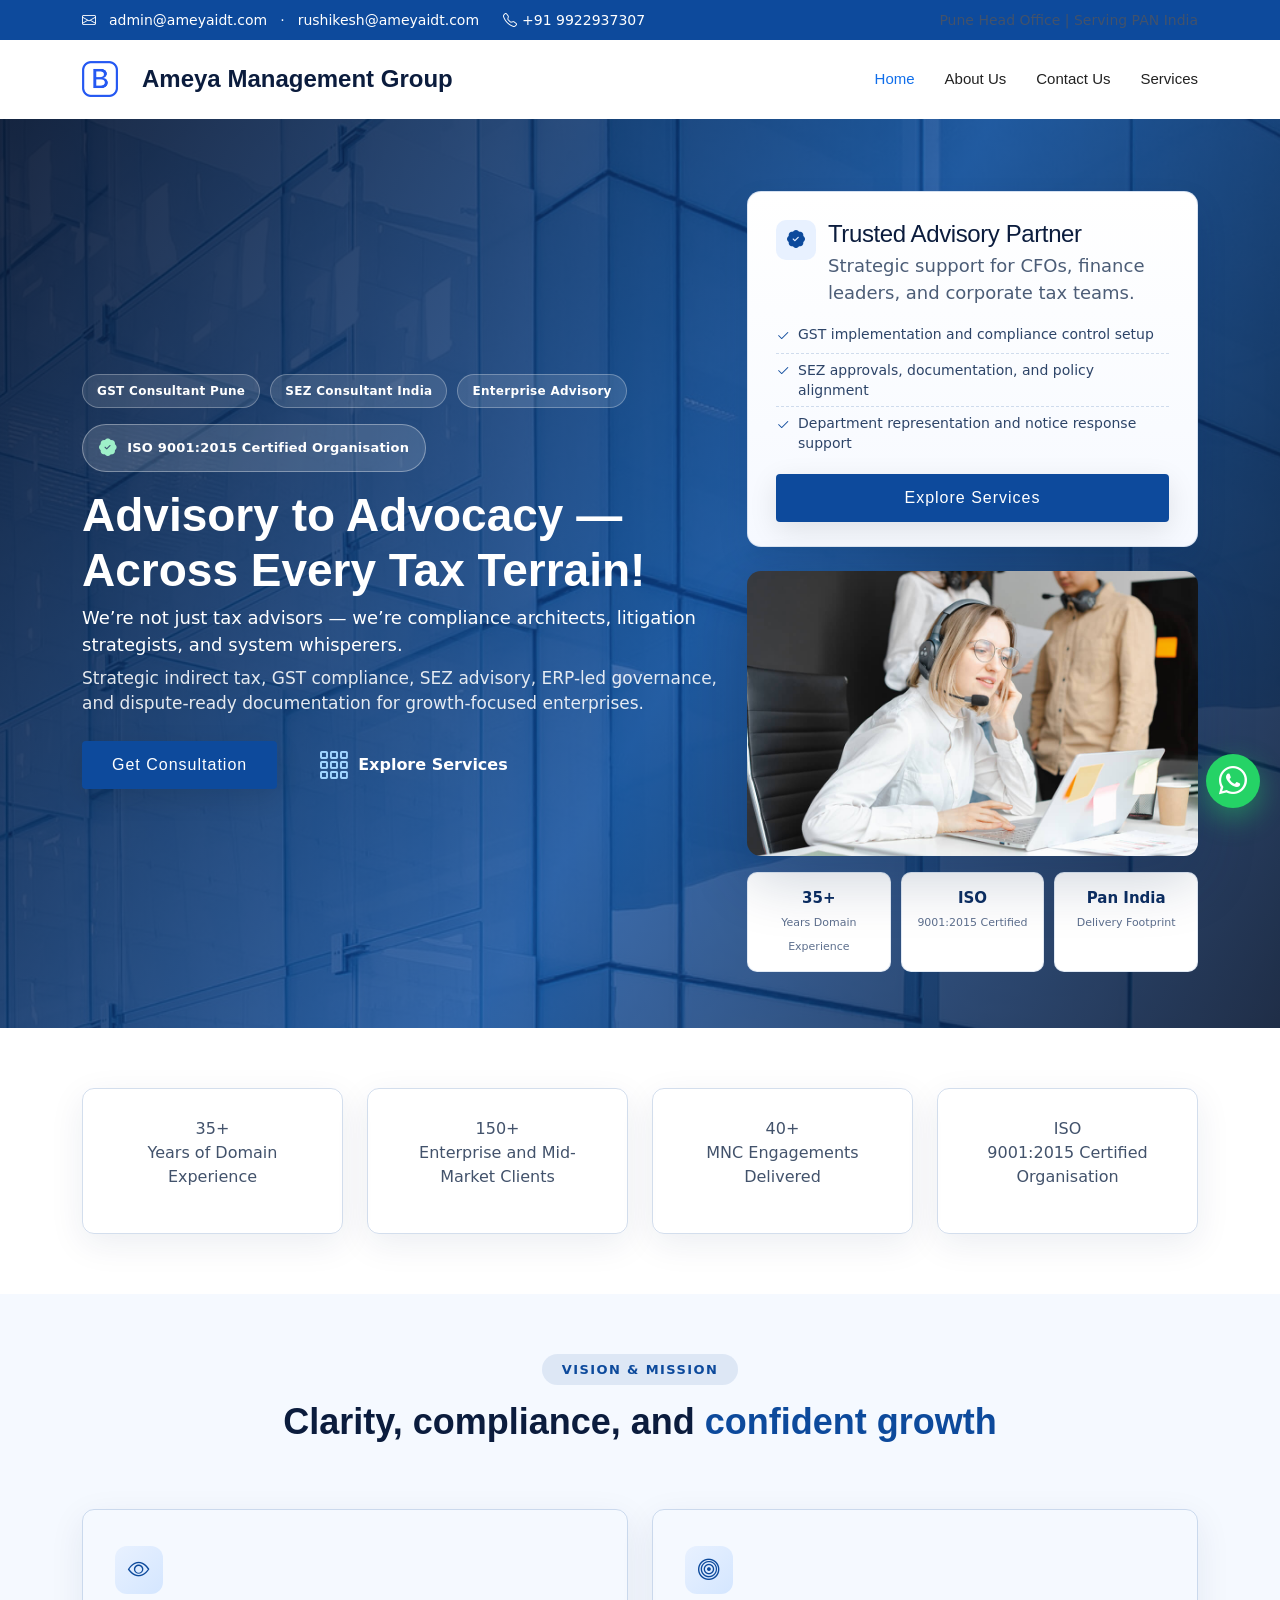
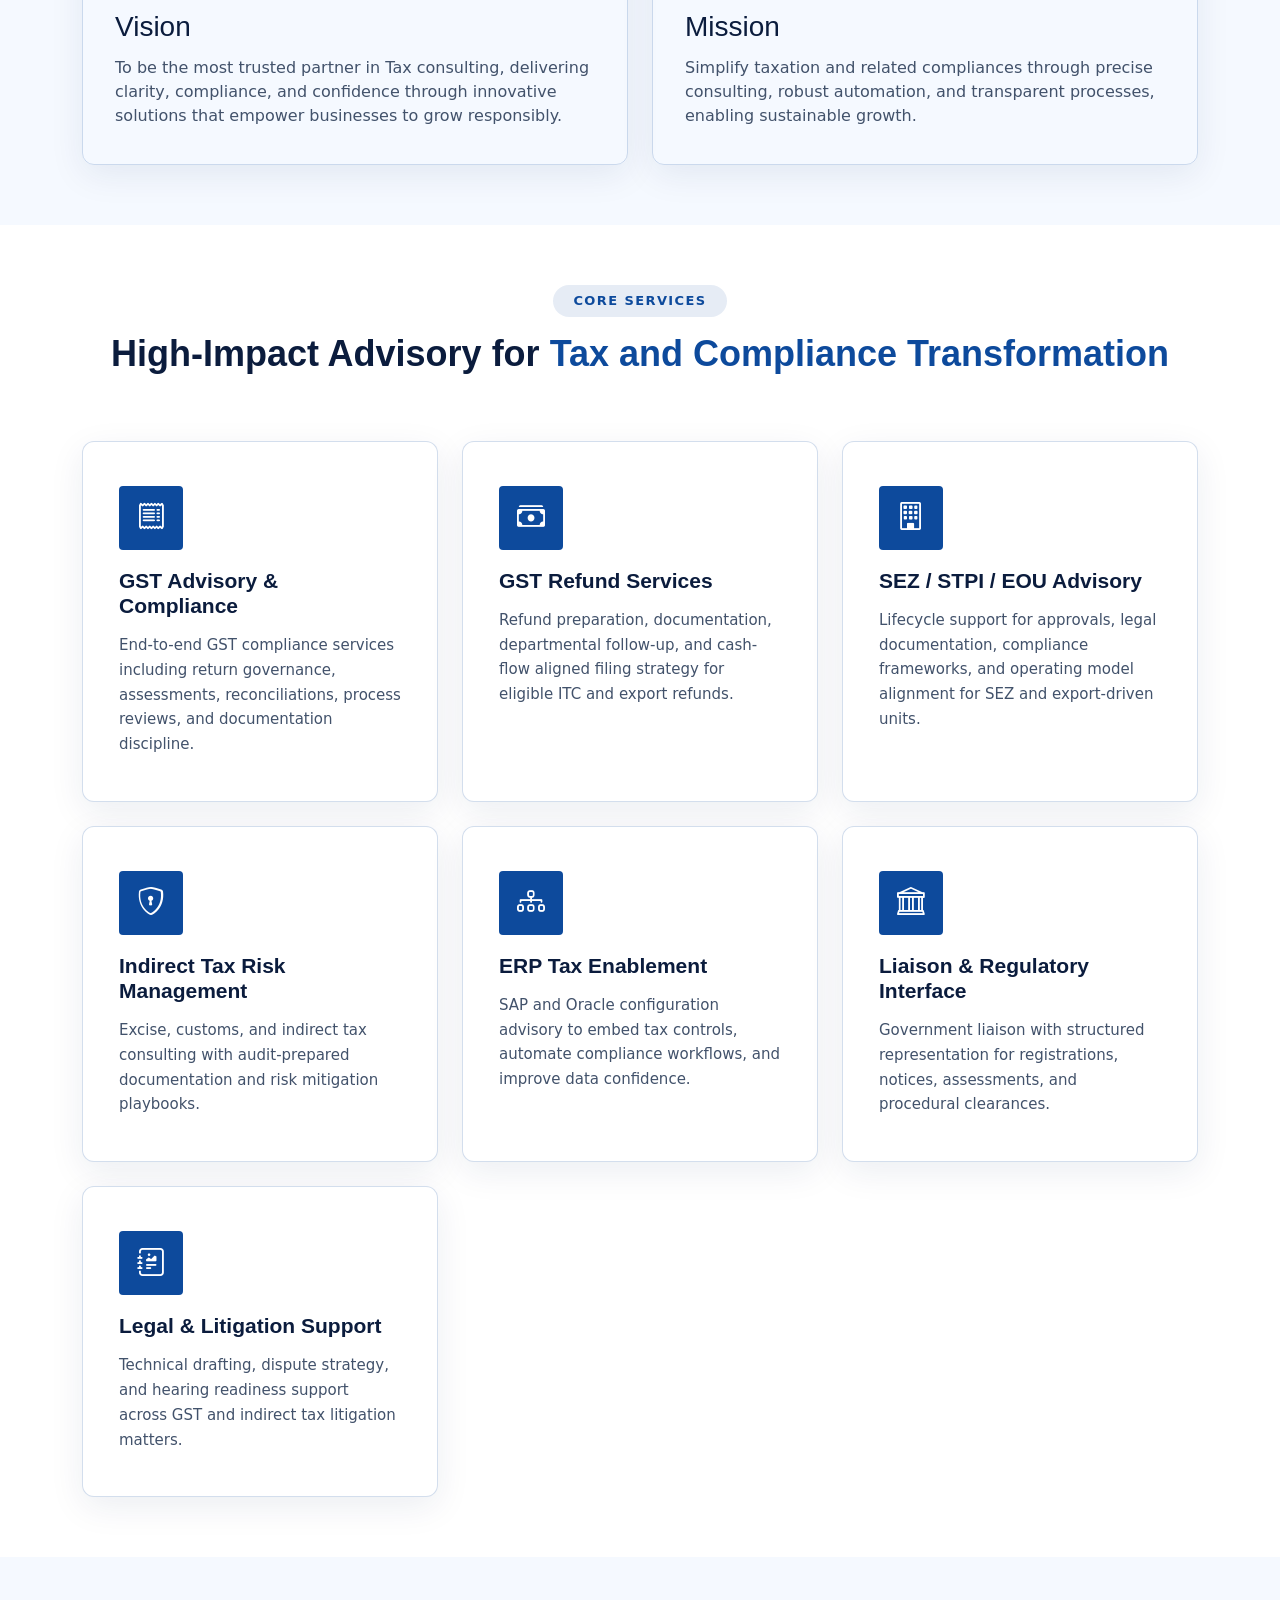
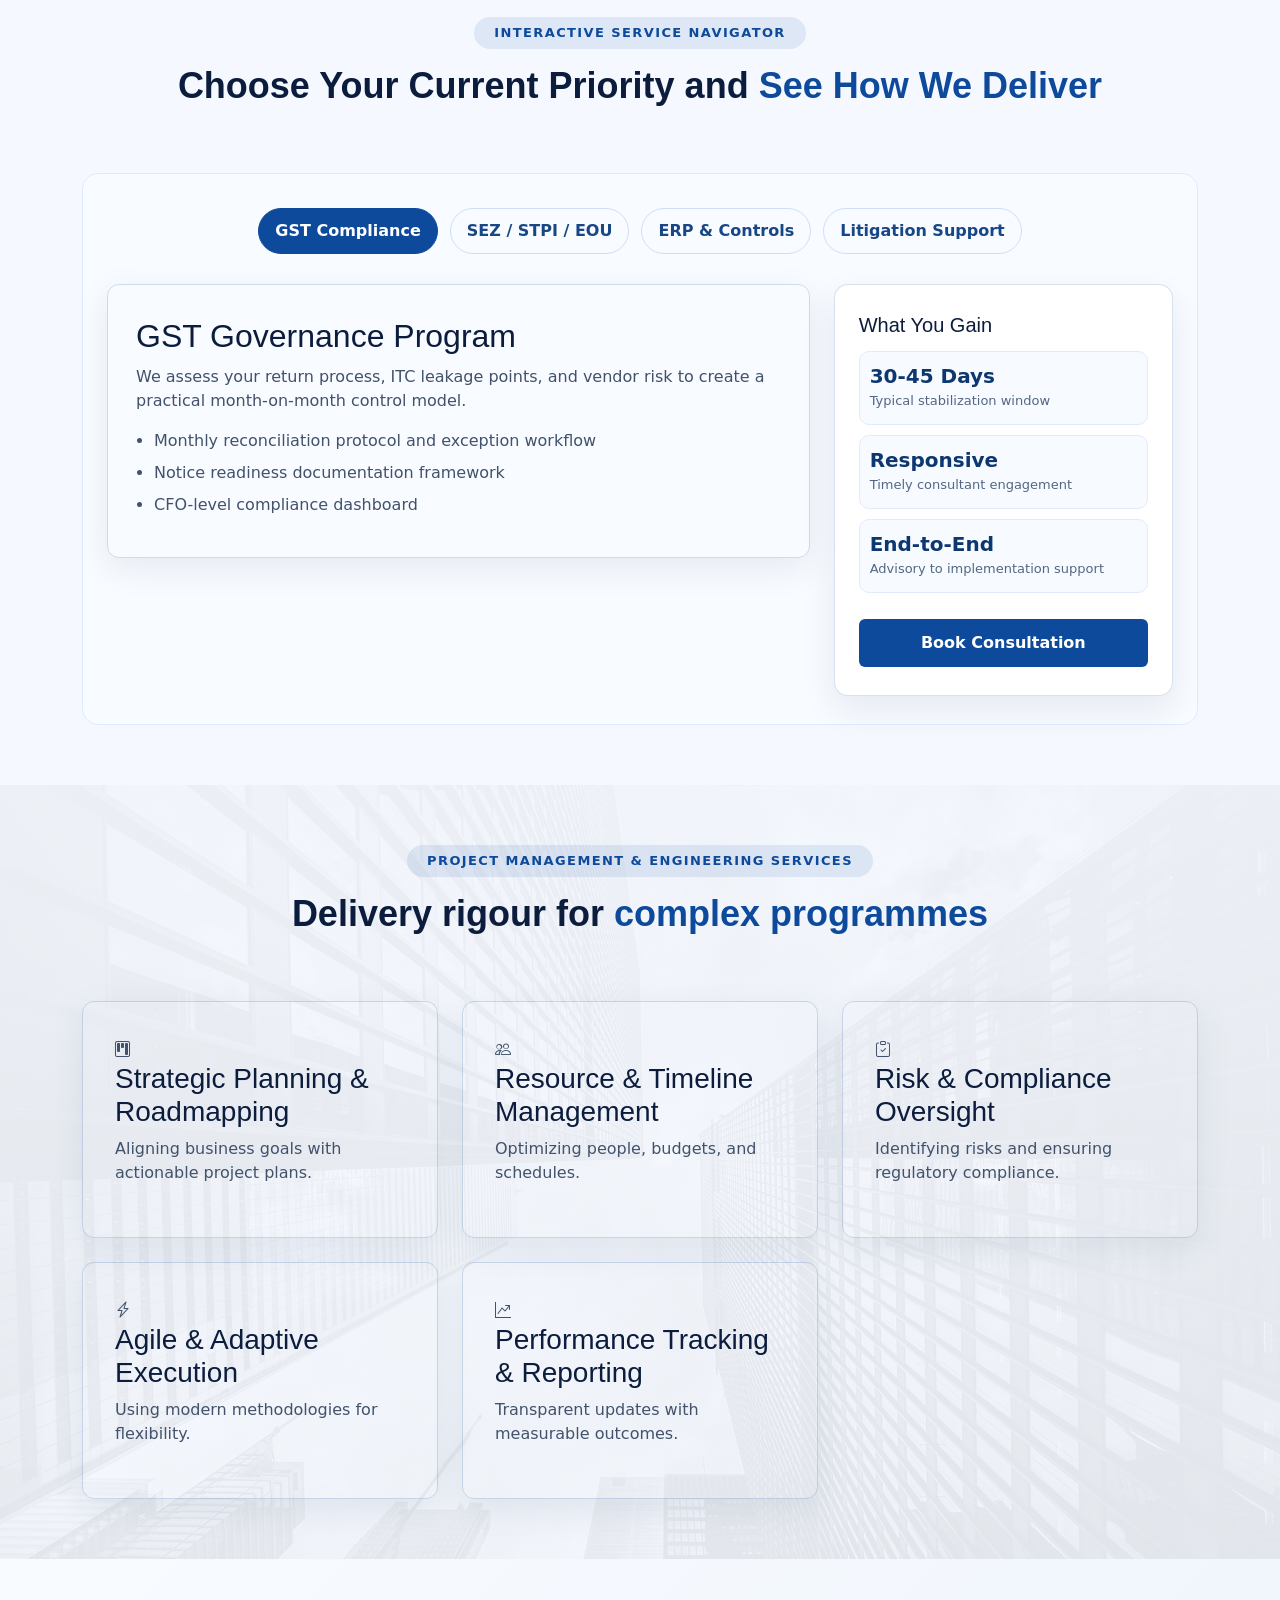
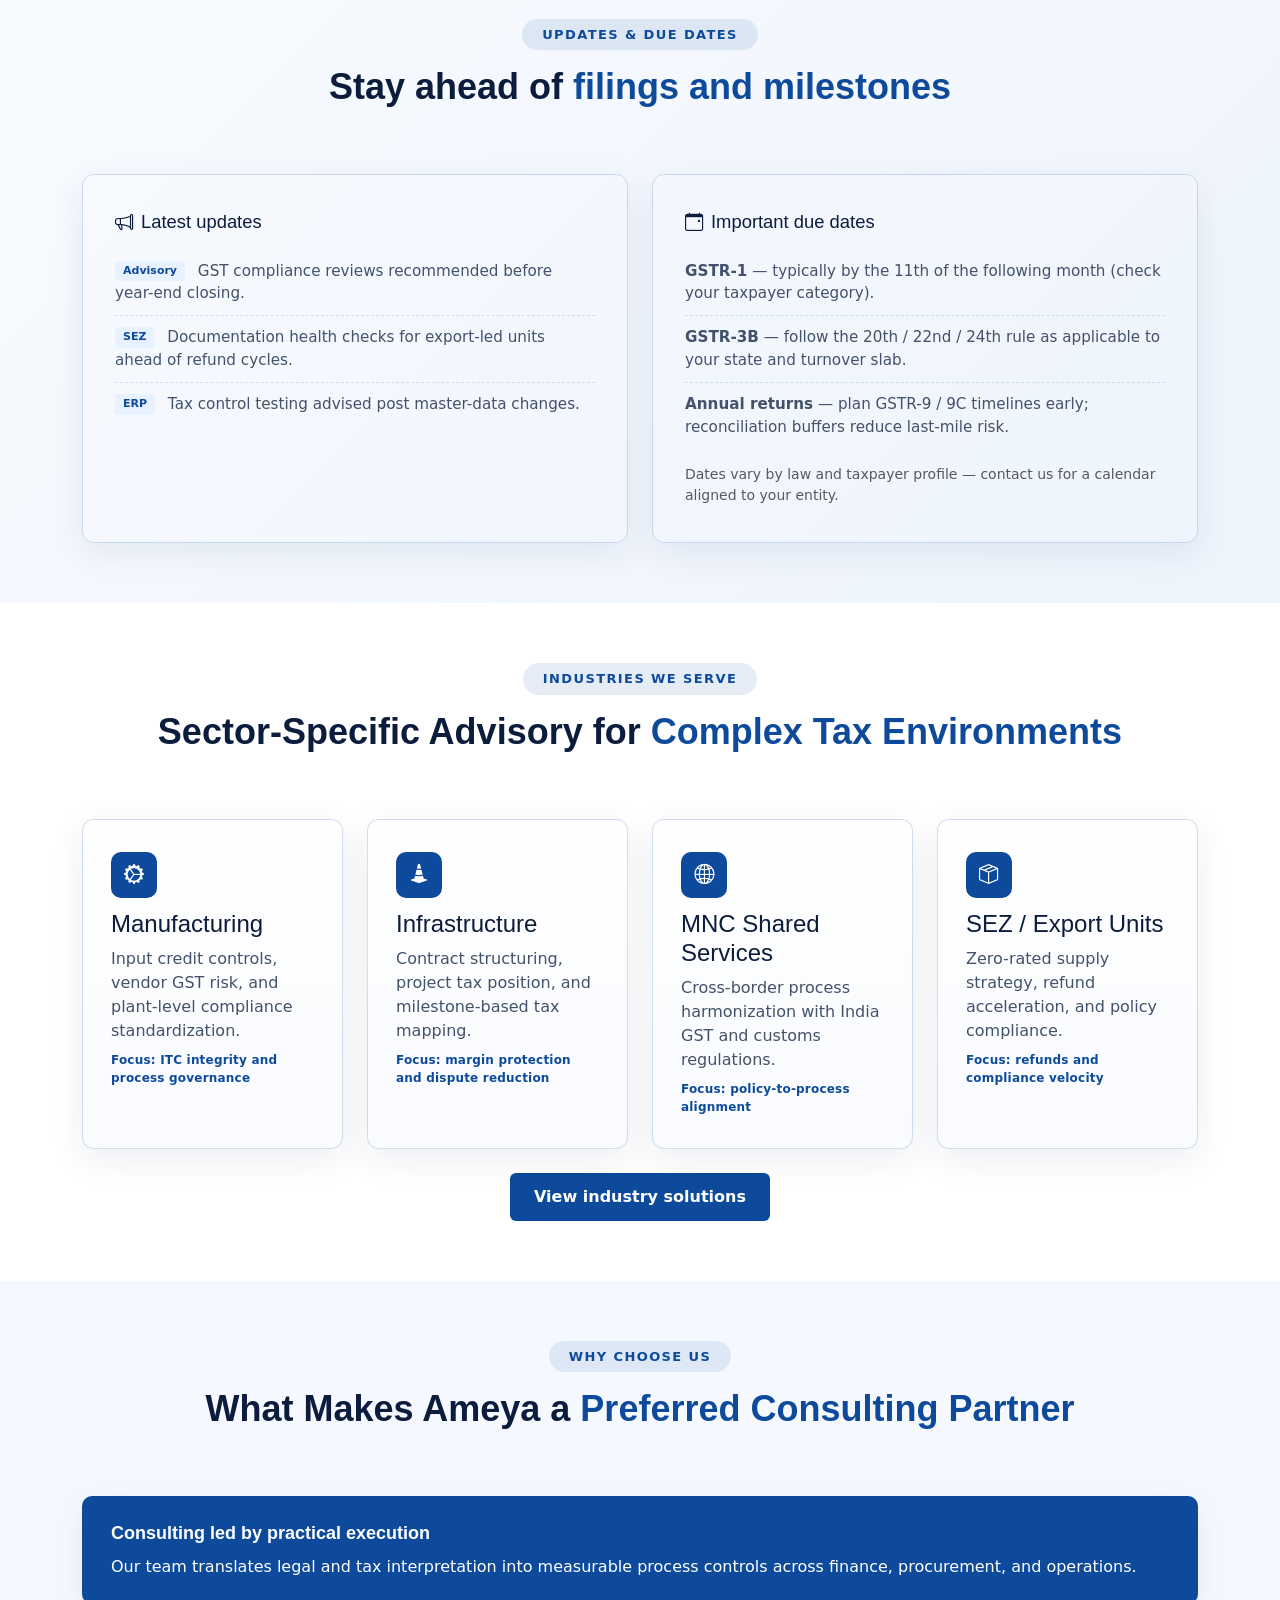
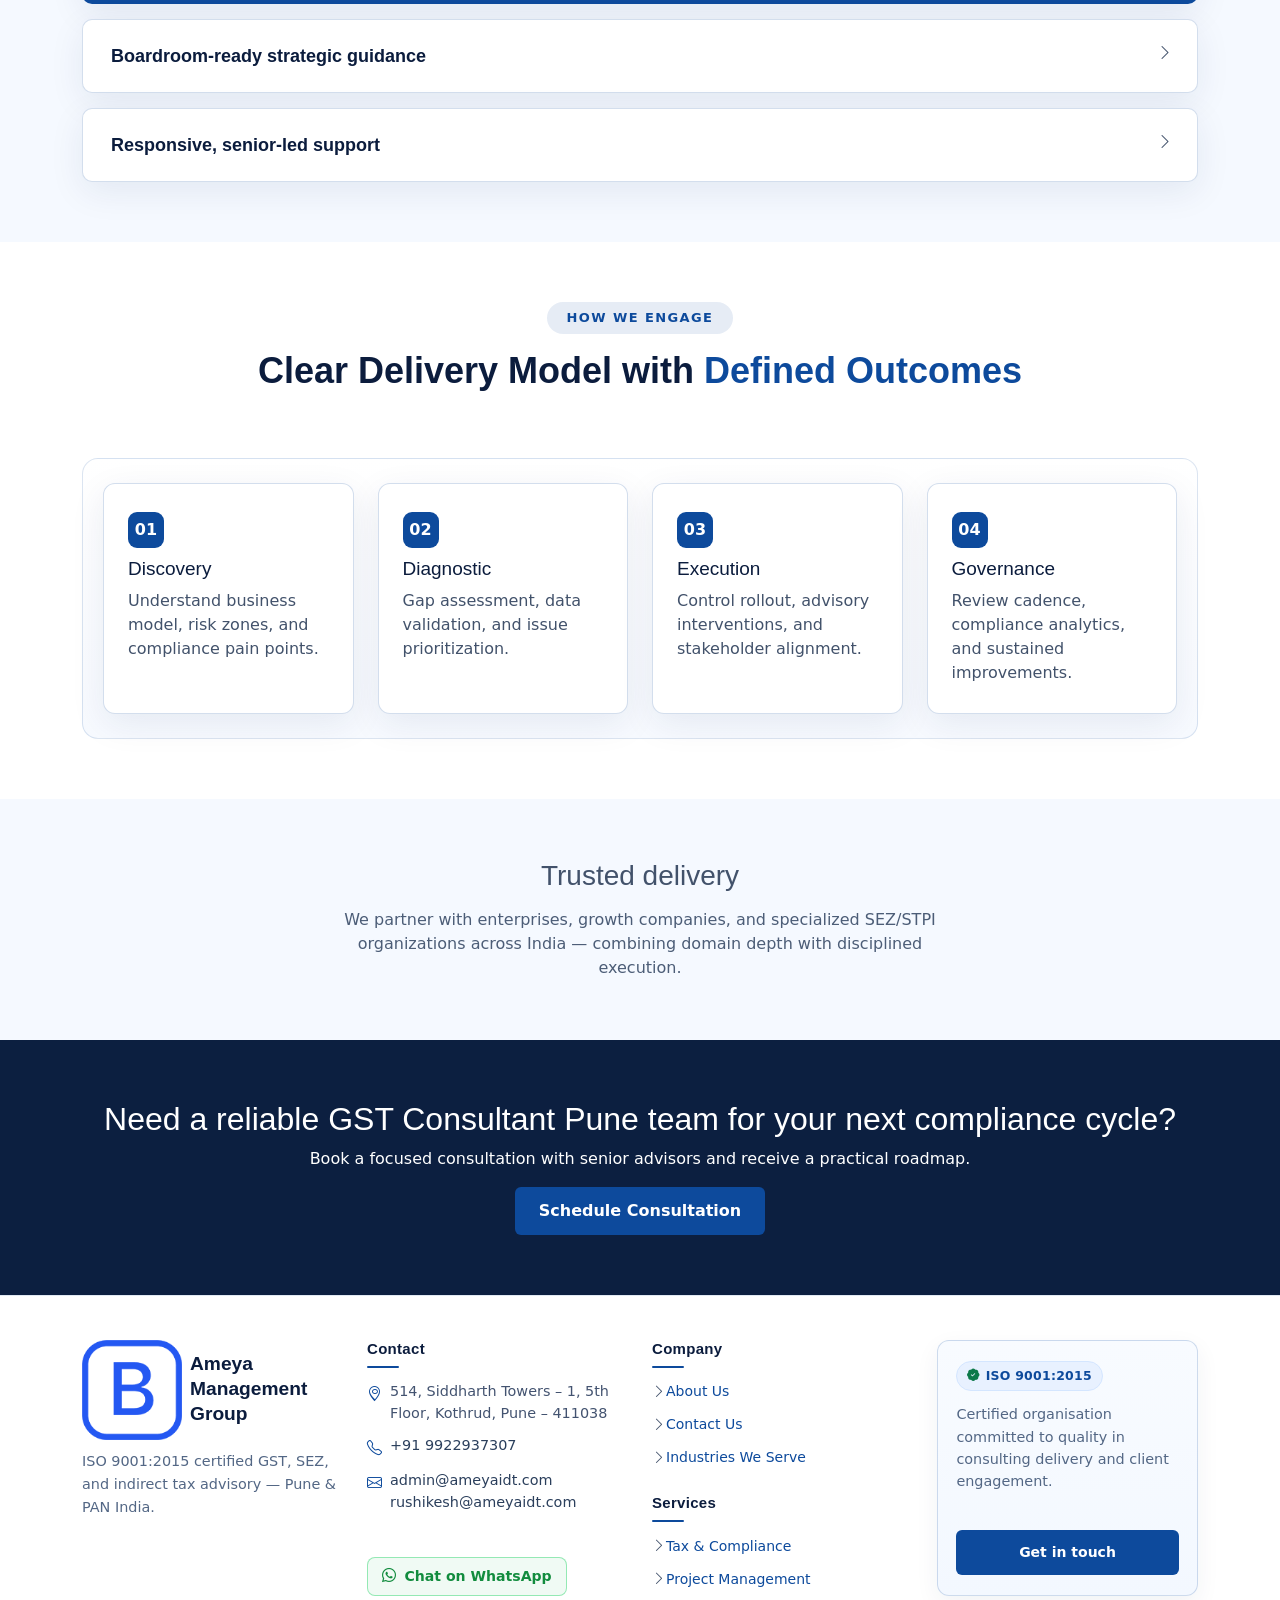
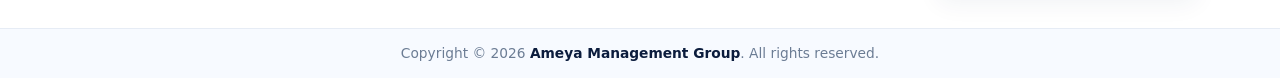
==== commit a00c33a1: "a" ====
--- a/index.html
+++ b/index.html
@@ -39,7 +39,8 @@
       <nav id="navmenu" class="navmenu">
         <ul>
           <li><a href="index.html" class="active">Home</a></li>
-          <li><a href="about.html" >About &amp; Contact</a></li>
+          <li><a href="about.html" >About Us</a></li>
+          <li><a href="contact.html" >Contact Us</a></li>
           <li><a href="services.html" >Services</a></li>
         </ul>
         <i class="mobile-nav-toggle d-xl-none bi bi-list"></i>
@@ -47,6 +48,9 @@
     </div>
   </div>
 </header>
+
+
+
 
 
 
@@ -72,7 +76,7 @@
             <p class="hero-lead mb-2">We’re not just tax advisors — we’re compliance architects, litigation strategists, and system whisperers.</p>
             <p class="hero-subtext mb-4">Strategic indirect tax, GST compliance, SEZ advisory, ERP-led governance, and dispute-ready documentation for growth-focused enterprises.</p>
             <div class="d-flex flex-wrap gap-3">
-              <a href="about.html#contact" class="btn-get-started hero-cta-primary">Get Consultation</a>
+              <a href="contact.html" class="btn-get-started hero-cta-primary">Get Consultation</a>
               <a href="services.html" class="btn-watch-video d-flex align-items-center"><i class="bi bi-grid-3x3-gap"></i><span>Explore Services</span></a>
             </div>
           </div>
@@ -224,7 +228,7 @@
                 <div class="navigator-kpi"><strong>30-45 Days</strong><span>Typical stabilization window</span></div>
                 <div class="navigator-kpi"><strong>Responsive</strong><span>Timely consultant engagement</span></div>
                 <div class="navigator-kpi"><strong>End-to-End</strong><span>Advisory to implementation support</span></div>
-                <a href="about.html#contact" class="btn-get-started w-100 text-center mt-3">Book Consultation</a>
+                <a href="contact.html" class="btn-get-started w-100 text-center mt-3">Book Consultation</a>
               </div>
             </div>
           </div>
@@ -416,47 +420,71 @@
       <div class="container text-center">
         <h2>Need a reliable GST Consultant Pune team for your next compliance cycle?</h2>
         <p>Book a focused consultation with senior advisors and receive a practical roadmap.</p>
-        <a href="about.html#contact" class="btn-get-started">Schedule Consultation</a>
+        <a href="contact.html" class="btn-get-started">Schedule Consultation</a>
       </div>
     </section>
   </main>
-  <footer id="footer" class="footer">
-  <div class="container footer-top">
-    <div class="row gy-4">
-      <div class="col-lg-4 footer-about">
-        <a href="index.html" class="d-flex align-items-center gap-2 flex-wrap">
-          <img src="assets/img/logo.png" alt="" width="100" height="34" class="footer-logo-img" decoding="async">
-          <span class="sitename">Ameya Management Group</span>
-        </a>
-        <div class="footer-contact pt-3">
-          <p>514, Siddharth Towers – 1, 5th Floor,<br>Late G. A. Kulkarni Road,<br>Kothrud, Pune – 411038</p>
-          <p class="mt-2"><strong>Phone:</strong> <a href="tel:+919922937307">+91 9922937307</a></p>
-          <p><strong>Email:</strong> <a href="mailto:admin@ameyaidt.com">admin@ameyaidt.com</a><br><a href="mailto:rushikesh@ameyaidt.com">rushikesh@ameyaidt.com</a></p>
-        </div>
-      </div>
-      <div class="col-lg-2 col-md-3 footer-links">
-        <h4>Company</h4>
-        <ul>
-          <li><i class="bi bi-chevron-right"></i><a href="about.html">About &amp; Contact</a></li>
-          <li><i class="bi bi-chevron-right"></i><a href="services.html#industries-we-serve">Industries We Serve</a></li>
-        </ul>
-      </div>
-      <div class="col-lg-2 col-md-3 footer-links">
-        <h4>Services</h4>
-        <ul>
-          <li><i class="bi bi-chevron-right"></i><a href="services.html">Tax &amp; Compliance</a></li>
-          <li><i class="bi bi-chevron-right"></i><a href="services.html#pm-engineering">Project Management</a></li>
-        </ul>
-      </div>
-      <div class="col-lg-4">
-        <h4>ISO 9001:2015</h4>
-        <p>Certified organisation committed to quality in consulting delivery and client engagement.</p>
-        <a href="about.html#contact" class="btn-get-started">Get in touch</a>
+  <footer id="footer" class="footer site-footer">
+  <div class="footer-main">
+    <div class="container footer-top">
+      <div class="row g-4 align-items-stretch footer-grid">
+        <div class="col-lg-3 col-md-6 footer-brand">
+          <a href="index.html" class="footer-brand-link d-flex align-items-center gap-2">
+            <img src="assets/img/logo.png" alt="Ameya Management Group" width="100" height="34" class="footer-logo-img" decoding="async">
+            <span class="sitename">Ameya Management Group</span>
+          </a>
+          <p class="footer-tagline">ISO 9001:2015 certified GST, SEZ, and indirect tax advisory — Pune &amp; PAN India.</p>
+        </div>
+        <div class="col-lg-3 col-md-6 footer-contact-col">
+          <h4>Contact</h4>
+          <ul class="footer-contact-list list-unstyled mb-0">
+            <li class="footer-contact-item">
+              <i class="bi bi-geo-alt" aria-hidden="true"></i>
+              <span>514, Siddharth Towers – 1, 5th Floor, Kothrud, Pune – 411038</span>
+            </li>
+            <li class="footer-contact-item">
+              <i class="bi bi-telephone" aria-hidden="true"></i>
+              <a href="tel:+919922937307">+91 9922937307</a>
+            </li>
+            <li class="footer-contact-item">
+              <i class="bi bi-envelope" aria-hidden="true"></i>
+              <span>
+                <a href="mailto:admin@ameyaidt.com">admin@ameyaidt.com</a><br>
+                <a href="mailto:rushikesh@ameyaidt.com">rushikesh@ameyaidt.com</a>
+              </span>
+            </li>
+          </ul>
+          <a href="https://wa.me/919922937307" class="footer-whatsapp-link" target="_blank" rel="noopener noreferrer">
+            <i class="bi bi-whatsapp" aria-hidden="true"></i> Chat on WhatsApp
+          </a>
+        </div>
+        <div class="col-lg-3 col-md-6 footer-nav-col">
+          <h4>Company</h4>
+          <ul class="footer-links list-unstyled mb-0">
+            <li><i class="bi bi-chevron-right" aria-hidden="true"></i><a href="about.html">About Us</a></li>
+            <li><i class="bi bi-chevron-right" aria-hidden="true"></i><a href="contact.html">Contact Us</a></li>
+            <li><i class="bi bi-chevron-right" aria-hidden="true"></i><a href="services.html#industries-we-serve">Industries We Serve</a></li>
+          </ul>
+          <h4 class="footer-nav-sub">Services</h4>
+          <ul class="footer-links list-unstyled mb-0">
+            <li><i class="bi bi-chevron-right" aria-hidden="true"></i><a href="services.html">Tax &amp; Compliance</a></li>
+            <li><i class="bi bi-chevron-right" aria-hidden="true"></i><a href="services.html#pm-engineering">Project Management</a></li>
+          </ul>
+        </div>
+        <div class="col-lg-3 col-md-6 footer-cta-col">
+          <div class="footer-iso-box h-100 d-flex flex-column">
+            <span class="footer-iso-badge"><i class="bi bi-patch-check-fill" aria-hidden="true"></i> ISO 9001:2015</span>
+            <p class="flex-grow-1">Certified organisation committed to quality in consulting delivery and client engagement.</p>
+            <a href="contact.html" class="btn-get-started footer-cta-btn">Get in touch</a>
+          </div>
+        </div>
       </div>
     </div>
   </div>
-  <div class="container copyright text-center mt-4">
-    <p>Copyright © 2026 <strong class="px-1 sitename">Ameya Management Group</strong>. All rights reserved.</p>
+  <div class="footer-bottom">
+    <div class="container copyright text-center">
+      <p>Copyright © 2026 <strong class="sitename">Ameya Management Group</strong>. All rights reserved.</p>
+    </div>
   </div>
 </footer>
 
--- a/assets/css/main.css
+++ b/assets/css/main.css
@@ -1177,9 +1177,9 @@
 .services .service-item {
   background-color: var(--surface-color);
   text-align: center;
-  border: 1px solid color-mix(in srgb, var(--default-color), transparent 85%);
+  border: 1px solid rgba(13, 74, 156, 0.18);
   padding: 80px 20px;
-  transition: border ease-in-out 0.3s;
+  transition: border-color ease-in-out 0.3s, transform ease-in-out 0.3s, box-shadow ease-in-out 0.3s;
   height: 100%;
 }
 
@@ -2129,12 +2129,27 @@
 
 .services .service-item,
 .service-details .service-item,
+.section .service-item,
 .stats .stats-item,
+.stats-item,
+.vm-section .vm-card.service-item,
+.pm-home-section .service-item,
+.updates-section .updates-card.service-item,
+.interactive-panel.service-item,
+.timeline-grid .service-item,
+.service-details .service-item.service-pro-card,
+.industry-detail-card,
+.industry-pro-card,
+.client-sector-card,
+.blog-card-pro,
 .info-wrap,
-.contact .php-email-form {
+.contact .php-email-form,
+.contact .contact-form,
+.faq .faq-container .faq-item,
+.accordion.pro-accordion .accordion-item {
   border-radius: 12px;
   box-shadow: 0 10px 35px rgba(12, 44, 90, 0.08);
-  border: 1px solid rgba(13, 74, 156, 0.08);
+  border: 1px solid rgba(13, 74, 156, 0.18);
 }
 
 .service-item,
@@ -2143,7 +2158,7 @@
 .testimonial-item {
   opacity: 0;
   transform: translateY(18px);
-  transition: transform 450ms ease, opacity 450ms ease, box-shadow 300ms ease;
+  transition: transform 450ms ease, opacity 450ms ease, box-shadow 300ms ease, border-color 0.3s ease;
   box-sizing: border-box;
 }
 
@@ -2168,7 +2183,27 @@
 .services .service-item:hover {
   transform: translateY(-8px);
   box-shadow: 0 18px 42px rgba(11, 48, 99, 0.14);
+  border-color: var(--accent-color);
   padding: 2.75rem 2.25rem;
+}
+
+.stats-item:hover,
+.section .service-item:hover,
+.vm-section .vm-card.service-item:hover,
+.pm-home-section .service-item.pm-hover-card:hover,
+.updates-section .updates-card.service-item:hover,
+.interactive-panel.service-item:hover,
+.timeline-grid .service-item:hover,
+.service-details .service-item.service-pro-card:hover,
+.industry-detail-card:hover,
+.industry-pro-card:hover,
+.client-sector-card:hover,
+.faq .faq-container .faq-item:hover {
+  border-color: rgba(13, 74, 156, 0.34);
+}
+
+.service-details .service-item.service-pro-card:hover {
+  border-color: var(--accent-color);
 }
 
 .service-details .service-item.service-pro-card:hover {
@@ -2317,12 +2352,245 @@
   border-radius: 10px;
 }
 
-.footer {
+.footer.site-footer {
+  background-color: #ffffff;
+  color: var(--default-color);
+  padding-bottom: 0;
+  font-size: 14px;
   border-top: 1px solid rgba(13, 74, 156, 0.12);
 }
 
-.footer .footer-top {
-  padding-top: 40px;
+.footer.site-footer .footer-main {
+  padding: 2.75rem 0 2rem;
+  border-bottom: 1px solid rgba(13, 74, 156, 0.1);
+}
+
+.footer.site-footer .footer-top {
+  padding-top: 0;
+}
+
+.footer.site-footer .footer-grid > [class*="col-"] {
+  display: flex;
+  flex-direction: column;
+}
+
+.footer.site-footer .footer-brand-link {
+  color: var(--heading-color);
+  text-decoration: none;
+  margin-bottom: 0.65rem;
+}
+
+.footer.site-footer .footer-brand-link .sitename {
+  font-size: 1.2rem;
+  font-weight: 700;
+  font-family: var(--heading-font);
+  color: var(--heading-color);
+  line-height: 1.3;
+}
+
+.footer.site-footer .footer-tagline {
+  color: #536785;
+  font-size: 0.9rem;
+  line-height: 1.6;
+  margin: 0;
+}
+
+.footer.site-footer h4 {
+  color: var(--heading-color);
+  font-size: 15px;
+  font-weight: 700;
+  letter-spacing: 0.02em;
+  text-transform: none;
+  padding-bottom: 0;
+  margin-bottom: 0.85rem;
+}
+
+.footer.site-footer h4::after {
+  content: "";
+  display: block;
+  width: 32px;
+  height: 2px;
+  margin-top: 8px;
+  border-radius: 2px;
+  background: var(--accent-color);
+}
+
+.footer.site-footer .footer-nav-sub {
+  margin-top: 1.25rem;
+}
+
+.footer.site-footer .footer-contact-list {
+  margin-bottom: 1rem;
+  flex: 1;
+}
+
+.footer.site-footer .footer-contact-item {
+  display: flex;
+  align-items: flex-start;
+  gap: 8px;
+  margin-bottom: 0.65rem;
+  color: #435370;
+  font-size: 0.9rem;
+  line-height: 1.5;
+}
+
+.footer.site-footer .footer-contact-item:last-child {
+  margin-bottom: 0;
+}
+
+.footer.site-footer .footer-contact-item i {
+  color: var(--accent-color);
+  font-size: 0.95rem;
+  margin-top: 2px;
+  flex-shrink: 0;
+}
+
+.footer.site-footer .footer-contact-item a {
+  color: #2b3f5c;
+  text-decoration: none;
+}
+
+.footer.site-footer .footer-contact-item a:hover {
+  color: var(--accent-color);
+}
+
+.footer.site-footer .footer-whatsapp-link {
+  display: inline-flex;
+  align-items: center;
+  gap: 8px;
+  padding: 0.5rem 0.9rem;
+  border-radius: 8px;
+  background: #f0faf4;
+  border: 1px solid rgba(37, 211, 102, 0.45);
+  color: #128c3e;
+  font-weight: 600;
+  font-size: 0.88rem;
+  text-decoration: none;
+  margin-top: auto;
+  width: fit-content;
+  transition: background 0.25s ease, border-color 0.25s ease, color 0.25s ease;
+}
+
+.footer.site-footer .footer-whatsapp-link:hover {
+  background: #25d366;
+  border-color: #25d366;
+  color: #fff;
+}
+
+.footer.site-footer .footer-links {
+  margin-bottom: 0;
+}
+
+.footer.site-footer .footer-links li {
+  padding: 6px 0;
+  display: flex;
+  align-items: center;
+}
+
+.footer.site-footer .footer-links li:first-child {
+  padding-top: 0;
+}
+
+.footer.site-footer .footer-links ul a {
+  color: color-mix(in srgb, var(--default-color), transparent 15%);
+}
+
+.footer.site-footer .footer-links ul a:hover {
+  color: var(--accent-color);
+}
+
+.footer.site-footer .footer-links ul i {
+  color: var(--accent-color);
+  margin-right: 4px;
+  font-size: 12px;
+}
+
+.footer.site-footer .footer-nav-col {
+  justify-content: flex-start;
+}
+
+.footer.site-footer .footer-iso-box {
+  background: linear-gradient(180deg, #f8fbff 0%, #f3f8ff 100%);
+  border: 1px solid rgba(13, 74, 156, 0.18);
+  border-radius: 12px;
+  padding: 1.25rem 1.15rem;
+  box-sizing: border-box;
+  box-shadow: 0 8px 24px rgba(12, 44, 90, 0.06);
+}
+
+.footer.site-footer .footer-iso-badge {
+  display: inline-flex;
+  align-items: center;
+  gap: 6px;
+  background: #e8f1ff;
+  border: 1px solid #d4e6ff;
+  color: #0d4a9c;
+  font-size: 0.78rem;
+  font-weight: 700;
+  letter-spacing: 0.02em;
+  padding: 5px 10px;
+  border-radius: 999px;
+  margin-bottom: 0.75rem;
+  width: fit-content;
+}
+
+.footer.site-footer .footer-iso-badge i {
+  color: #0d7a4a;
+}
+
+.footer.site-footer .footer-iso-box p {
+  color: #536785;
+  font-size: 0.9rem;
+  line-height: 1.55;
+  margin-bottom: 1rem;
+}
+
+.footer.site-footer .footer-cta-btn {
+  display: inline-block;
+  width: 100%;
+  text-align: center;
+  margin-top: auto;
+}
+
+.footer.site-footer .footer-bottom {
+  padding: 0.9rem 0;
+  background: #f7faff;
+}
+
+.footer.site-footer .copyright {
+  border-top: none;
+  padding: 0;
+}
+
+.footer.site-footer .copyright p {
+  color: #6b7c94;
+  font-size: 0.86rem;
+  margin: 0;
+}
+
+.footer.site-footer .copyright .sitename {
+  color: var(--heading-color);
+  padding: 0;
+}
+
+@media (max-width: 991px) {
+  .footer.site-footer .footer-main {
+    padding: 2.25rem 0 1.75rem;
+  }
+
+  .footer.site-footer .footer-grid > [class*="col-"] {
+    margin-bottom: 0;
+  }
+}
+
+@media (max-width: 767px) {
+  .footer.site-footer .footer-main {
+    padding: 2rem 0 1.5rem;
+  }
+
+  .footer.site-footer .footer-iso-box {
+    min-height: auto;
+  }
 }
 
 .info-wrap ul {
@@ -2378,7 +2646,7 @@
 
 .service-details .service-pro-card {
   background: #ffffff;
-  border: 1px solid rgba(13, 74, 156, 0.14);
+  border: 1px solid rgba(13, 74, 156, 0.18);
   border-radius: 14px;
   padding: 2rem 1.75rem;
   box-sizing: border-box;
@@ -2438,7 +2706,7 @@
 }
 
 .industry-pro-card {
-  border: 1px solid rgba(13, 74, 156, 0.14);
+  border: 1px solid rgba(13, 74, 156, 0.18);
   border-radius: 14px;
   padding: 2rem 1.75rem !important;
   box-sizing: border-box;
@@ -2494,7 +2762,7 @@
 }
 
 .engage-card {
-  border: 1px solid #dbe7fb;
+  border: 1px solid rgba(13, 74, 156, 0.18);
   border-radius: 12px;
   background: #fff;
   padding: 1.75rem 1.5rem !important;
@@ -2597,7 +2865,7 @@
 }
 
 .industry-detail-card {
-  border: 1px solid #dbe7fb;
+  border: 1px solid rgba(13, 74, 156, 0.18);
   border-radius: 14px;
   background: #fff;
   padding: 2rem 1.75rem !important;
@@ -2631,7 +2899,7 @@
 }
 
 .client-sector-card {
-  border: 1px solid #dbe7fb;
+  border: 1px solid rgba(13, 74, 156, 0.18);
   border-radius: 14px;
   background: #fff;
   padding: 2rem 1.75rem !important;
@@ -2873,12 +3141,14 @@
 }
 
 .vm-card {
-  transition: transform 0.35s ease, box-shadow 0.35s ease;
-}
-
-.vm-card:hover {
+  border: 1px solid rgba(13, 74, 156, 0.18);
+  transition: transform 0.35s ease, box-shadow 0.35s ease, border-color 0.35s ease;
+}
+
+.vm-section .vm-card.service-item:hover {
   transform: translateY(-4px);
   box-shadow: 0 18px 40px rgba(12, 44, 90, 0.14) !important;
+  border-color: rgba(13, 74, 156, 0.34);
 }
 
 .vm-card.service-item h3 {
@@ -2922,6 +3192,7 @@
 }
 
 .pm-hover-card {
+  border: 1px solid rgba(13, 74, 156, 0.18);
   transition: transform 0.3s ease, box-shadow 0.3s ease, border-color 0.3s ease;
 }
 
@@ -2934,6 +3205,10 @@
 
 .updates-section {
   background: linear-gradient(135deg, #f8fbff 0%, #eef4fc 100%);
+}
+
+.updates-card.service-item {
+  border: 1px solid rgba(13, 74, 156, 0.18);
 }
 
 .updates-card h3 {
